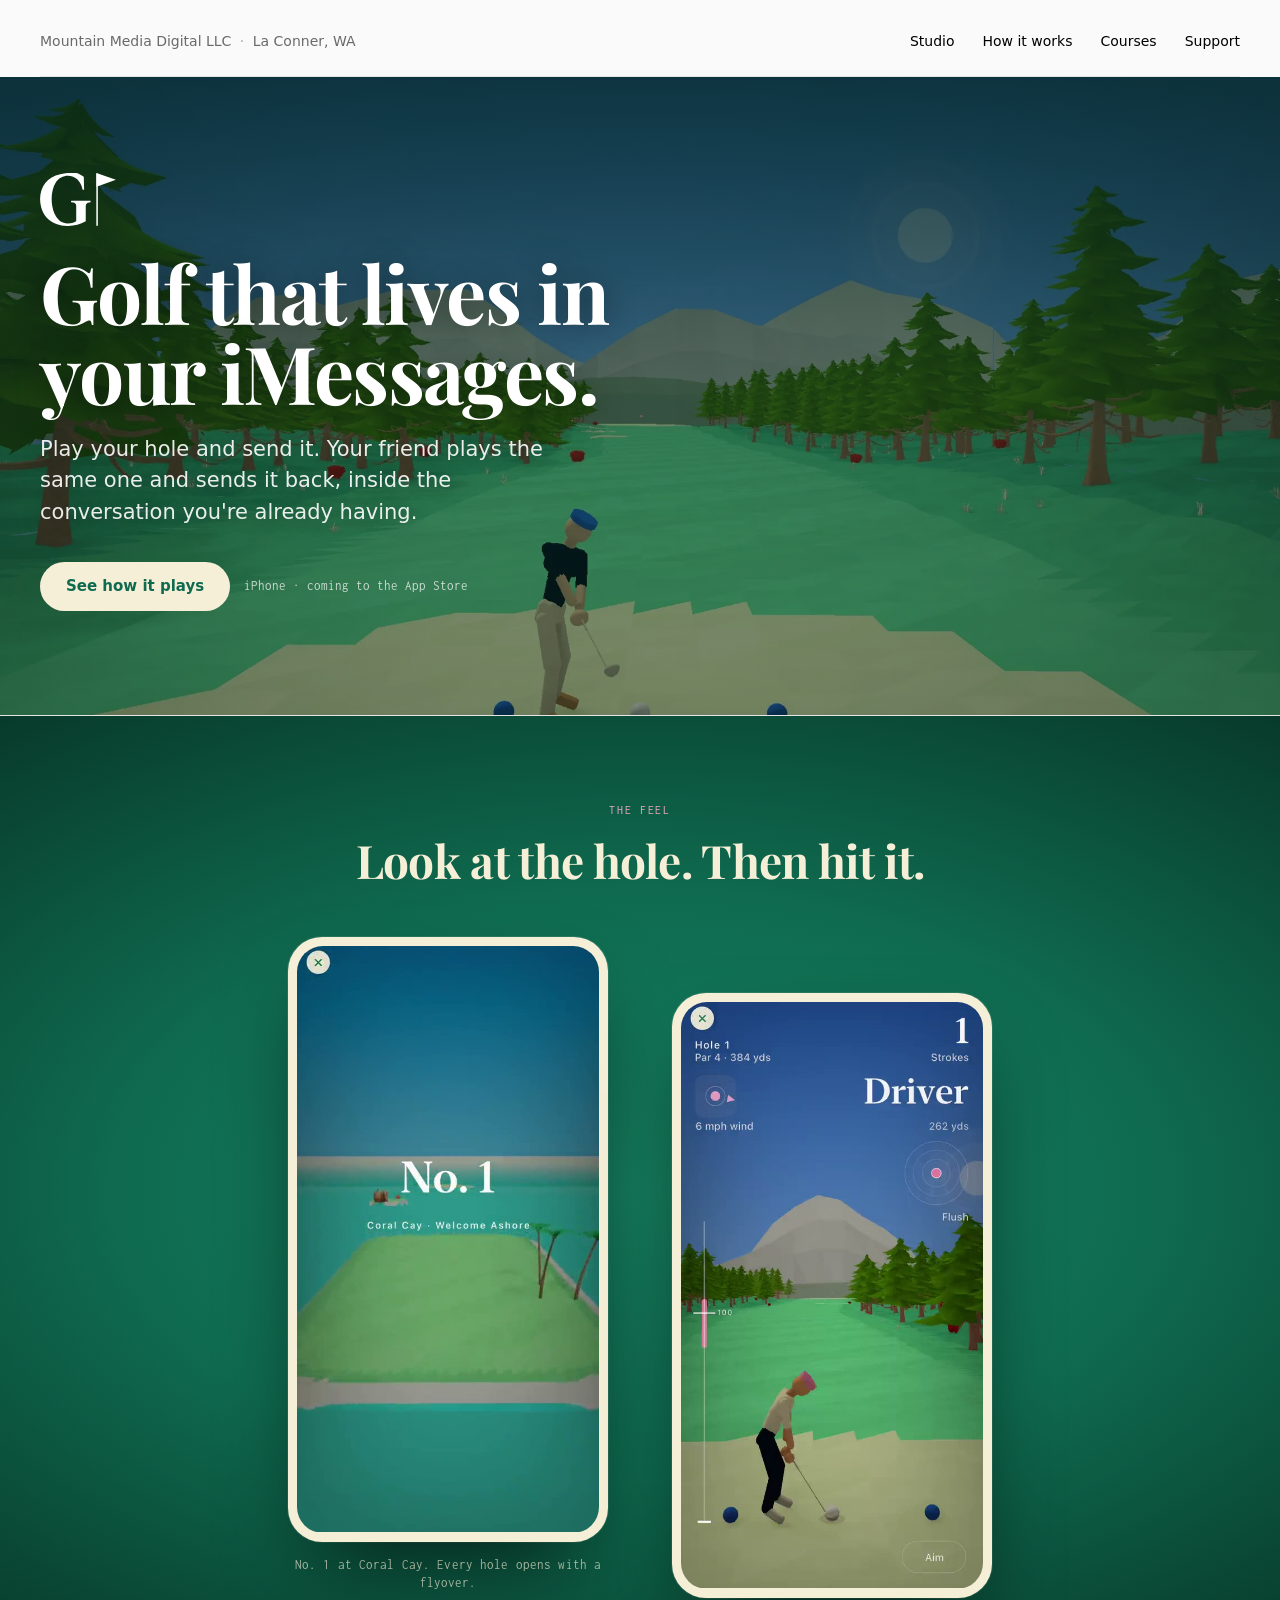
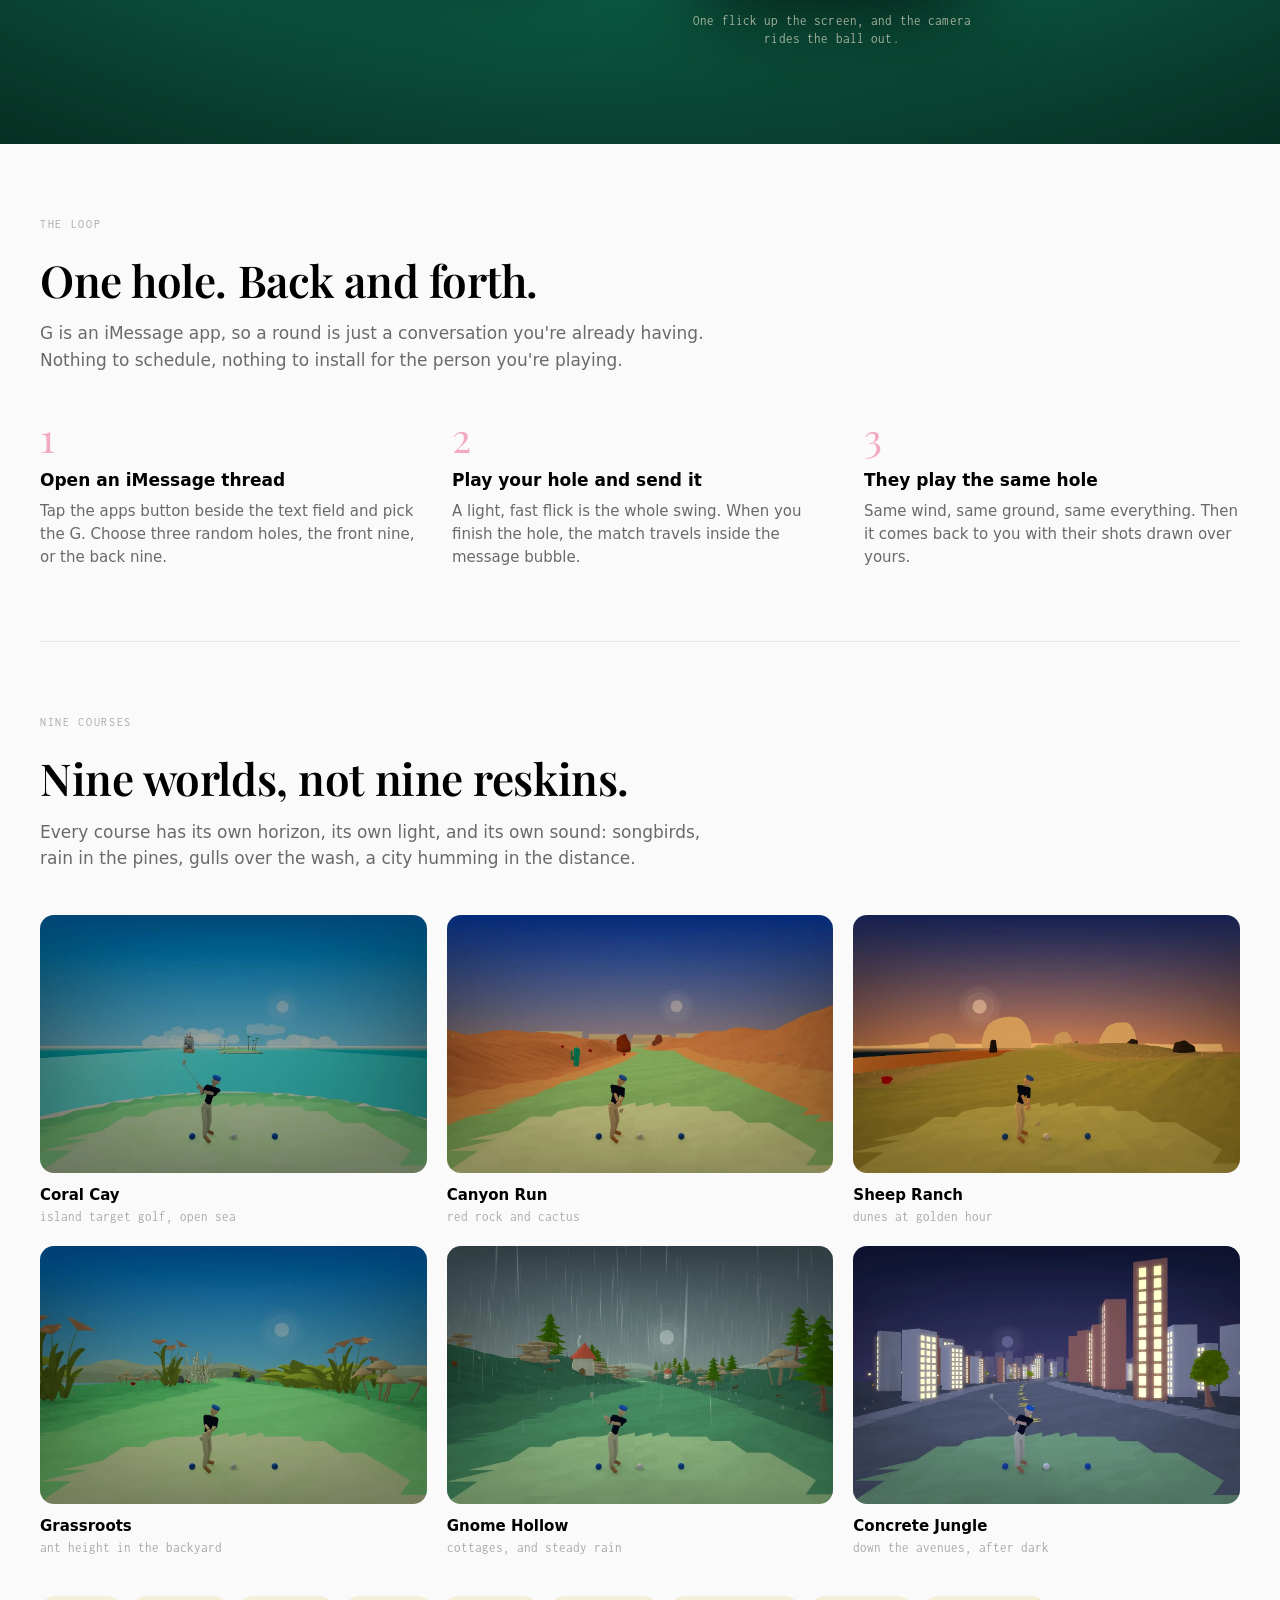
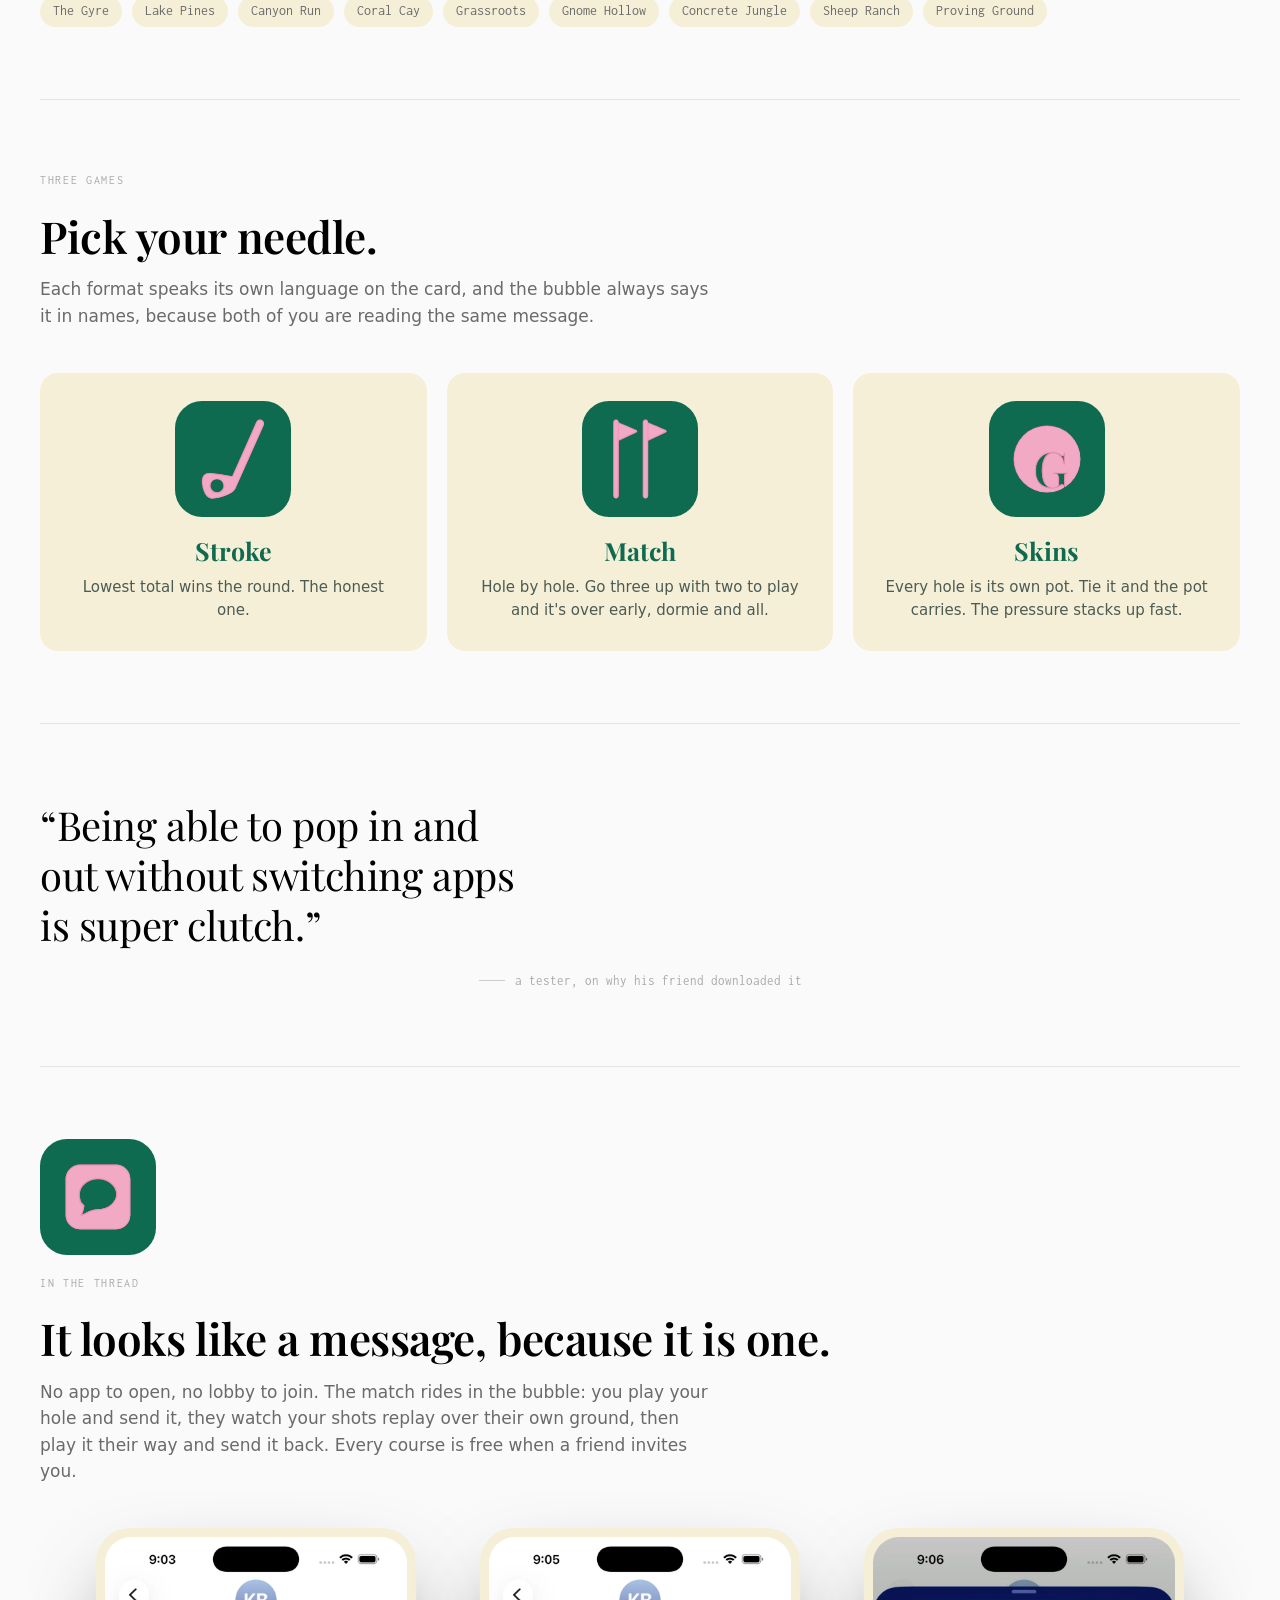
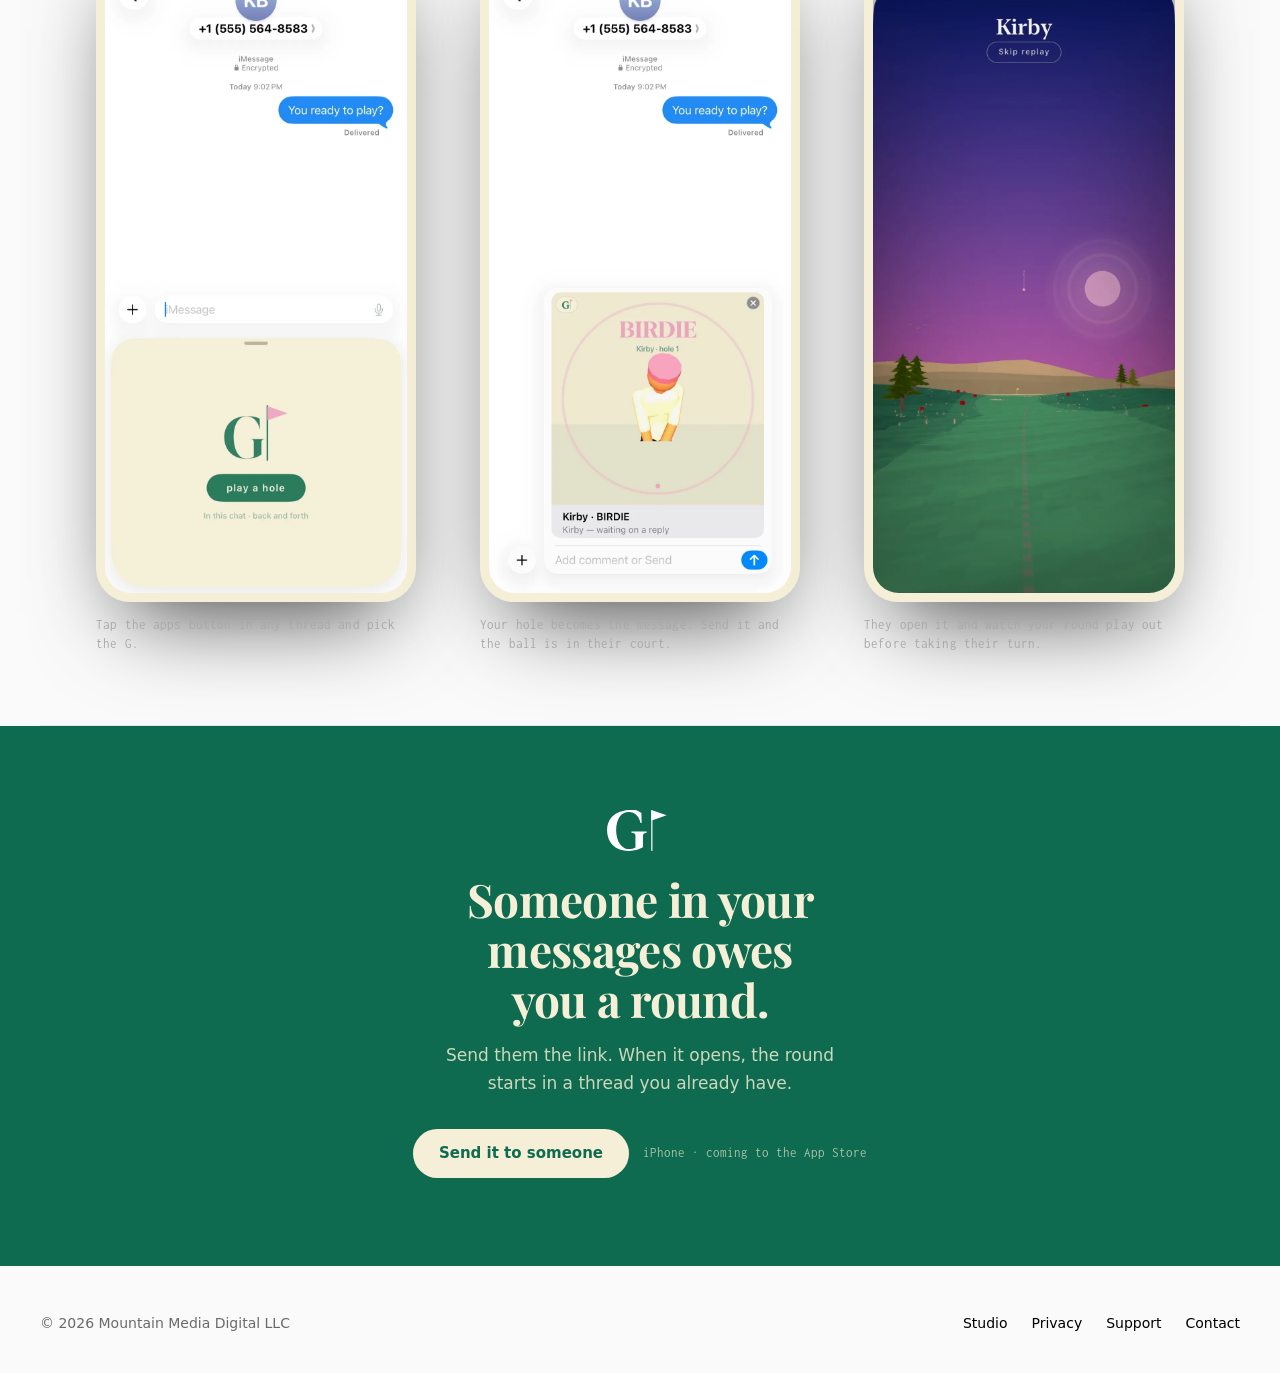
==== g/index.html @ fa458e31 "Bring the hero into the brand greens too" ====
<!DOCTYPE html>
<html lang="en">
<head>
<meta charset="UTF-8">
<meta name="viewport" content="width=device-width, initial-scale=1.0">
<link rel="preconnect" href="https://fonts.googleapis.com">
<link rel="preconnect" href="https://fonts.gstatic.com" crossorigin>
<link href="https://fonts.googleapis.com/css2?family=Inconsolata:wght@400;700&family=Playfair+Display:wght@600;700&display=swap" rel="stylesheet">
<title>G · Golf duels in iMessage</title>
<meta name="description" content="G is asynchronous golf for iMessage. Play your hole, send it, and your friend plays the same one. Nine courses, three formats, no schedules.">

<meta property="og:type" content="website">
<meta property="og:title" content="G · Golf duels in iMessage">
<meta property="og:description" content="Play your hole, send it, and it rides along in the bubble. Nine courses, three formats, endless needle.">
<meta property="og:url" content="https://mountainmediadigital.com/g/">
<meta property="og:site_name" content="Mountain Media Digital">
<meta property="og:image" content="https://mountainmediadigital.com/g/og-card.jpg">
<meta property="og:image:width" content="1200">
<meta property="og:image:height" content="630">
<meta property="og:image:alt" content="A golfer on the tee at Coral Cay, mountains behind, with the G mark.">

<meta name="twitter:card" content="summary_large_image">
<meta name="twitter:title" content="G · Golf duels in iMessage">
<meta name="twitter:description" content="Play your hole, send it, and it rides along in the bubble. Nine courses, three formats, endless needle.">
<meta name="twitter:image" content="https://mountainmediadigital.com/g/og-card.jpg">

<link rel="canonical" href="https://mountainmediadigital.com/g/">
<link rel="icon" href="/g/favicon-32.png" sizes="32x32">
<link rel="icon" href="/g/icon-192.png" sizes="192x192">
<link rel="apple-touch-icon" href="/g/apple-touch-icon.png">
<meta name="theme-color" content="#0f6b4f">


<style>
  :root {
    --bg:      #fafafa;
    --fg:      #000000;
    --fg-dim:  #6a6a6a;
    --fg-mute: #a8a8a8;
    --rule:    #e5e5e5;

    /* G's own colors: cream, clubhouse green, pennant pink. */
    --cream:   #f6efd8;
    --green:   #0f6b4f;
    --green-d: #0b4f3b;
    --pink:    #f2a9c4;

    /* Playfair and Inconsolata are the site's own voices. The sans rides
       the system stack: the game's SF Pro on Apple, and Inter was an SF
       lookalike anyway, so this matches without downloading a thing. */
    --sans:    system-ui, -apple-system, 'Segoe UI', Roboto, 'Helvetica Neue', Helvetica, Arial, sans-serif;
    --mono:    'Inconsolata', ui-monospace, 'SF Mono', Menlo, Consolas, monospace;
    --serif:   'Playfair Display', Georgia, 'Times New Roman', serif;
  }

  *, *::before, *::after { box-sizing: border-box; margin: 0; padding: 0; }
  html { scroll-behavior: smooth; }
  body {
    background: var(--bg);
    color: var(--fg);
    font-family: var(--sans);
    line-height: 1.4;
    -webkit-font-smoothing: antialiased;
    text-rendering: optimizeLegibility;
  }
  a { color: var(--fg); text-decoration: none; }
  a:hover { color: var(--fg-dim); }
  ::selection { background: var(--green); color: var(--cream); }
  img, video { max-width: 100%; display: block; }

  .page { padding: 32px 40px; }
  @media (max-width: 600px) { .page { padding: 20px; } }

  /* TOP STRIP: matches the studio site */
  .top {
    display: flex;
    justify-content: space-between;
    align-items: baseline;
    padding-bottom: 24px;
    border-bottom: 1px solid var(--rule);
    font-size: 14px;
    color: var(--fg-dim);
  }
  .top .meta span { color: var(--fg-mute); padding: 0 4px; }
  .top nav { display: flex; gap: 28px; }
  .top nav a { color: var(--fg); }
  @media (max-width: 600px) {
    .top { flex-direction: column; gap: 12px; align-items: flex-start; font-size: 13px; }
    .top nav { gap: 18px; }
  }

  /* HERO: the course itself, with the type standing in its sky. */
  .hero {
    position: relative; isolation: isolate;
    margin: 0 -40px; padding: 96px 40px 104px;
    border-bottom: 1px solid var(--rule);
    background-color: var(--green);   /* only shows if the art fails */
    background-position: center 45%;
    background-size: cover;
    background-repeat: no-repeat;
    /* Flat-shaded art compresses hard: the WebP is a quarter of the
       JPEG's weight. The plain url() stays first as the fallback for
       anything that cannot parse image-set; only the winning
       declaration is ever fetched. */
    background-image: url('hero-lakepines.jpg');
    background-image: image-set(url('hero-sm.webp') type('image/webp'),
                                url('hero-sm.jpg') type('image/jpeg'));
    color: #fff;
  }
  @media (min-width: 701px) {
    .hero {
      background-image: url('hero-lakepines.jpg');
      background-image: image-set(url('hero-lakepines.webp') type('image/webp'),
                                  url('hero-lakepines.jpg') type('image/jpeg'));
    }
  }
  @media (max-width: 600px) { .hero { margin: 0 -20px; padding: 64px 20px 76px; } }
  .hero::after {
    content: ''; position: absolute; inset: 0; z-index: -1;
    /* The scrim is the page's own colour decision, so it is clubhouse
       green rather than the navy it used to be. It carries the dusk sky
       toward the brand and hands off to the green film band below. */
    background: linear-gradient(180deg,
      rgba(5,41,30,.72) 0%, rgba(6,51,37,.42) 48%, rgba(6,51,37,.30) 100%);
  }
  .mark { width: 84px; margin-bottom: 26px; filter: brightness(0) invert(1); }
  .hero h1 {
    font-family: var(--serif);
    font-weight: 700;
    font-size: clamp(40px, 6.6vw, 80px);
    line-height: 1.0;
    letter-spacing: -0.02em;
    max-width: 16ch;
    /* Let the browser even out the lines instead of stranding a word. */
    text-wrap: balance;
    text-shadow: 0 2px 30px rgba(0,0,0,.42);
  }
  .hero .sub {
    margin-top: 22px;
    font-size: clamp(17px, 2.1vw, 21px);
    line-height: 1.5;
    color: rgba(255,255,255,.9);
    /* The h1 carries a shadow; this sits lower, over pale fairway, and
       needs one more than the headline does. */
    text-shadow: 0 1px 18px rgba(4,26,18,.55);
    max-width: 40ch;
    font-weight: 300;
    text-wrap: pretty;
    text-shadow: 0 1px 20px rgba(0,0,0,.45);
  }
  .hero .cta { background: var(--cream); color: var(--green); }
  .hero .cta:hover { background: #fff; color: var(--green-d); }
  .hero .cta-note { color: rgba(255,255,255,.74); }
  .badges { margin-top: 34px; display: flex; gap: 14px; flex-wrap: wrap; align-items: center; }
  .cta {
    display: inline-flex; align-items: center; gap: 9px;
    background: var(--green); color: var(--cream);
    padding: 14px 26px; border-radius: 999px;
    font-size: 15px; font-weight: 600;
  }
  .cta:hover { background: var(--green-d); color: var(--cream); }
  .cta-note { font-family: var(--mono); font-size: 13px; color: var(--fg-mute); }

  /* FILM STRIP: phone-shaped media, shown at phone scale.
     A full-bleed band in the game's own night sky, so the two handsets
     read as a screening rather than two pictures on a page. */
  .film {
    margin: 0 -40px; padding: 86px 40px 96px;
    /* Clubhouse green, lifted at the top and deepened at the floor. The
       band was the game's sky blue, which is not a brand colour. */
    background:
      radial-gradient(96% 68% at 50% 46%, #16805f 0%, var(--green) 42%, #05291e 100%);
    color: #fff;
  }
  @media (max-width: 600px) { .film { margin: 0 -20px; padding: 58px 20px 64px; } }
  .film .eyebrow { color: var(--pink); text-align: center; }
  .film h2 {
    font-family: var(--serif); font-weight: 700;
    font-size: clamp(28px, 4.2vw, 46px); line-height: 1.1;
    letter-spacing: -0.015em; color: var(--cream);
    text-align: center; margin: 0 auto 52px; max-width: 20ch;
    text-wrap: balance;
  }
  @media (max-width: 600px) { .film h2 { margin-bottom: 34px; } }
  .film-grid {
    display: flex; flex-wrap: wrap; gap: 40px 64px;
    justify-content: center; align-items: flex-start;
  }
  .plate { width: 320px; max-width: 78vw; }
  /* Drop the second handset so the pair reads as a still from a reel,
     not a matched pair of thumbnails. */
  .film .plate:nth-child(2) { margin-top: 56px; }
  @media (max-width: 820px) { .film .plate:nth-child(2) { margin-top: 0; } }
  .screen {
    background: var(--cream);
    border-radius: 34px;
    padding: 9px;
    box-shadow: 0 40px 90px -30px rgba(0,0,0,.75),
                0 0 0 1px rgba(255,255,255,.10);
  }
  .screen video, .screen img { border-radius: 26px; width: 100%; }
  .cap {
    font-family: var(--mono); font-size: 12.5px; color: var(--fg-mute);
    margin-top: 14px; letter-spacing: 0.01em; line-height: 1.45;
  }
  .film .cap { color: rgba(246,239,216,.66); text-align: center; }

  /* SECTIONS */
  .sec { padding: 72px 0; border-bottom: 1px solid var(--rule); }
  .sec h2 {
    font-family: var(--serif); font-weight: 600;
    font-size: clamp(28px, 4vw, 44px); letter-spacing: -0.01em;
    margin-bottom: 10px;
  }
  .sec .lede {
    font-size: 17px; color: var(--fg-dim); max-width: 62ch;
    font-weight: 300; line-height: 1.55; margin-bottom: 44px;
  }
  .eyebrow {
    font-family: var(--mono); font-size: 12px; letter-spacing: 0.14em;
    text-transform: uppercase; color: var(--fg-mute); margin-bottom: 16px;
  }

  /* THREE STEPS */
  .steps { display: grid; grid-template-columns: repeat(3, 1fr); gap: 36px; }
  @media (max-width: 820px) { .steps { grid-template-columns: 1fr; gap: 28px; } }
  .step .n {
    font-family: var(--serif); font-size: 40px; color: var(--pink);
    line-height: 1; margin-bottom: 12px;
  }
  .step h3 { font-size: 17px; font-weight: 600; margin-bottom: 7px; }
  .step p { font-size: 15px; color: var(--fg-dim); font-weight: 300; line-height: 1.55; }

  /* COURSES */
  .courses { display: grid; grid-template-columns: repeat(3, 1fr); gap: 20px; }
  @media (max-width: 900px) { .courses { grid-template-columns: repeat(2, 1fr); } }
  @media (max-width: 560px) { .courses { grid-template-columns: 1fr; } }
  .course img { border-radius: 14px; background: var(--cream); aspect-ratio: 3/2; object-fit: cover; }
  .course .name { font-size: 15px; font-weight: 600; margin-top: 12px; }
  .course .where { font-family: var(--mono); font-size: 12.5px; color: var(--fg-mute); margin-top: 2px; }
  .roster {
    margin-top: 40px; display: flex; flex-wrap: wrap; gap: 8px 10px;
    font-family: var(--mono); font-size: 13.5px; color: var(--fg-dim);
  }
  .roster span { background: var(--cream); padding: 6px 13px; border-radius: 999px; }

  /* FORMATS */
  .formats { display: grid; grid-template-columns: repeat(3, 1fr); gap: 20px; }
  @media (max-width: 820px) { .formats { grid-template-columns: 1fr; } }
  .fmt { background: var(--cream); border-radius: 18px; padding: 28px 26px; }
  .fmt h3 { font-family: var(--serif); font-size: 25px; color: var(--green); margin-bottom: 8px; }
  .fmt p { font-size: 15px; color: #4c5b53; font-weight: 300; line-height: 1.55; }
  .screen video { cursor: pointer; }
  .screen video:focus-visible { outline: 3px solid var(--pink); outline-offset: 3px; }
  /* GLYPHS:START */
  /* ── Extruded glyphs ──────────────────────────────────────────────
     The app spins these in SceneKit: one bezier extruded along Z,
     pennant-pink faces, deeper walls, a slow turn about Y. The browser
     has no extrude, so each is a stack of copies stepped along Z inside
     a preserve-3d parent. Same silhouette, same colors, same period. */
  .gl-defs { position: absolute; width: 0; height: 0; overflow: hidden; }
  .gl {
    width: 116px; height: 116px; margin: 0 auto;
    display: grid; place-items: center;
    perspective: 754px;
    /* The app stands these on the clubhouse green, which is what makes
       the pink carry. Same plinth here. */
    background: var(--green); border-radius: 27px;
  }
  .gl-spin {
    position: relative; width: 116px; height: 116px;
    transform-style: preserve-3d;
    animation: gl-turn var(--turn, 9s) linear infinite;
  }
  .gl-spin > svg {
    position: absolute; inset: 0; width: 100%; height: 100%;
    transform: translateZ(var(--z));
    fill: #e08aab;                 /* BrandCoin.pennantDeep, the walls */
  }
  .gl-spin > svg.f { fill: var(--pink); }   /* pennant, the two faces */
  @keyframes gl-turn { to { transform: rotateY(360deg); } }

  /* A object spinning forever is a nuisance if motion is a problem.
     Hold it at a three-quarter angle, where the extrusion still reads. */
  @media (prefers-reduced-motion: reduce) {
    .gl-spin { animation: none; transform: rotateY(-24deg); }
  }
  .fmt { text-align: center; }
  .fmt .gl { margin-bottom: 16px; }
  /* The section's own mark. It leads the eyebrow, so it lines up with
     the text column rather than floating centered over left-set type. */
  .sec > .gl { margin: 0 0 20px; }
  /* GLYPHS:END */



  /* PULLQUOTE */
  .pull { padding: 76px 0; border-bottom: 1px solid var(--rule); }
  .pull p {
    font-family: var(--serif); font-size: clamp(24px, 3.6vw, 40px);
    line-height: 1.25; max-width: 20ch; letter-spacing: -0.01em;
  }
  .pull .who { font-family: var(--mono); font-size: 13px; color: var(--fg-mute); margin-top: 22px;
    display: flex; align-items: center; justify-content: center; gap: 10px; }
  /* A drawn rule instead of a dash character, so the attribution still
     reads as an attribution. */
  .pull .who::before { content: ''; width: 26px; height: 1px; background: currentColor; opacity: 0.55; }

  /* FOOT */
  /* THE CLOSE: a green band bookending the hero, and the only ask on
     the page. It hands you a half-written message, which is the same
     move the game makes. */
  .close {
    margin: 0 -40px; padding: 84px 40px 88px;
    background: var(--green); color: var(--cream);
    text-align: center;
  }
  @media (max-width: 600px) { .close { margin: 0 -20px; padding: 60px 20px 64px; } }
  .close .mark { width: 66px; margin: 0 auto 24px; }
  .close h2 {
    font-family: var(--serif); font-weight: 700;
    font-size: clamp(30px, 4.4vw, 46px); line-height: 1.08;
    letter-spacing: -0.015em; color: var(--cream);
    max-width: 18ch; margin: 0 auto; text-wrap: balance;
  }
  .close p {
    margin: 18px auto 0; max-width: 40ch;
    font-size: 17px; font-weight: 300; line-height: 1.6;
    color: rgba(246,239,216,.82); text-wrap: pretty;
  }
  .close .badges { margin-top: 32px; justify-content: center; }
  .close .cta { background: var(--cream); color: var(--green); border: 0; cursor: pointer;
                font-family: var(--sans); }
  .close .cta:hover { background: #fff; color: var(--green-d); }
  .close .cta-note { color: rgba(246,239,216,.66); }

  .foot {
    padding: 48px 0 8px; display: flex; justify-content: space-between;
    flex-wrap: wrap; gap: 18px; font-size: 14px; color: var(--fg-dim);
  }
  .foot nav { display: flex; gap: 24px; }
</style>

<script type="application/ld+json">
{
  "@context": "https://schema.org",
  "@type": "MobileApplication",
  "name": "G",
  "applicationCategory": "GameApplication",
  "applicationSubCategory": "Sports Game",
  "operatingSystem": "iOS",
  "url": "https://mountainmediadigital.com/g/",
  "image": "https://mountainmediadigital.com/g/og-card.jpg",
  "description": "Asynchronous head-to-head golf played inside an iMessage conversation. Play your hole, send it, and your friend plays the same hole and sends it back. Nine courses, three formats.",
  "featureList": [
    "Play inside an iMessage thread",
    "Nine courses",
    "Stroke, Match and Skins",
    "Ghost replay of your rival's shots"
  ],
  "offers": {
    "@type": "Offer",
    "price": "0",
    "priceCurrency": "USD",
    "description": "Free to play, with optional in-app purchases."
  },
  "publisher": {
    "@type": "Organization",
    "name": "Mountain Media Digital LLC",
    "url": "https://mountainmediadigital.com/",
    "address": {
      "@type": "PostalAddress",
      "addressLocality": "La Conner",
      "addressRegion": "WA",
      "addressCountry": "US"
    }
  }
}
</script>
</head>
<body>
<!-- GLYPHS:START -->
<svg class="gl-defs" aria-hidden="true" focusable="false"><defs>
    <path id="gl-bubble" fill-rule="evenodd" d="M-0.62 -1.1 H0.62 A0.48 0.48 0 0 1 1.1 -0.62 V0.62 A0.48 0.48 0 0 1 0.62 1.1 H-0.62 A0.48 0.48 0 0 1 -1.1 0.62 V-0.62 A0.48 0.48 0 0 1 -0.62 -1.1 Z M0.66 -0.10 C0.66 -0.40 0.36 -0.65 0 -0.65 C-0.36 -0.65 -0.66 -0.40 -0.66 -0.10 C-0.66 0.15 -0.60 0.22 -0.50 0.30 C-0.52 0.42 -0.54 0.55 -0.62 0.66 C-0.40 0.60 -0.28 0.45 0 0.45 C0.36 0.45 0.66 0.20 0.66 -0.10 Z"/>
    <mask id="gl-coin-mask" maskUnits="userSpaceOnUse"
          x="-2.02" y="-2.02" width="4.04" height="4.04">
      <circle cx="0" cy="0" r="1.15" fill="#fff"/>
      <text x="0" y="0" fill="#000" font-family="'Playfair Display',Georgia,serif"
            font-weight="600" font-size="1.72" text-anchor="middle"
            dominant-baseline="central">G</text>
    </mask>
    <g id="gl-coin"><circle cx="0" cy="0" r="1.15" mask="url(#gl-coin-mask)"/></g>
    <g id="gl-match" fill-rule="evenodd">
      <g transform="scale(0.002587) translate(-350.30 -521.80)">
        <path d="M55.2,1014.6c0,16.4-11.8,28.8-27.2,29-15.5.1-28-12.2-28-28.5V264.2S0,24.4,0,24.4C2.6,10,14.1-.2,28.2,0c12.9.2,26.9,10.5,26.9,25v252.6c.1,0,.1,737,.1,737Z"/>
        <path d="M302.7,152.9l-181.2,85.1-60.2,29.3V40.2s241.2,102.6,241.2,102.6c3.4,1.4,2.5,7.7.1,10.1Z"/>
        <path d="M451.1,1014.6c0,16.4-11.8,28.8-27.2,29-15.5.1-28-12.2-28-28.5V264.2s0-239.8,0-239.8C398.5,10,409.9-.2,424,0c12.9.2,26.9,10.5,26.9,25v252.6c.1,0,.1,737,.1,737Z"/>
        <path d="M698.5,152.9l-181.2,85.1-60.2,29.3V40.2s241.2,102.6,241.2,102.6c3.4,1.4,2.5,7.7.1,10.1Z"/>
      </g>
    </g>
    <g id="gl-stroke" fill-rule="evenodd">
      <g transform="scale(0.002930) translate(-360.65 -460.80)">
        <path d="M49.8,890.6c-37-47.6-57.9-140.8-46.8-199.2,5.9-30.8,30.1-53.1,61.5-55.9,16.1-1.5,31.8-.3,48.1,1.3l72.3,8,170.5,28.7,221.9-498.3,62.6-142.6c3.3-7.6,5.6-14.5,11.3-20.4,9.5-9.7,23-13.8,36.6-11.5,12.3,2.1,24,10,29.8,22.5,5.6,12.1,4.7,25-.8,37.3l-224.8,503.8-112.3,251.3c-9.7,21.6-47.5,44.4-70.2,55.5-54.9,26.9-113.9,44.2-174.9,50.1s-27.3.2-40.6-2.3c-17.9-3.3-33.1-14-44.1-28.2ZM255.8,777.6c0-47.2-38.2-85.4-85.3-85.4s-85.3,38.2-85.3,85.4,38.2,85.4,85.3,85.4,85.3-38.2,85.3-85.4Z"/>
      </g>
    </g>
</defs></svg>
<!-- GLYPHS:END -->
<div class="page">

  <div class="top">
    <div class="meta">Mountain Media Digital LLC <span>·</span> La Conner, WA</div>
    <nav>
      <a href="/">Studio</a>
      <a href="#how">How it works</a>
      <a href="#courses">Courses</a>
      <a href="/g-support.html">Support</a>
    </nav>
  </div>

  <!-- HERO -->
  <section class="hero">
    <img class="mark" src="g-mark.svg" alt="G">
    <h1>Golf that lives in your iMessages.</h1>
    <p class="sub">
      Play your hole and send it. Your friend plays the same one and sends it
      back, inside the conversation you're already having.
    </p>
    <div class="badges">
      <a class="cta" href="#how">See how it plays</a>
      <span class="cta-note">iPhone · coming to the App Store</span>
    </div>
  </section>

  <!-- FILM -->
  <section class="film" id="film">
    <div class="eyebrow">The feel</div>
    <h2>Look at the hole. Then hit it.</h2>
    <div class="film-grid">
      <div class="plate">
        <div class="screen">
          <video data-src="flyover.mp4" poster="p-flyover.jpg" muted loop playsinline
                 preload="metadata" tabindex="0" role="button"
                 aria-label="Gameplay clip. Activate to play or pause."></video>
        </div>
        <p class="cap">No. 1 at Coral Cay. Every hole opens with a flyover.</p>
      </div>
      <div class="plate">
        <div class="screen">
          <video data-src="drive.mp4" poster="p-drive.jpg" muted loop playsinline
                 preload="metadata" tabindex="0" role="button"
                 aria-label="Gameplay clip. Activate to play or pause."></video>
        </div>
        <p class="cap">One flick up the screen, and the camera rides the ball out.</p>
      </div>
    </div>
  </section>

  <!-- HOW -->
  <section class="sec" id="how">
    <div class="eyebrow">The loop</div>
    <h2>One hole. Back and forth.</h2>
    <p class="lede">
      G is an iMessage app, so a round is just a conversation you're already having.
      Nothing to schedule, nothing to install for the person you're playing.
    </p>
    <div class="steps">
      <div class="step">
        <div class="n">1</div>
        <h3>Open an iMessage thread</h3>
        <p>Tap the apps button beside the text field and pick the G. Choose three random holes, the front nine, or the back nine.</p>
      </div>
      <div class="step">
        <div class="n">2</div>
        <h3>Play your hole and send it</h3>
        <p>A light, fast flick is the whole swing. When you finish the hole, the match travels inside the message bubble.</p>
      </div>
      <div class="step">
        <div class="n">3</div>
        <h3>They play the same hole</h3>
        <p>Same wind, same ground, same everything. Then it comes back to you with their shots drawn over yours.</p>
      </div>
    </div>
  </section>

  <!-- COURSES -->
  <section class="sec" id="courses">
    <div class="eyebrow">Nine courses</div>
    <h2>Nine worlds, not nine reskins.</h2>
    <p class="lede">
      Every course has its own horizon, its own light, and its own sound: songbirds,
      rain in the pines, gulls over the wash, a city humming in the distance.
    </p>
    <div class="courses">
      <div class="course">
        <picture>
          <source type="image/webp" srcset="w-coralcay.webp">
          <img src="w-coralcay.jpg" alt="Coral Cay" loading="lazy">
        </picture>
        <div class="name">Coral Cay</div>
        <div class="where">island target golf, open sea</div>
      </div>
      <div class="course">
        <picture>
          <source type="image/webp" srcset="w-canyonrun.webp">
          <img src="w-canyonrun.jpg" alt="Canyon Run" loading="lazy">
        </picture>
        <div class="name">Canyon Run</div>
        <div class="where">red rock and cactus</div>
      </div>
      <div class="course">
        <picture>
          <source type="image/webp" srcset="w-sheepranch.webp">
          <img src="w-sheepranch.jpg" alt="Sheep Ranch" loading="lazy">
        </picture>
        <div class="name">Sheep Ranch</div>
        <div class="where">dunes at golden hour</div>
      </div>
      <div class="course">
        <picture>
          <source type="image/webp" srcset="w-grassroots.webp">
          <img src="w-grassroots.jpg" alt="Grassroots" loading="lazy">
        </picture>
        <div class="name">Grassroots</div>
        <div class="where">ant height in the backyard</div>
      </div>
      <div class="course">
        <picture>
          <source type="image/webp" srcset="w-gnomehollow.webp">
          <img src="w-gnomehollow.jpg" alt="Gnome Hollow" loading="lazy">
        </picture>
        <div class="name">Gnome Hollow</div>
        <div class="where">cottages, and steady rain</div>
      </div>
      <div class="course">
        <picture>
          <source type="image/webp" srcset="w-concretejungle.webp">
          <img src="w-concretejungle.jpg" alt="Concrete Jungle" loading="lazy">
        </picture>
        <div class="name">Concrete Jungle</div>
        <div class="where">down the avenues, after dark</div>
      </div>
    </div>
    <div class="roster">
      <span>The Gyre</span><span>Lake Pines</span><span>Canyon Run</span>
      <span>Coral Cay</span><span>Grassroots</span><span>Gnome Hollow</span>
      <span>Concrete Jungle</span><span>Sheep Ranch</span><span>Proving Ground</span>
    </div>
  </section>

  <!-- FORMATS -->
  <section class="sec">
    <div class="eyebrow">Three games</div>
    <h2>Pick your needle.</h2>
    <p class="lede">
      Each format speaks its own language on the card, and the bubble always says it in
      names, because both of you are reading the same message.
    </p>
    <div class="formats">
      <div class="fmt">
        <!-- GLYPHS:START -->
        <div class="gl gl-stroke" style="--turn:9s" aria-hidden="true">
          <div class="gl-spin">
          <svg class="f" viewBox="-2.02 -2.02 4.04 4.04" style="--z:-4.31px" aria-hidden="true"><use href="#gl-stroke"/></svg>
          <svg viewBox="-2.02 -2.02 4.04 4.04" style="--z:-3.69px" aria-hidden="true"><use href="#gl-stroke"/></svg>
          <svg viewBox="-2.02 -2.02 4.04 4.04" style="--z:-3.08px" aria-hidden="true"><use href="#gl-stroke"/></svg>
          <svg viewBox="-2.02 -2.02 4.04 4.04" style="--z:-2.46px" aria-hidden="true"><use href="#gl-stroke"/></svg>
          <svg viewBox="-2.02 -2.02 4.04 4.04" style="--z:-1.85px" aria-hidden="true"><use href="#gl-stroke"/></svg>
          <svg viewBox="-2.02 -2.02 4.04 4.04" style="--z:-1.23px" aria-hidden="true"><use href="#gl-stroke"/></svg>
          <svg viewBox="-2.02 -2.02 4.04 4.04" style="--z:-0.62px" aria-hidden="true"><use href="#gl-stroke"/></svg>
          <svg viewBox="-2.02 -2.02 4.04 4.04" style="--z:0.00px" aria-hidden="true"><use href="#gl-stroke"/></svg>
          <svg viewBox="-2.02 -2.02 4.04 4.04" style="--z:0.62px" aria-hidden="true"><use href="#gl-stroke"/></svg>
          <svg viewBox="-2.02 -2.02 4.04 4.04" style="--z:1.23px" aria-hidden="true"><use href="#gl-stroke"/></svg>
          <svg viewBox="-2.02 -2.02 4.04 4.04" style="--z:1.85px" aria-hidden="true"><use href="#gl-stroke"/></svg>
          <svg viewBox="-2.02 -2.02 4.04 4.04" style="--z:2.46px" aria-hidden="true"><use href="#gl-stroke"/></svg>
          <svg viewBox="-2.02 -2.02 4.04 4.04" style="--z:3.08px" aria-hidden="true"><use href="#gl-stroke"/></svg>
          <svg viewBox="-2.02 -2.02 4.04 4.04" style="--z:3.69px" aria-hidden="true"><use href="#gl-stroke"/></svg>
          <svg class="f" viewBox="-2.02 -2.02 4.04 4.04" style="--z:4.31px" aria-hidden="true"><use href="#gl-stroke"/></svg>
          </div>
        </div>
        <!-- GLYPHS:END -->
        <h3>Stroke</h3>
        <p>Lowest total wins the round. The honest one.</p>
      </div>
      <div class="fmt">
        <!-- GLYPHS:START -->
        <div class="gl gl-match" style="--turn:9s" aria-hidden="true">
          <div class="gl-spin">
          <svg class="f" viewBox="-2.02 -2.02 4.04 4.04" style="--z:-4.31px" aria-hidden="true"><use href="#gl-match"/></svg>
          <svg viewBox="-2.02 -2.02 4.04 4.04" style="--z:-3.69px" aria-hidden="true"><use href="#gl-match"/></svg>
          <svg viewBox="-2.02 -2.02 4.04 4.04" style="--z:-3.08px" aria-hidden="true"><use href="#gl-match"/></svg>
          <svg viewBox="-2.02 -2.02 4.04 4.04" style="--z:-2.46px" aria-hidden="true"><use href="#gl-match"/></svg>
          <svg viewBox="-2.02 -2.02 4.04 4.04" style="--z:-1.85px" aria-hidden="true"><use href="#gl-match"/></svg>
          <svg viewBox="-2.02 -2.02 4.04 4.04" style="--z:-1.23px" aria-hidden="true"><use href="#gl-match"/></svg>
          <svg viewBox="-2.02 -2.02 4.04 4.04" style="--z:-0.62px" aria-hidden="true"><use href="#gl-match"/></svg>
          <svg viewBox="-2.02 -2.02 4.04 4.04" style="--z:0.00px" aria-hidden="true"><use href="#gl-match"/></svg>
          <svg viewBox="-2.02 -2.02 4.04 4.04" style="--z:0.62px" aria-hidden="true"><use href="#gl-match"/></svg>
          <svg viewBox="-2.02 -2.02 4.04 4.04" style="--z:1.23px" aria-hidden="true"><use href="#gl-match"/></svg>
          <svg viewBox="-2.02 -2.02 4.04 4.04" style="--z:1.85px" aria-hidden="true"><use href="#gl-match"/></svg>
          <svg viewBox="-2.02 -2.02 4.04 4.04" style="--z:2.46px" aria-hidden="true"><use href="#gl-match"/></svg>
          <svg viewBox="-2.02 -2.02 4.04 4.04" style="--z:3.08px" aria-hidden="true"><use href="#gl-match"/></svg>
          <svg viewBox="-2.02 -2.02 4.04 4.04" style="--z:3.69px" aria-hidden="true"><use href="#gl-match"/></svg>
          <svg class="f" viewBox="-2.02 -2.02 4.04 4.04" style="--z:4.31px" aria-hidden="true"><use href="#gl-match"/></svg>
          </div>
        </div>
        <!-- GLYPHS:END -->
        <h3>Match</h3>
        <p>Hole by hole. Go three up with two to play and it's over early, dormie and all.</p>
      </div>
      <div class="fmt">
        <!-- GLYPHS:START -->
        <div class="gl gl-coin" style="--turn:8.4s" aria-hidden="true">
          <div class="gl-spin">
          <svg class="f" viewBox="-2.02 -2.02 4.04 4.04" style="--z:-3.16px" aria-hidden="true"><use href="#gl-coin"/></svg>
          <svg viewBox="-2.02 -2.02 4.04 4.04" style="--z:-2.58px" aria-hidden="true"><use href="#gl-coin"/></svg>
          <svg viewBox="-2.02 -2.02 4.04 4.04" style="--z:-2.01px" aria-hidden="true"><use href="#gl-coin"/></svg>
          <svg viewBox="-2.02 -2.02 4.04 4.04" style="--z:-1.44px" aria-hidden="true"><use href="#gl-coin"/></svg>
          <svg viewBox="-2.02 -2.02 4.04 4.04" style="--z:-0.86px" aria-hidden="true"><use href="#gl-coin"/></svg>
          <svg viewBox="-2.02 -2.02 4.04 4.04" style="--z:-0.29px" aria-hidden="true"><use href="#gl-coin"/></svg>
          <svg viewBox="-2.02 -2.02 4.04 4.04" style="--z:0.29px" aria-hidden="true"><use href="#gl-coin"/></svg>
          <svg viewBox="-2.02 -2.02 4.04 4.04" style="--z:0.86px" aria-hidden="true"><use href="#gl-coin"/></svg>
          <svg viewBox="-2.02 -2.02 4.04 4.04" style="--z:1.44px" aria-hidden="true"><use href="#gl-coin"/></svg>
          <svg viewBox="-2.02 -2.02 4.04 4.04" style="--z:2.01px" aria-hidden="true"><use href="#gl-coin"/></svg>
          <svg viewBox="-2.02 -2.02 4.04 4.04" style="--z:2.58px" aria-hidden="true"><use href="#gl-coin"/></svg>
          <svg class="f" viewBox="-2.02 -2.02 4.04 4.04" style="--z:3.16px" aria-hidden="true"><use href="#gl-coin"/></svg>
          </div>
        </div>
        <!-- GLYPHS:END -->
        <h3>Skins</h3>
        <p>Every hole is its own pot. Tie it and the pot carries. The pressure stacks up fast.</p>
      </div>
    </div>
  </section>

  <!-- PULL -->
  <section class="pull">
    <p>“Being able to pop in and out without switching apps is super clutch.”</p>
    <div class="who">a tester, on why his friend downloaded it</div>
  </section>

  <!-- IN THE THREAD -->
  <section class="sec">
    <!-- GLYPHS:START -->
    <div class="gl gl-bubble" style="--turn:9s" aria-hidden="true">
      <div class="gl-spin">
      <svg class="f" viewBox="-2.02 -2.02 4.04 4.04" style="--z:-6.46px" aria-hidden="true"><use href="#gl-bubble"/></svg>
      <svg viewBox="-2.02 -2.02 4.04 4.04" style="--z:-5.87px" aria-hidden="true"><use href="#gl-bubble"/></svg>
      <svg viewBox="-2.02 -2.02 4.04 4.04" style="--z:-5.29px" aria-hidden="true"><use href="#gl-bubble"/></svg>
      <svg viewBox="-2.02 -2.02 4.04 4.04" style="--z:-4.70px" aria-hidden="true"><use href="#gl-bubble"/></svg>
      <svg viewBox="-2.02 -2.02 4.04 4.04" style="--z:-4.11px" aria-hidden="true"><use href="#gl-bubble"/></svg>
      <svg viewBox="-2.02 -2.02 4.04 4.04" style="--z:-3.52px" aria-hidden="true"><use href="#gl-bubble"/></svg>
      <svg viewBox="-2.02 -2.02 4.04 4.04" style="--z:-2.94px" aria-hidden="true"><use href="#gl-bubble"/></svg>
      <svg viewBox="-2.02 -2.02 4.04 4.04" style="--z:-2.35px" aria-hidden="true"><use href="#gl-bubble"/></svg>
      <svg viewBox="-2.02 -2.02 4.04 4.04" style="--z:-1.76px" aria-hidden="true"><use href="#gl-bubble"/></svg>
      <svg viewBox="-2.02 -2.02 4.04 4.04" style="--z:-1.17px" aria-hidden="true"><use href="#gl-bubble"/></svg>
      <svg viewBox="-2.02 -2.02 4.04 4.04" style="--z:-0.59px" aria-hidden="true"><use href="#gl-bubble"/></svg>
      <svg viewBox="-2.02 -2.02 4.04 4.04" style="--z:0.00px" aria-hidden="true"><use href="#gl-bubble"/></svg>
      <svg viewBox="-2.02 -2.02 4.04 4.04" style="--z:0.59px" aria-hidden="true"><use href="#gl-bubble"/></svg>
      <svg viewBox="-2.02 -2.02 4.04 4.04" style="--z:1.17px" aria-hidden="true"><use href="#gl-bubble"/></svg>
      <svg viewBox="-2.02 -2.02 4.04 4.04" style="--z:1.76px" aria-hidden="true"><use href="#gl-bubble"/></svg>
      <svg viewBox="-2.02 -2.02 4.04 4.04" style="--z:2.35px" aria-hidden="true"><use href="#gl-bubble"/></svg>
      <svg viewBox="-2.02 -2.02 4.04 4.04" style="--z:2.94px" aria-hidden="true"><use href="#gl-bubble"/></svg>
      <svg viewBox="-2.02 -2.02 4.04 4.04" style="--z:3.52px" aria-hidden="true"><use href="#gl-bubble"/></svg>
      <svg viewBox="-2.02 -2.02 4.04 4.04" style="--z:4.11px" aria-hidden="true"><use href="#gl-bubble"/></svg>
      <svg viewBox="-2.02 -2.02 4.04 4.04" style="--z:4.70px" aria-hidden="true"><use href="#gl-bubble"/></svg>
      <svg viewBox="-2.02 -2.02 4.04 4.04" style="--z:5.29px" aria-hidden="true"><use href="#gl-bubble"/></svg>
      <svg viewBox="-2.02 -2.02 4.04 4.04" style="--z:5.87px" aria-hidden="true"><use href="#gl-bubble"/></svg>
      <svg class="f" viewBox="-2.02 -2.02 4.04 4.04" style="--z:6.46px" aria-hidden="true"><use href="#gl-bubble"/></svg>
      </div>
    </div>
    <!-- GLYPHS:END -->
    <div class="eyebrow">In the thread</div>
    <h2>It looks like a message, because it is one.</h2>
    <p class="lede">
      No app to open, no lobby to join. The match rides in the bubble: you play
      your hole and send it, they watch your shots replay over their own ground,
      then play it their way and send it back. Every course is free when a friend
      invites you.
    </p>
    <div class="film-grid">
      <div class="plate">
        <div class="screen"><picture>
  <source type="image/webp" srcset="t-invite.webp">
  <img src="t-invite.jpg" alt="The G app open in an iMessage conversation" loading="lazy">
</picture></div>
        <p class="cap">Tap the apps button in any thread and pick the G.</p>
      </div>
      <div class="plate">
        <div class="screen"><picture>
  <source type="image/webp" srcset="t-bubble.webp">
  <img src="t-bubble.jpg" alt="A finished hole waiting to send in the message field" loading="lazy">
</picture></div>
        <p class="cap">Your hole becomes the message. Send it and the ball is in their court.</p>
      </div>
      <div class="plate">
        <div class="screen"><picture>
  <source type="image/webp" srcset="t-replay.webp">
  <img src="t-replay.jpg" alt="A ghost replay of the opponent's round" loading="lazy">
</picture></div>
        <p class="cap">They open it and watch your round play out before taking their turn.</p>
      </div>
    </div>
  </section>

  <!-- THE CLOSE -->
  <section class="close">
    <img class="mark" src="g-mark.svg" alt="G">
    <h2>Someone in your messages owes you a round.</h2>
    <p>
      Send them the link. When it opens, the round starts in a thread
      you already have.
    </p>
    <div class="badges">
      <a class="cta" id="share" href="sms:&amp;body=Golf%20you%20play%20inside%20a%20text.%20https%3A%2F%2Fmountainmediadigital.com%2Fg%2F">Send it to someone</a>
      <span class="cta-note">iPhone · coming to the App Store</span>
    </div>
  </section>

  <div class="foot">
    <div>© 2026 Mountain Media Digital LLC</div>
    <nav>
      <a href="/">Studio</a>
      <a href="/g-privacy.html">Privacy</a>
      <a href="/g-support.html">Support</a>
      <a href="mailto:hello@mountainmediadigital.com">Contact</a>
    </nav>
  </div>

</div>


<script>
(function () {
  var quiet = window.matchMedia('(prefers-reduced-motion: reduce)');
  var clips = Array.prototype.slice.call(document.querySelectorAll('.screen video'));
  if (!clips.length) { return; }

  function onScreen(v) {
    var r = v.getBoundingClientRect();
    if (!r.height) { return false; }
    var top = Math.max(r.top, 0);
    var bot = Math.min(r.bottom, window.innerHeight || 0);
    return (bot - top) / r.height > 0.25;
  }

  // A clip is a few hundred KB, so its src is withheld until it is
  // actually on screen, and it pauses again once it scrolls away.
  // Plain rect maths rather than IntersectionObserver: fewer moving
  // parts, and it behaves the same everywhere.
  function settle() {
    clips.forEach(function (v) {
      var here = onScreen(v);
      if (here && !v.src && v.dataset.src) { v.src = v.dataset.src; }
      if (here && !quiet.matches) {
        if (v.paused) { var p = v.play(); if (p && p.catch) { p.catch(function () {}); } }
      } else if (!v.paused) {
        v.pause();
      }
    });
  }

  // settle() is two getBoundingClientRect calls, cheap enough to run
  // straight off the scroll. No rAF or IntersectionObserver gate: if
  // either is throttled (a backgrounded tab, say) the clips would never
  // load at all, and the clips are the point of the page.
  addEventListener('scroll', settle, { passive: true });
  addEventListener('resize', settle);
  addEventListener('load', settle);
  if (quiet.addEventListener) { quiet.addEventListener('change', settle); }
  settle();

  // The close hands you a half-written message. The href is an sms:
  // link so it works with no script at all on an iPhone or a Mac; where
  // the share sheet exists (Android, desktop) prefer that, since sms:
  // is a dead end on those.
  var share = document.getElementById('share');
  if (share && navigator.share) {
    share.addEventListener('click', function (e) {
      e.preventDefault();
      navigator.share({
        title: 'G',
        text: 'Golf you play inside a text.',
        url: 'https://mountainmediadigital.com/g/'
      }).catch(function () {});
    });
  }

  // Two looping clips with no controls fail WCAG 2.2.2 on their own.
  clips.forEach(function (v) {
    function toggle(e) {
      e.preventDefault();
      if (!v.src && v.dataset.src) { v.src = v.dataset.src; }
      if (v.paused) { var p = v.play(); if (p && p.catch) { p.catch(function () {}); } }
      else { v.pause(); }
    }
    v.addEventListener('click', toggle);
    v.addEventListener('keydown', function (e) {
      if (e.key === ' ' || e.key === 'Enter' || e.key === 'Spacebar') { toggle(e); }
    });
  });
})();
</script>

</body>
</html>
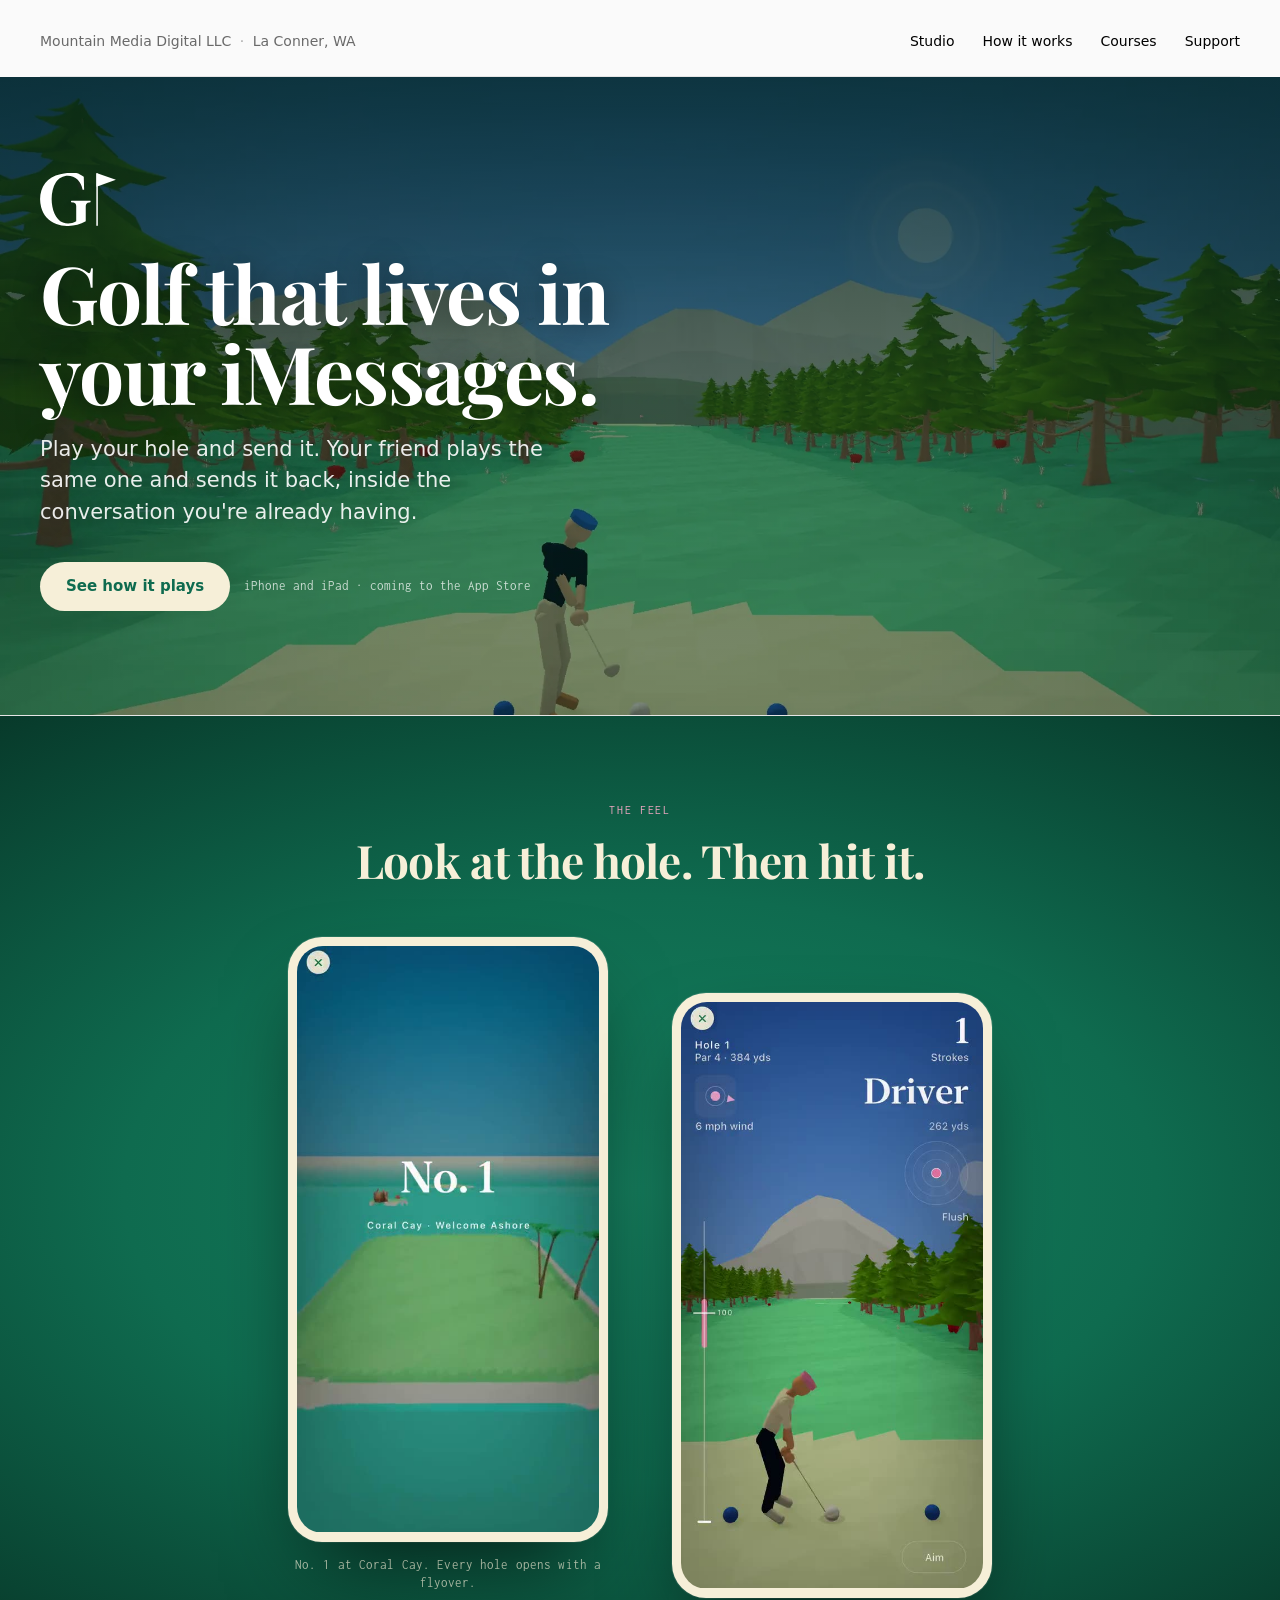
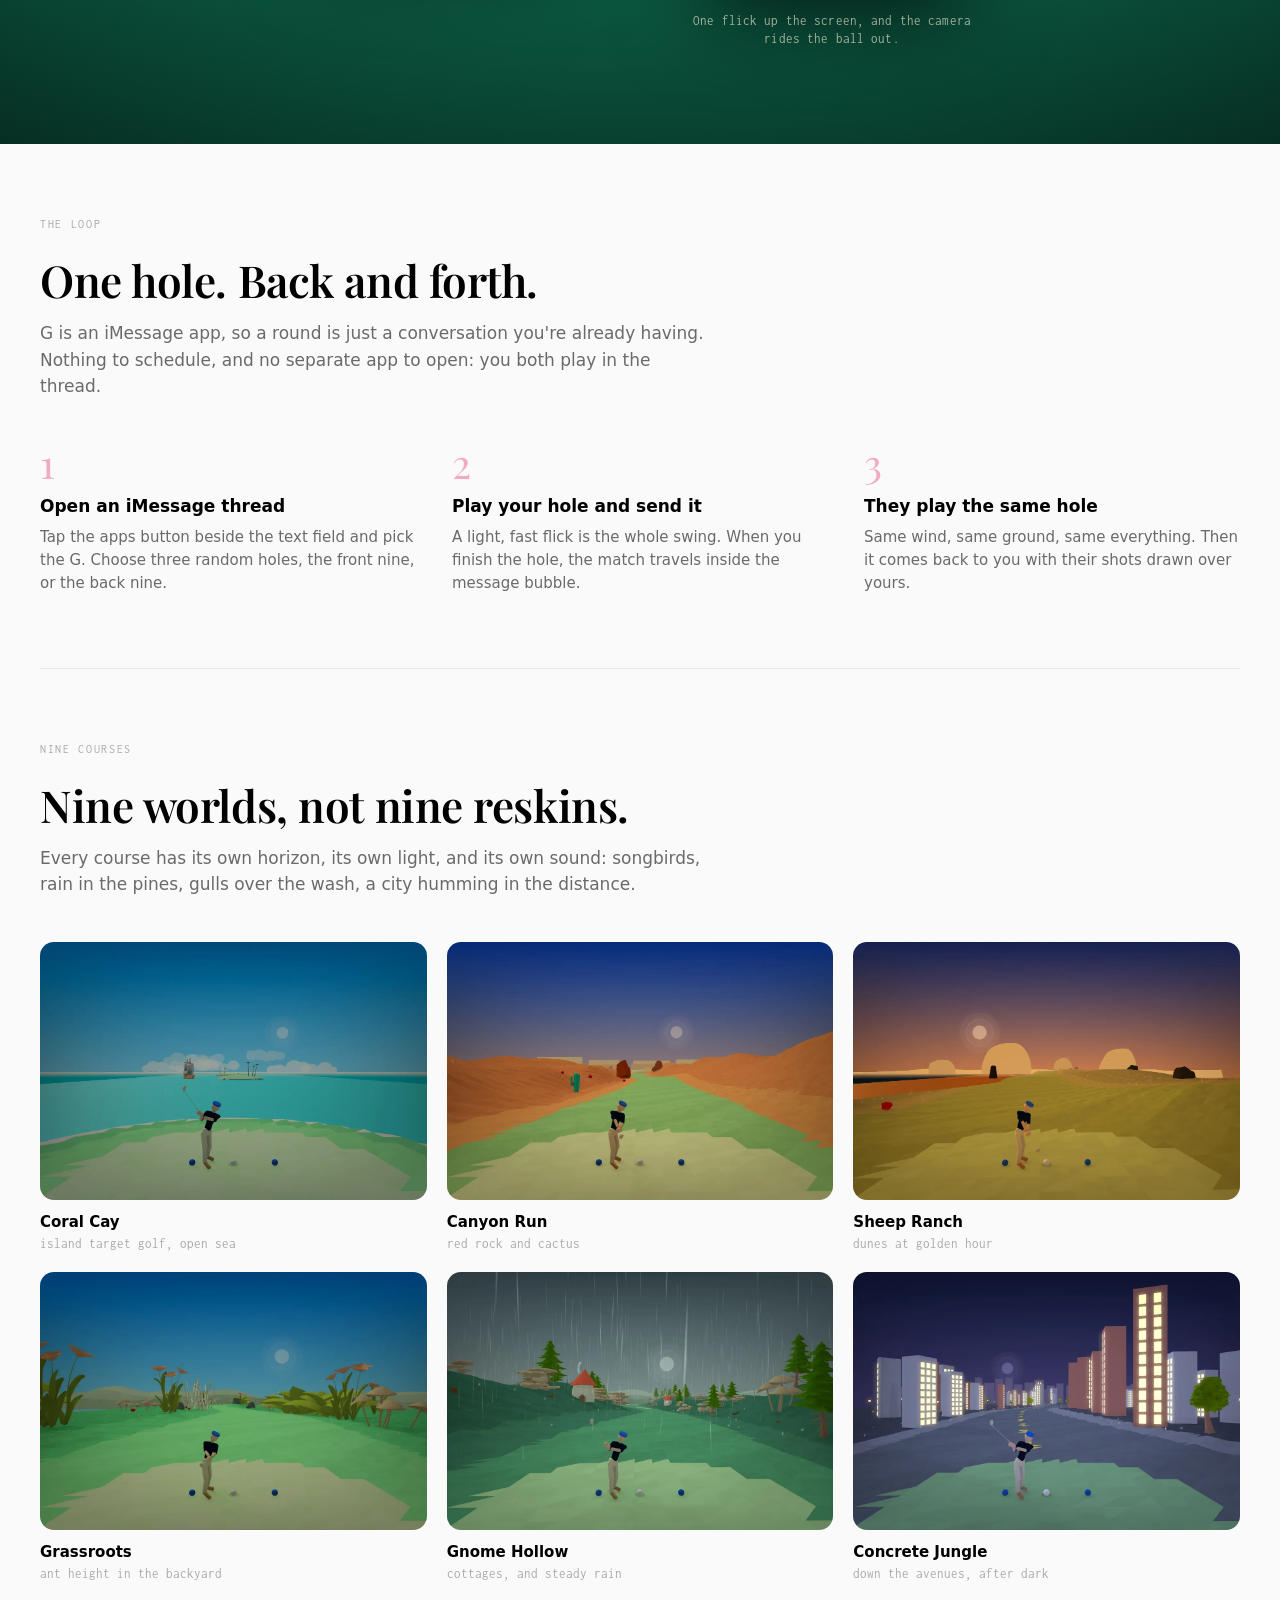
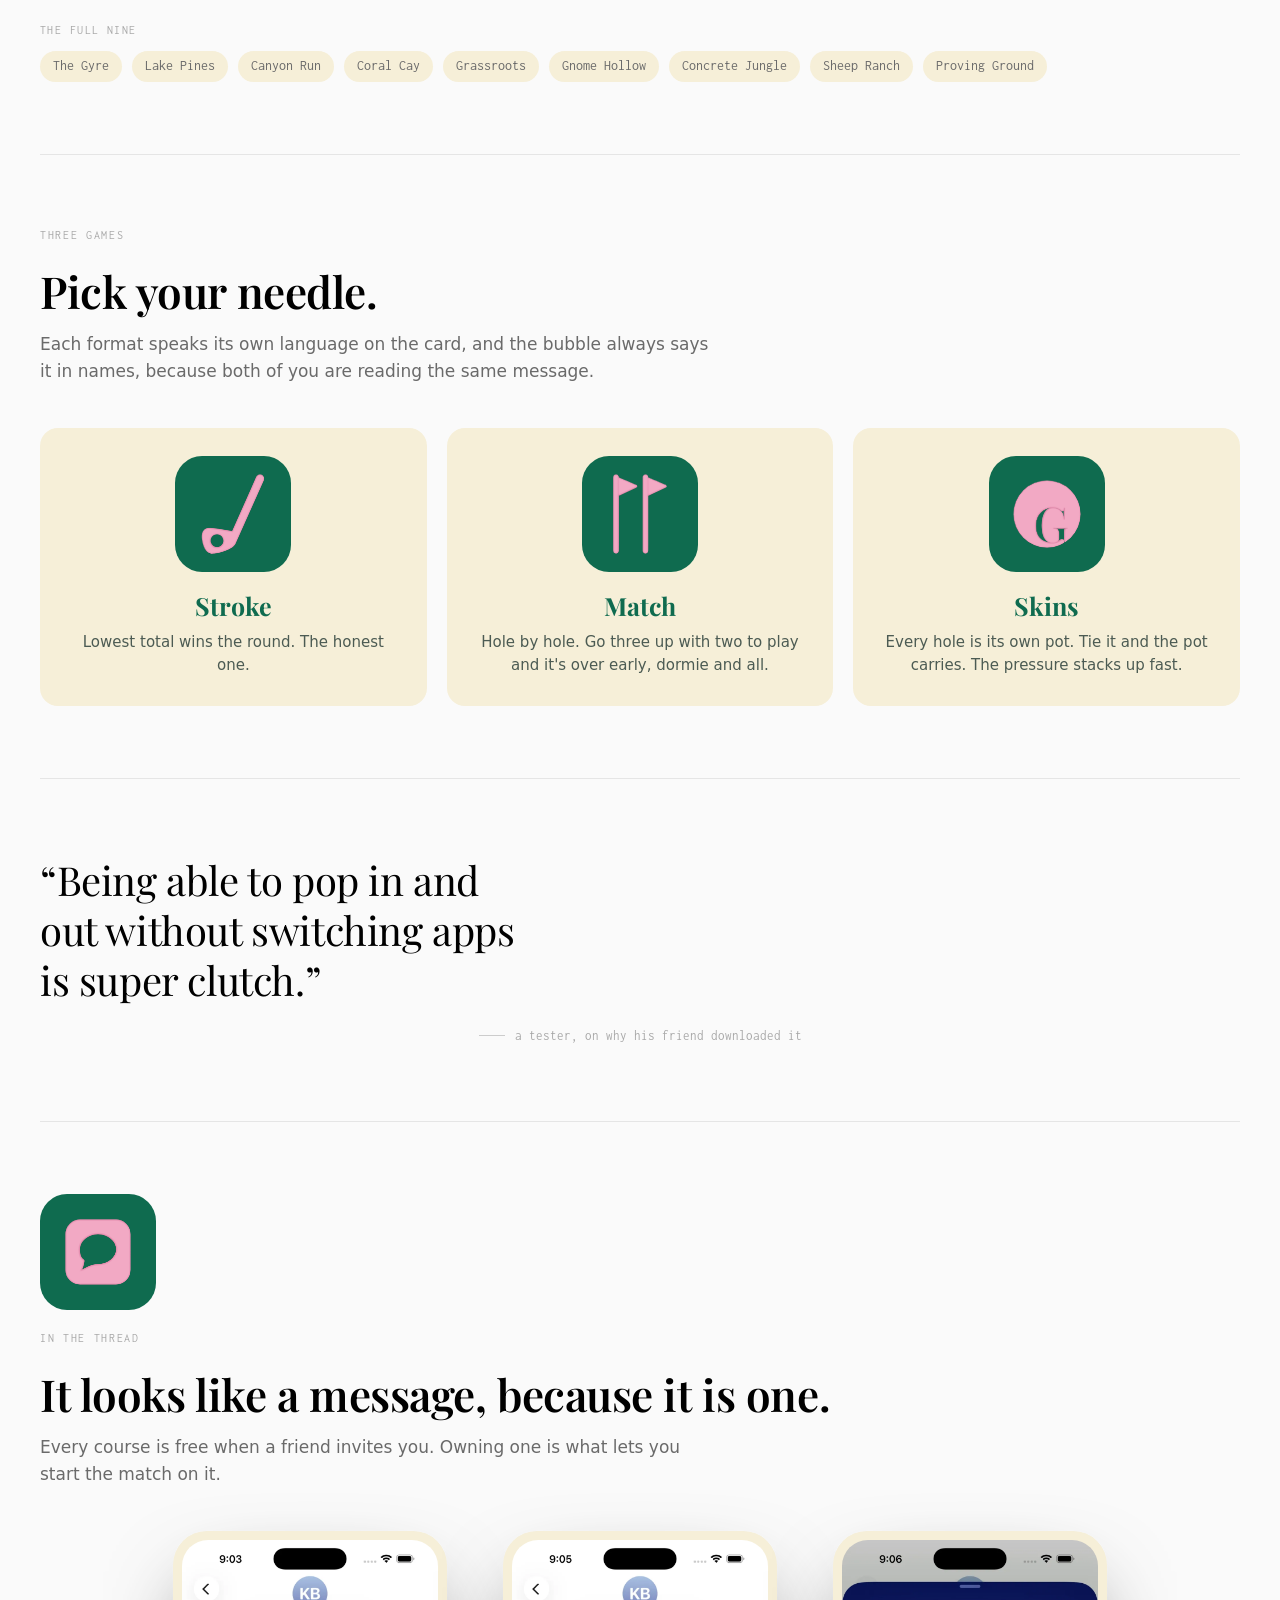
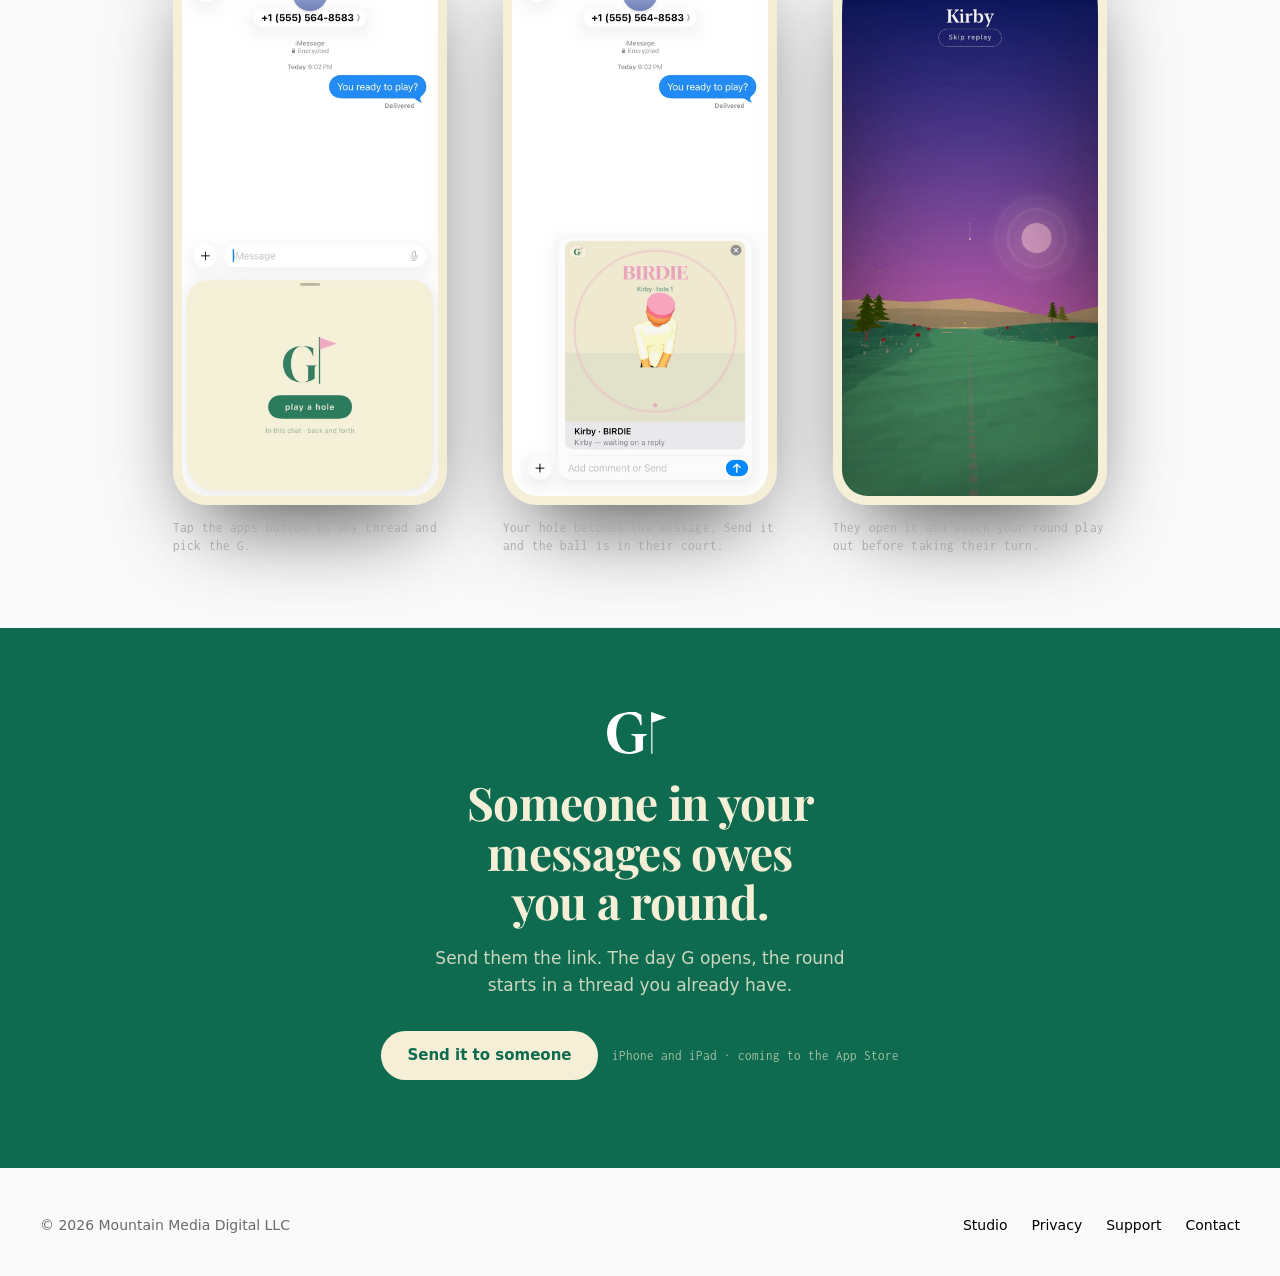
==== commit e2cf94f0: "Stop the page claiming things it cannot do yet" ====
--- a/g/index.html
+++ b/g/index.html
@@ -183,10 +183,16 @@
   }
   @media (max-width: 600px) { .film h2 { margin-bottom: 34px; } }
   .film-grid {
-    display: flex; flex-wrap: wrap; gap: 40px 64px;
+    display: flex; flex-wrap: wrap; gap: 40px 56px;
     justify-content: center; align-items: flex-start;
   }
-  .plate { width: 320px; max-width: 78vw; }
+  /* Only the film pair gets the wider gutter; the thread runs three
+     across and needs every pixel to stay on one line. */
+  .film .film-grid { gap: 40px 64px; }
+  /* The thread grid runs three across and must still fit; only the film
+     pair gets the larger handset. */
+  .plate { width: 274px; max-width: 78vw; }
+  .film .plate { width: 320px; }
   /* Drop the second handset so the pair reads as a still from a reel,
      not a matched pair of thumbnails. */
   .film .plate:nth-child(2) { margin-top: 56px; }
@@ -238,8 +244,12 @@
   .course img { border-radius: 14px; background: var(--cream); aspect-ratio: 3/2; object-fit: cover; }
   .course .name { font-size: 15px; font-weight: 600; margin-top: 12px; }
   .course .where { font-family: var(--mono); font-size: 12.5px; color: var(--fg-mute); margin-top: 2px; }
+  .roster-lead {
+    margin-top: 40px; font-family: var(--mono); font-size: 12px;
+    letter-spacing: 0.12em; text-transform: uppercase; color: var(--fg-mute);
+  }
   .roster {
-    margin-top: 40px; display: flex; flex-wrap: wrap; gap: 8px 10px;
+    margin-top: 12px; display: flex; flex-wrap: wrap; gap: 8px 10px;
     font-family: var(--mono); font-size: 13.5px; color: var(--fg-dim);
   }
   .roster span { background: var(--cream); padding: 6px 13px; border-radius: 999px; }
@@ -427,7 +437,7 @@
     </p>
     <div class="badges">
       <a class="cta" href="#how">See how it plays</a>
-      <span class="cta-note">iPhone · coming to the App Store</span>
+      <span class="cta-note">iPhone and iPad · coming to the App Store</span>
     </div>
   </section>
 
@@ -461,7 +471,7 @@
     <h2>One hole. Back and forth.</h2>
     <p class="lede">
       G is an iMessage app, so a round is just a conversation you're already having.
-      Nothing to schedule, nothing to install for the person you're playing.
+      Nothing to schedule, and no separate app to open: you both play in the thread.
     </p>
     <div class="steps">
       <div class="step">
@@ -540,6 +550,7 @@
         <div class="where">down the avenues, after dark</div>
       </div>
     </div>
+    <div class="roster-lead">The full nine</div>
     <div class="roster">
       <span>The Gyre</span><span>Lake Pines</span><span>Canyon Run</span>
       <span>Coral Cay</span><span>Grassroots</span><span>Gnome Hollow</span>
@@ -671,10 +682,8 @@
     <div class="eyebrow">In the thread</div>
     <h2>It looks like a message, because it is one.</h2>
     <p class="lede">
-      No app to open, no lobby to join. The match rides in the bubble: you play
-      your hole and send it, they watch your shots replay over their own ground,
-      then play it their way and send it back. Every course is free when a friend
-      invites you.
+      Every course is free when a friend invites you. Owning one is what lets
+      you start the match on it.
     </p>
     <div class="film-grid">
       <div class="plate">
@@ -706,12 +715,12 @@
     <img class="mark" src="g-mark.svg" alt="G">
     <h2>Someone in your messages owes you a round.</h2>
     <p>
-      Send them the link. When it opens, the round starts in a thread
+      Send them the link. The day G opens, the round starts in a thread
       you already have.
     </p>
     <div class="badges">
       <a class="cta" id="share" href="sms:&amp;body=Golf%20you%20play%20inside%20a%20text.%20https%3A%2F%2Fmountainmediadigital.com%2Fg%2F">Send it to someone</a>
-      <span class="cta-note">iPhone · coming to the App Store</span>
+      <span class="cta-note">iPhone and iPad · coming to the App Store</span>
     </div>
   </section>
 
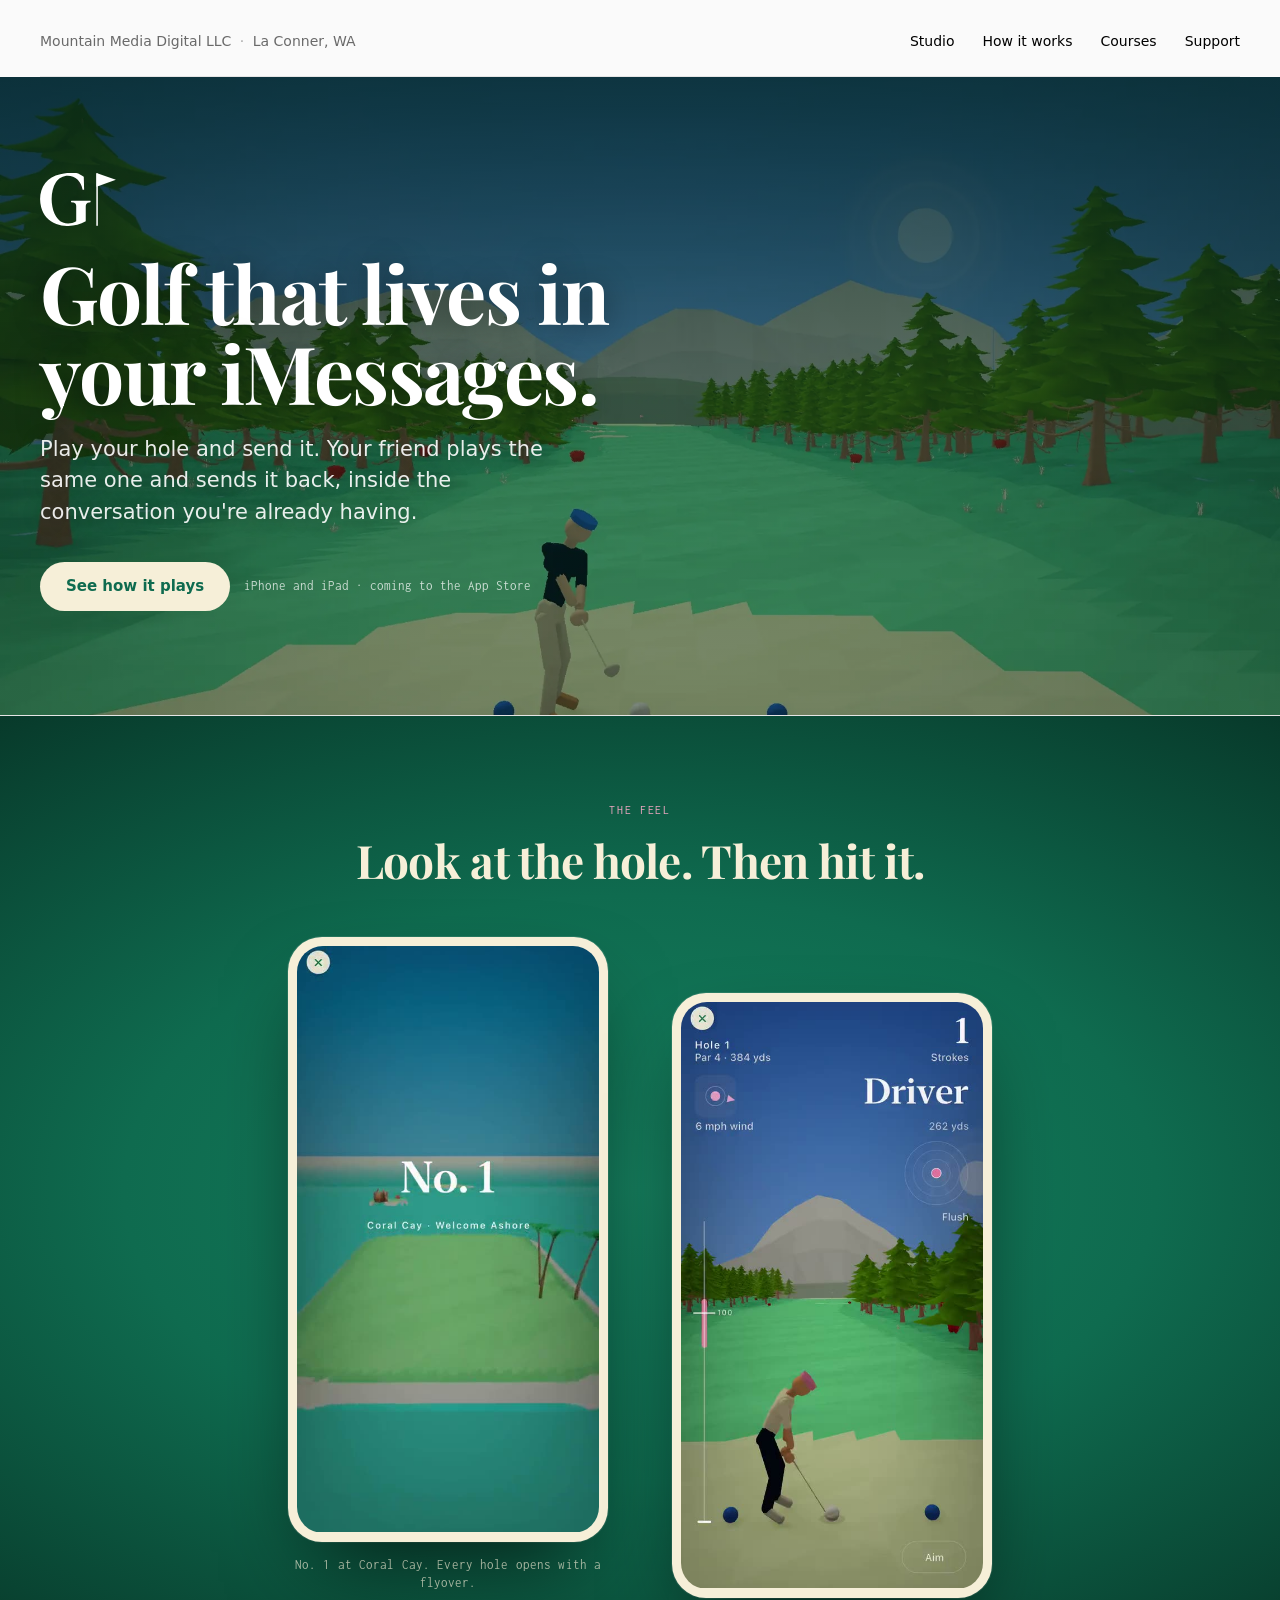
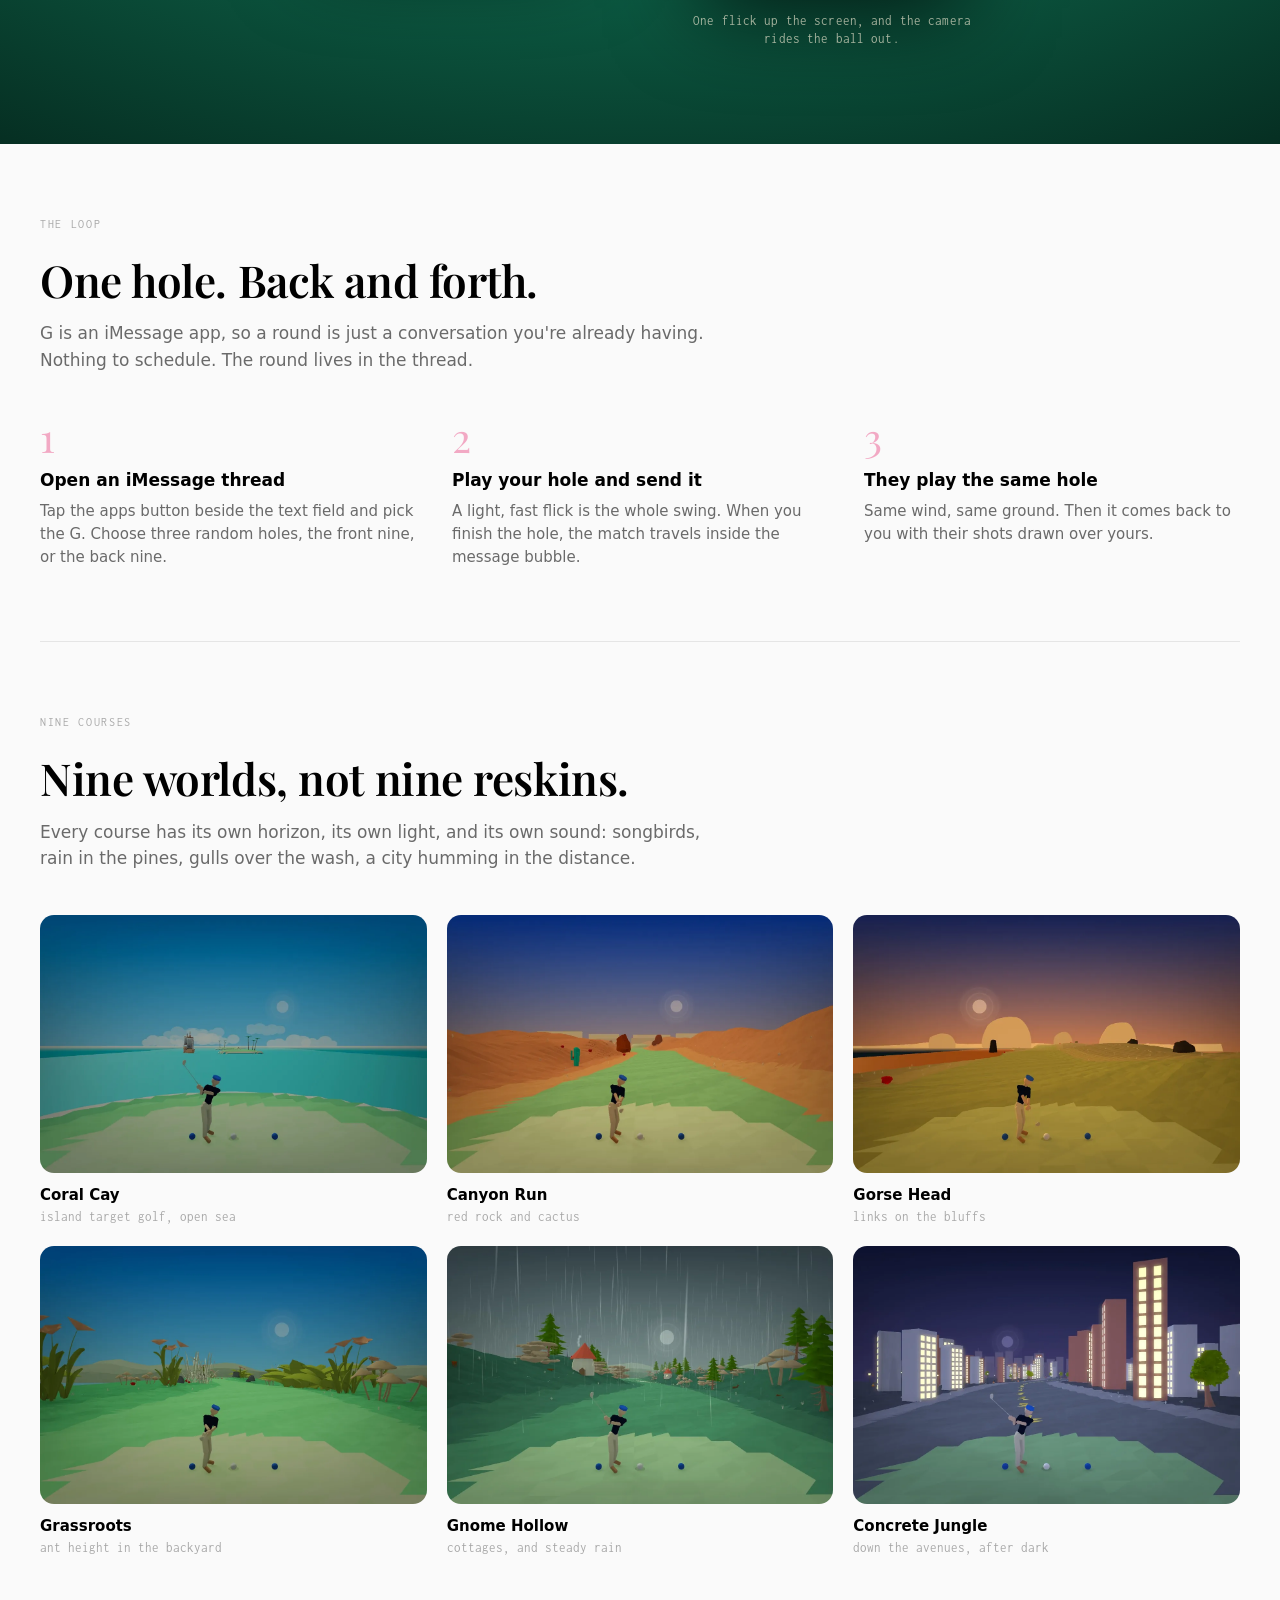
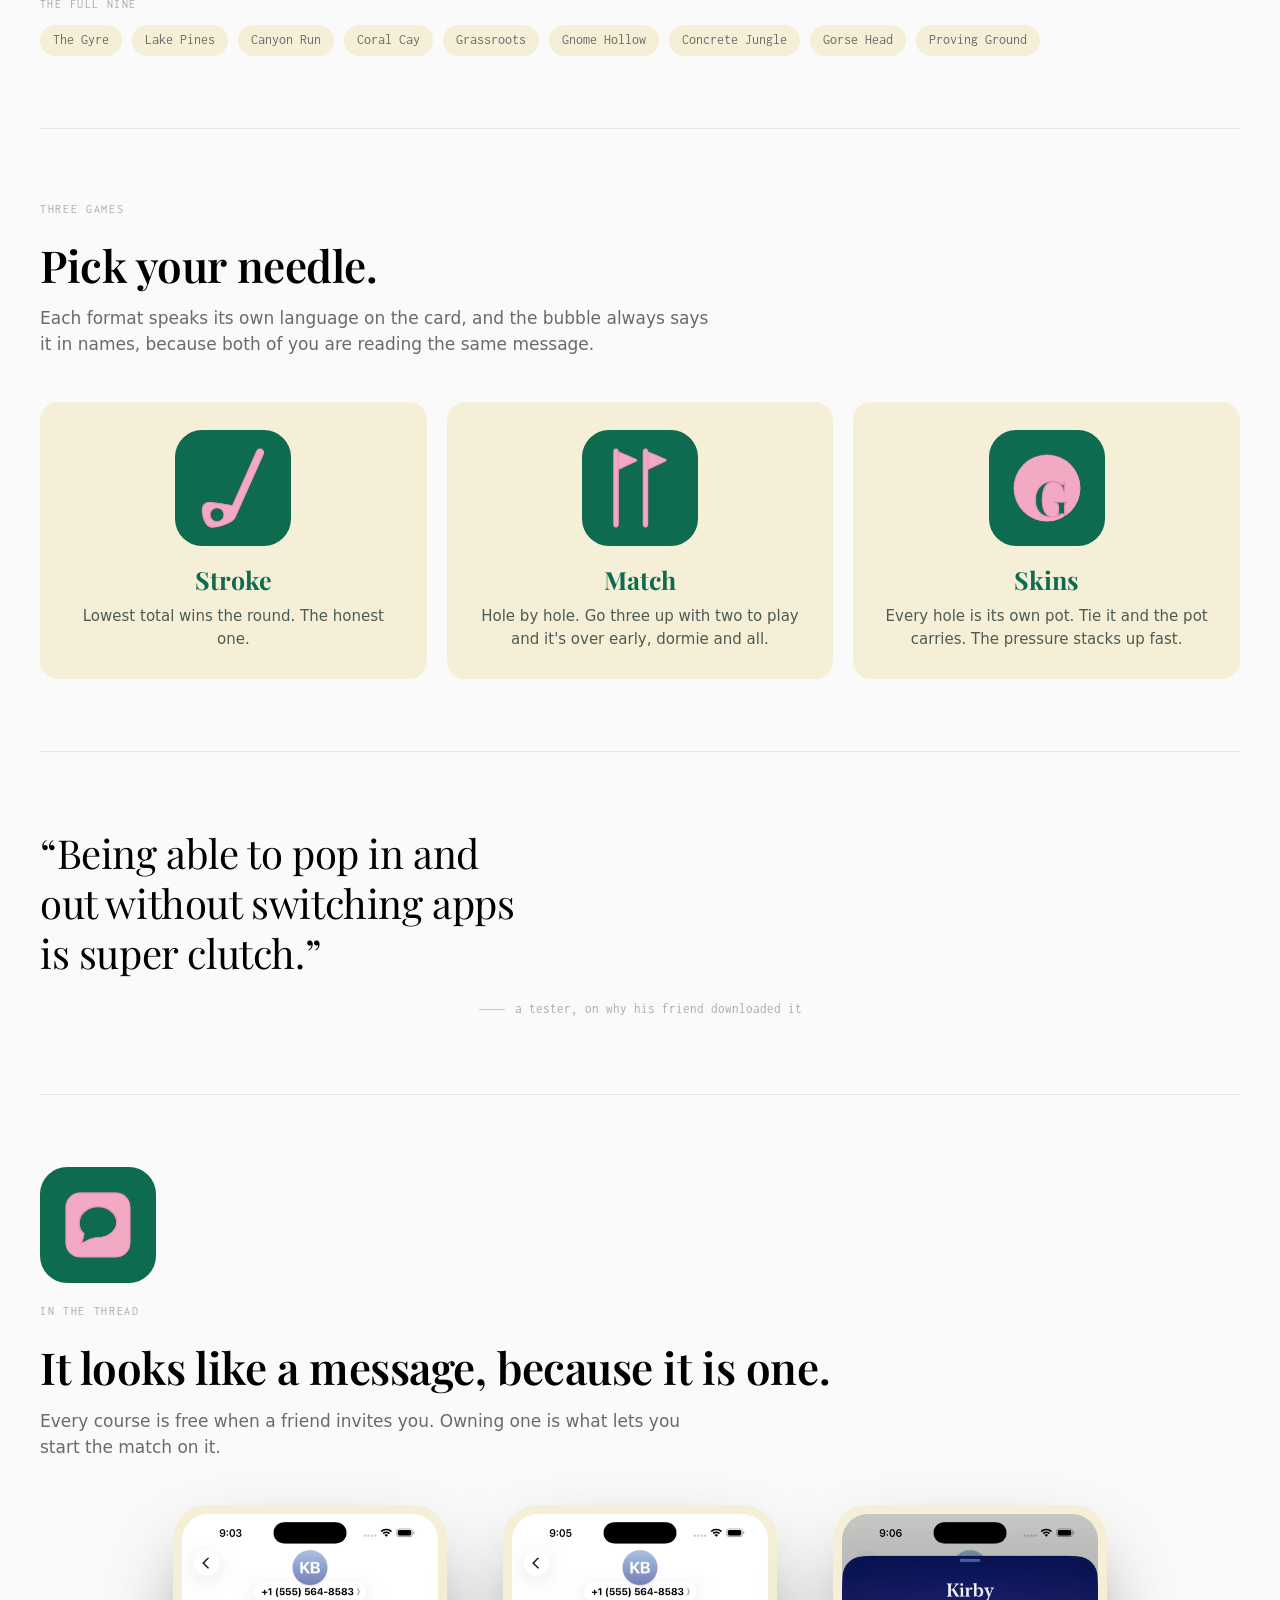
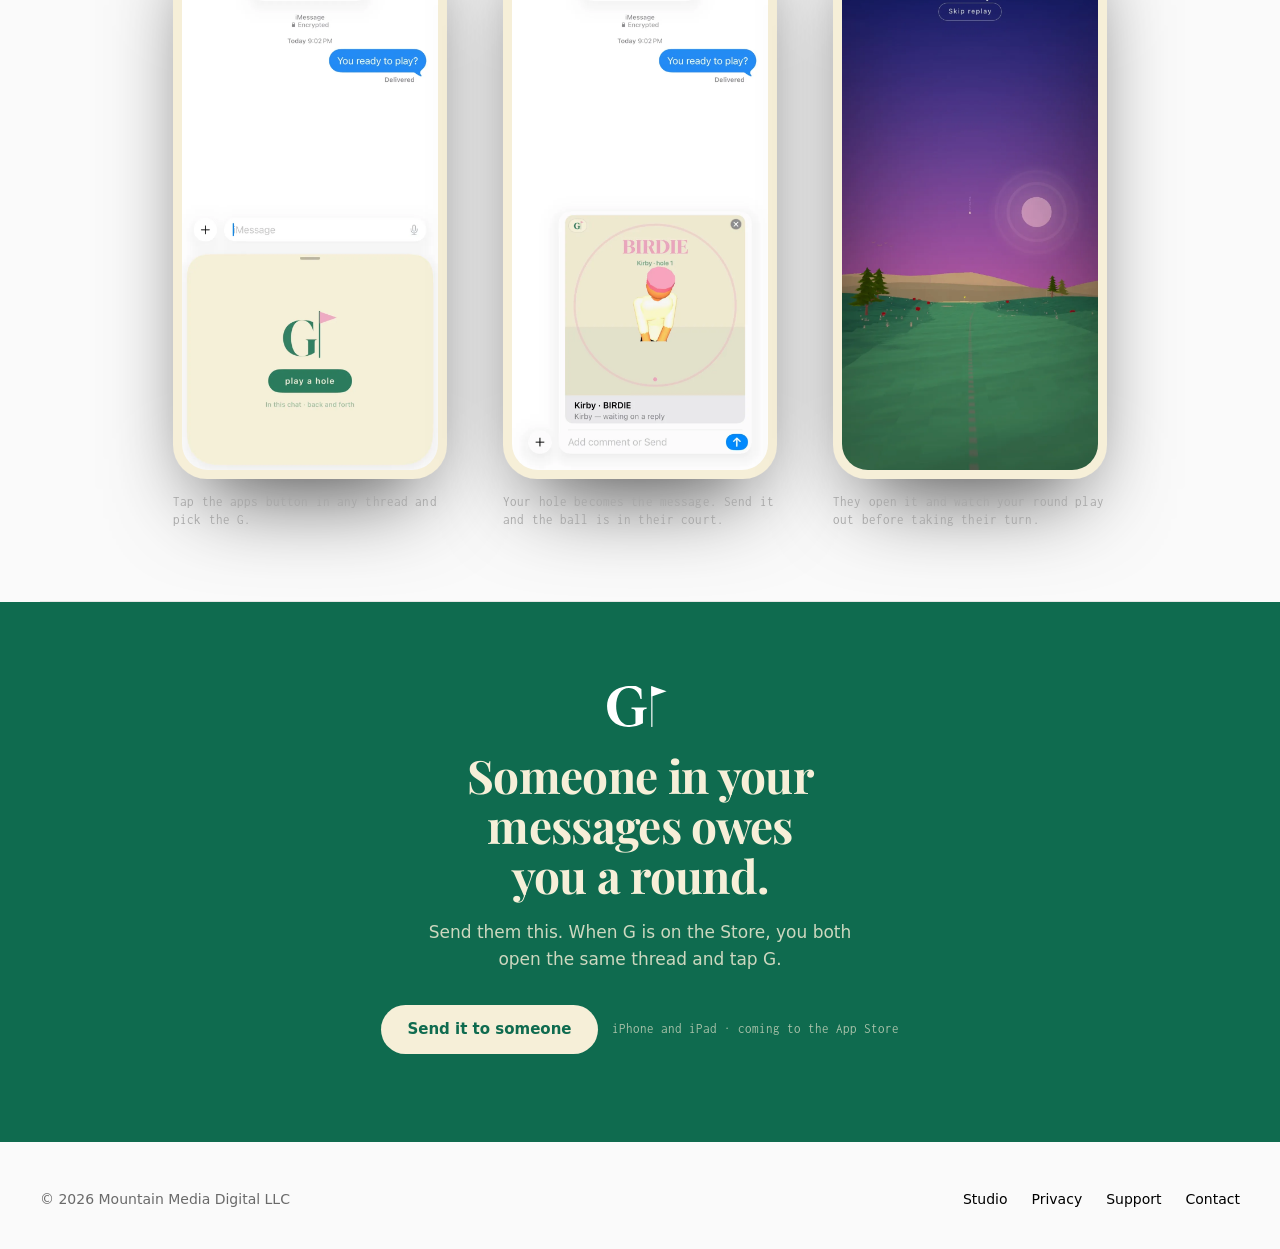
==== commit 05707ec8: "Gorse Head; honest closer — a site link does not start a round" ====
--- a/g/index.html
+++ b/g/index.html
@@ -471,7 +471,7 @@
     <h2>One hole. Back and forth.</h2>
     <p class="lede">
       G is an iMessage app, so a round is just a conversation you're already having.
-      Nothing to schedule, and no separate app to open: you both play in the thread.
+      Nothing to schedule. The round lives in the thread.
     </p>
     <div class="steps">
       <div class="step">
@@ -487,7 +487,7 @@
       <div class="step">
         <div class="n">3</div>
         <h3>They play the same hole</h3>
-        <p>Same wind, same ground, same everything. Then it comes back to you with their shots drawn over yours.</p>
+        <p>Same wind, same ground. Then it comes back to you with their shots drawn over yours.</p>
       </div>
     </div>
   </section>
@@ -520,10 +520,10 @@
       <div class="course">
         <picture>
           <source type="image/webp" srcset="w-sheepranch.webp">
-          <img src="w-sheepranch.jpg" alt="Sheep Ranch" loading="lazy">
+          <img src="w-sheepranch.jpg" alt="Gorse Head" loading="lazy">
         </picture>
-        <div class="name">Sheep Ranch</div>
-        <div class="where">dunes at golden hour</div>
+        <div class="name">Gorse Head</div>
+        <div class="where">links on the bluffs</div>
       </div>
       <div class="course">
         <picture>
@@ -554,7 +554,7 @@
     <div class="roster">
       <span>The Gyre</span><span>Lake Pines</span><span>Canyon Run</span>
       <span>Coral Cay</span><span>Grassroots</span><span>Gnome Hollow</span>
-      <span>Concrete Jungle</span><span>Sheep Ranch</span><span>Proving Ground</span>
+      <span>Concrete Jungle</span><span>Gorse Head</span><span>Proving Ground</span>
     </div>
   </section>
 
@@ -715,8 +715,8 @@
     <img class="mark" src="g-mark.svg" alt="G">
     <h2>Someone in your messages owes you a round.</h2>
     <p>
-      Send them the link. The day G opens, the round starts in a thread
-      you already have.
+      Send them this. When G is on the Store, you both open the same
+      thread and tap G.
     </p>
     <div class="badges">
       <a class="cta" id="share" href="sms:&amp;body=Golf%20you%20play%20inside%20a%20text.%20https%3A%2F%2Fmountainmediadigital.com%2Fg%2F">Send it to someone</a>
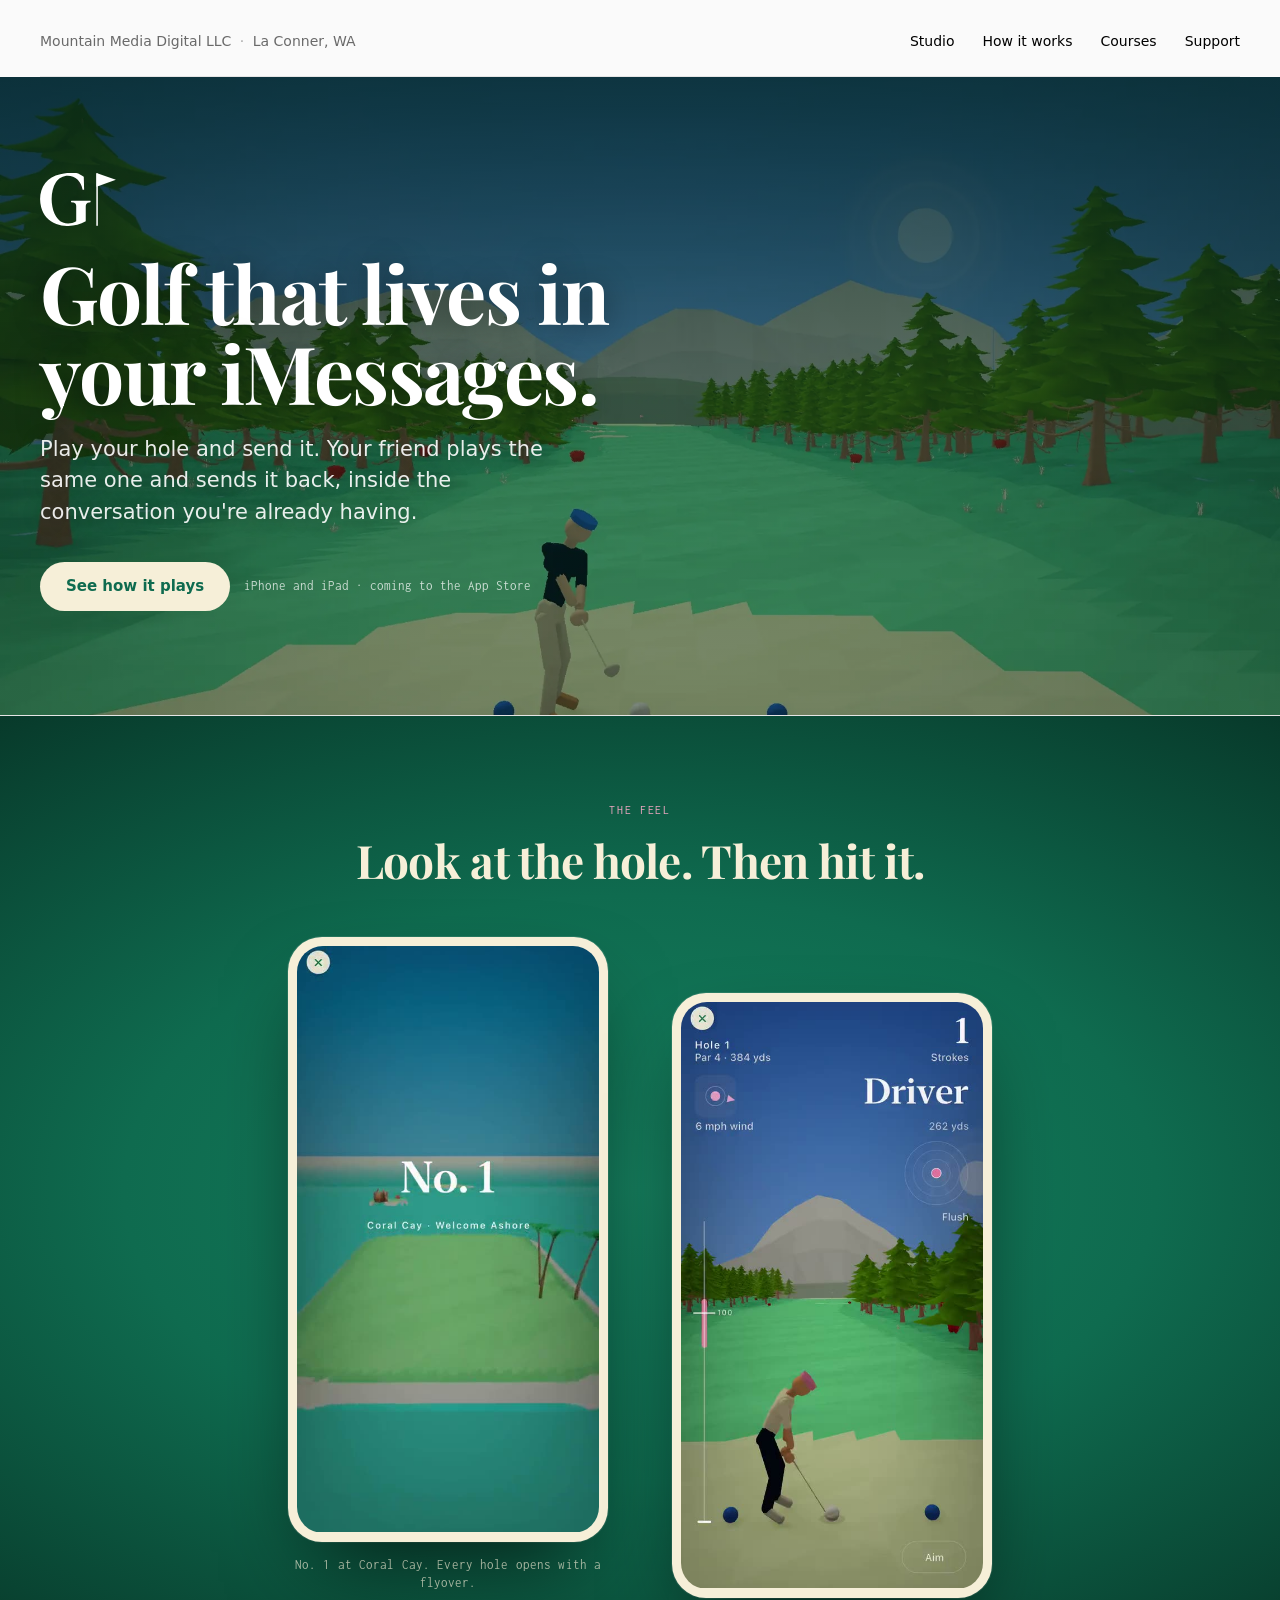
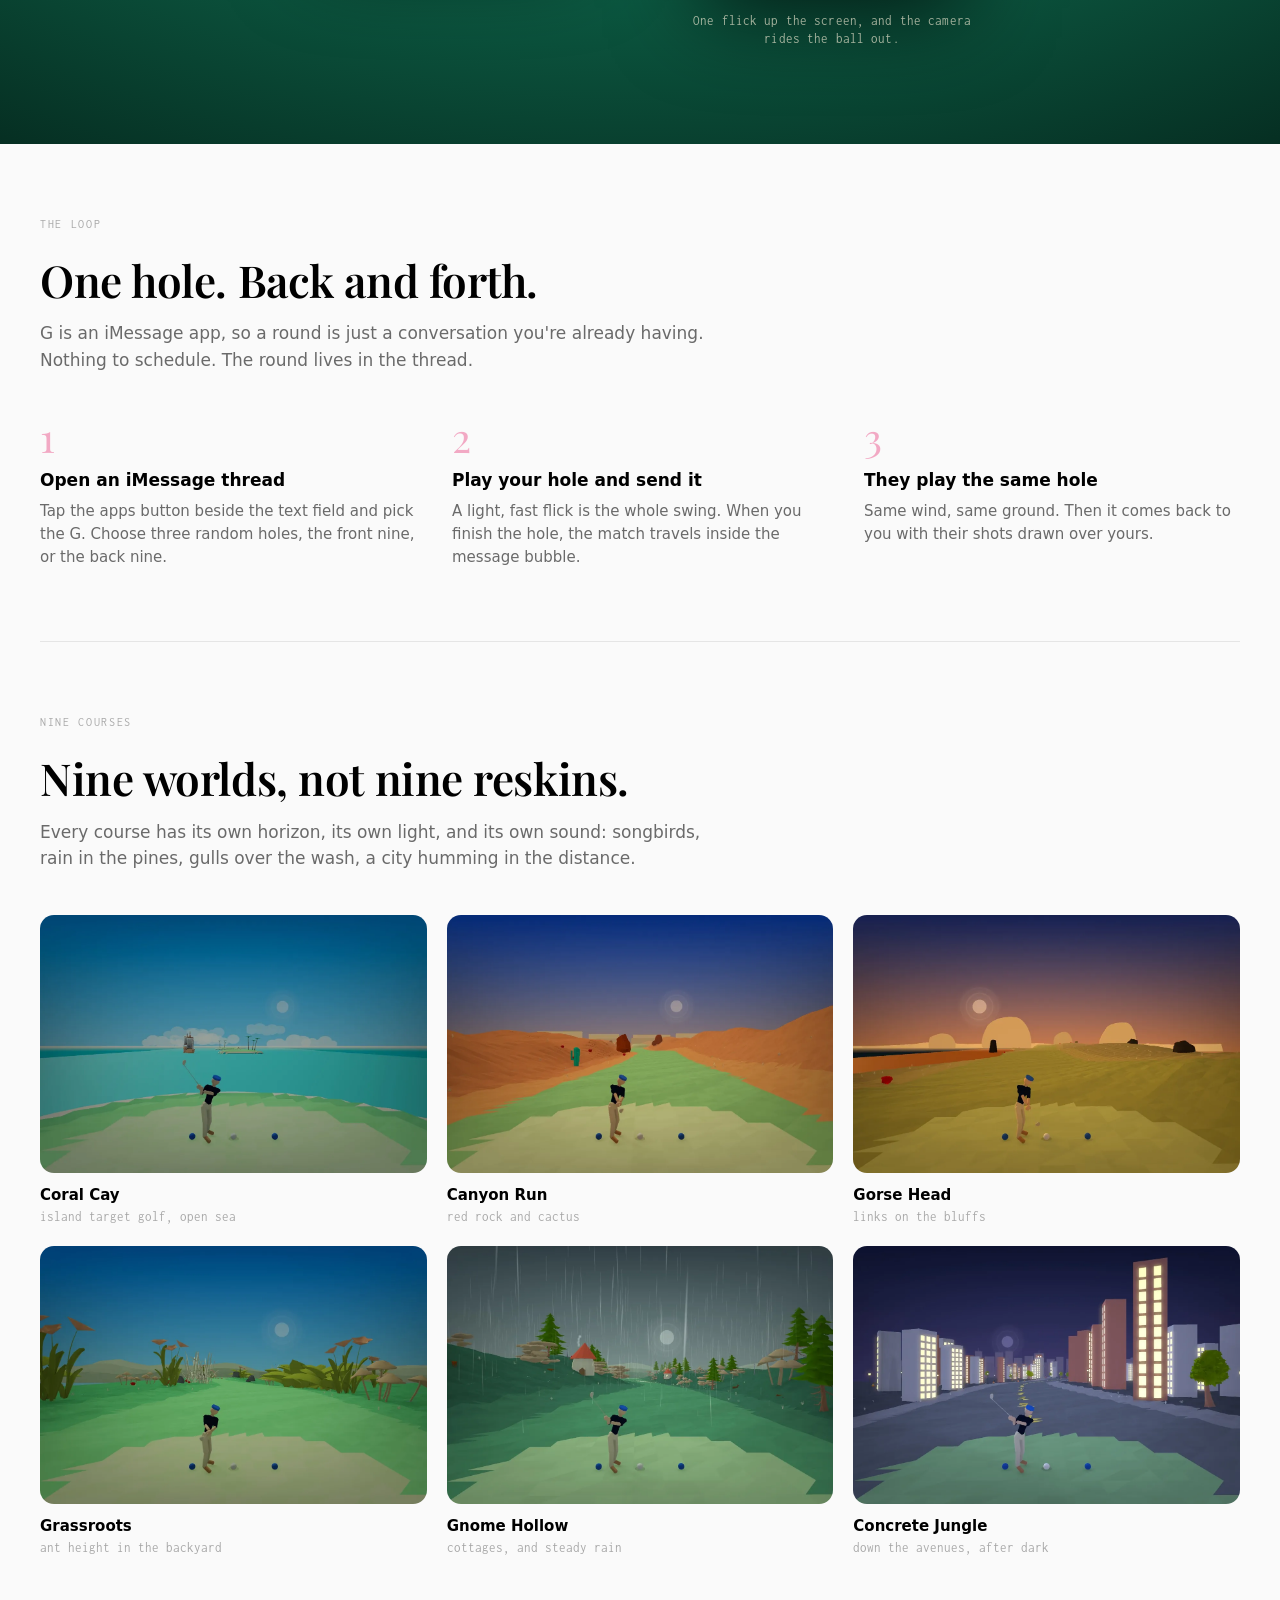
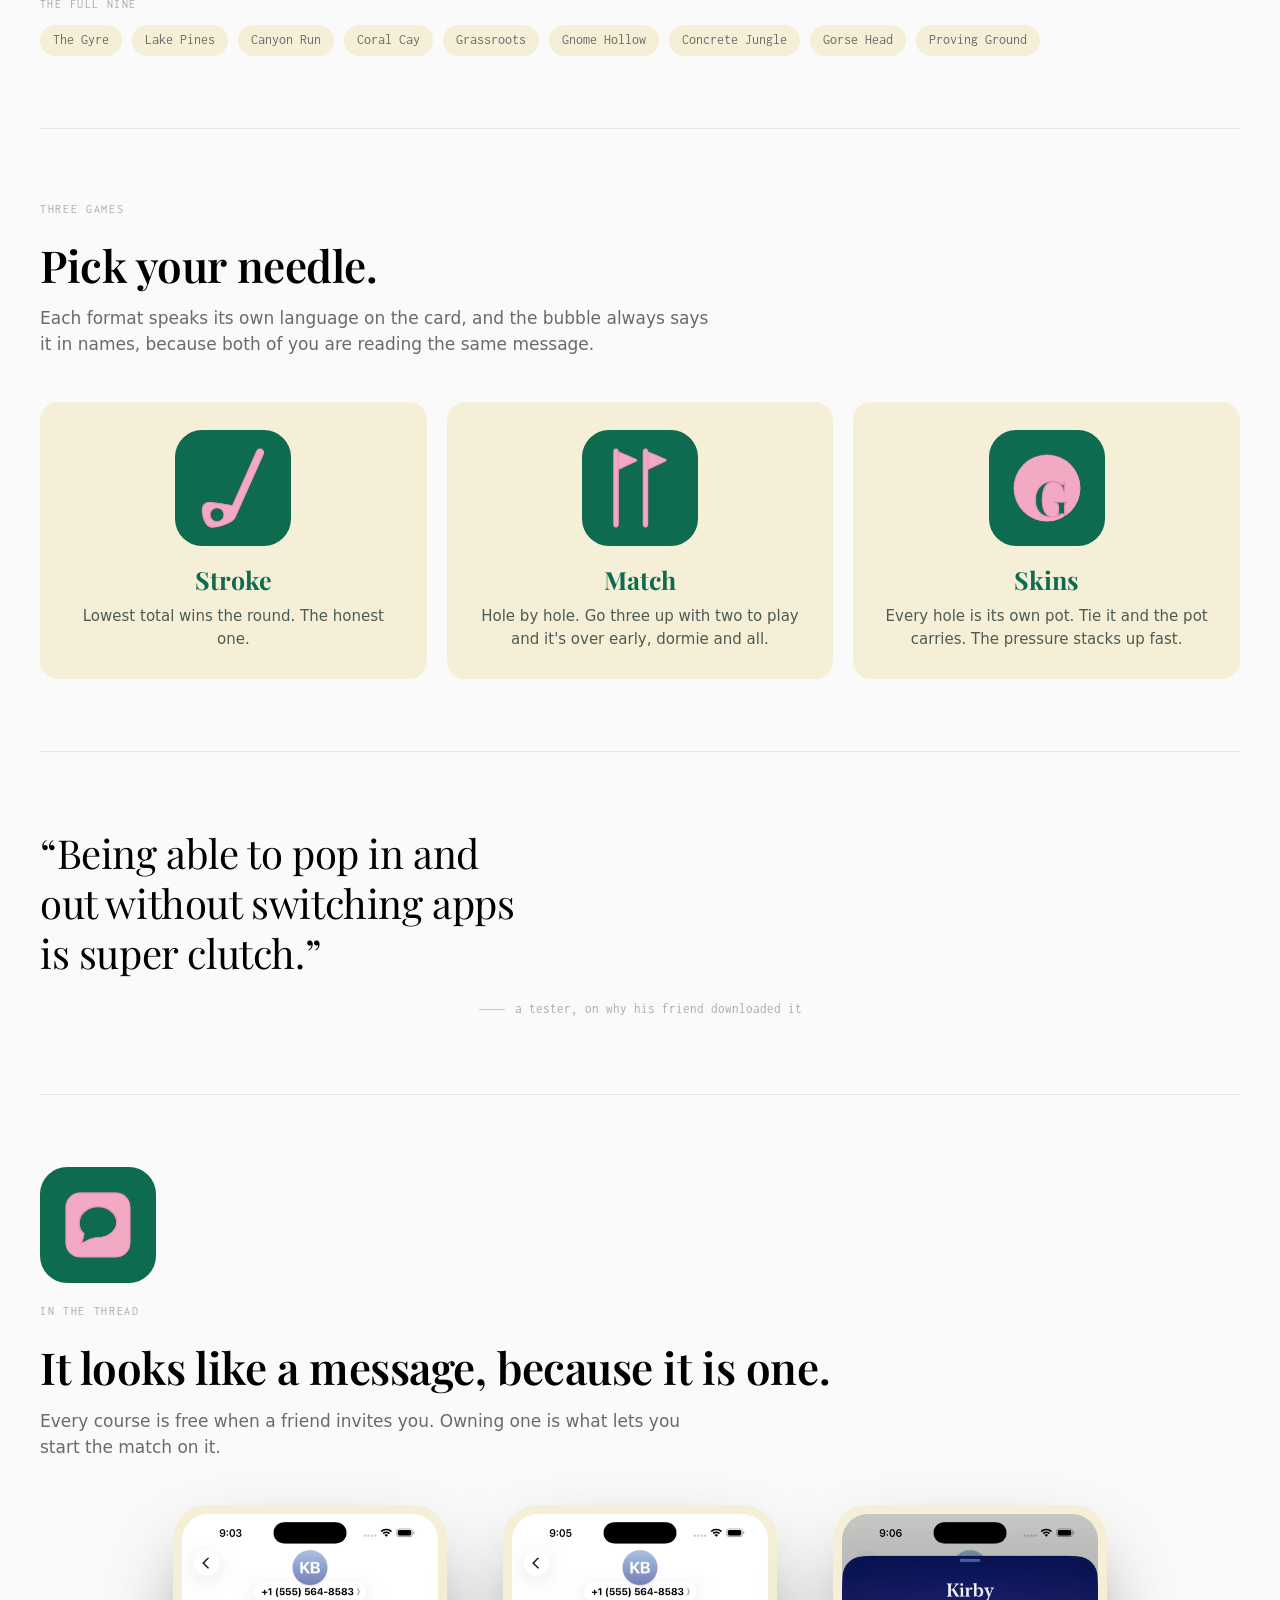
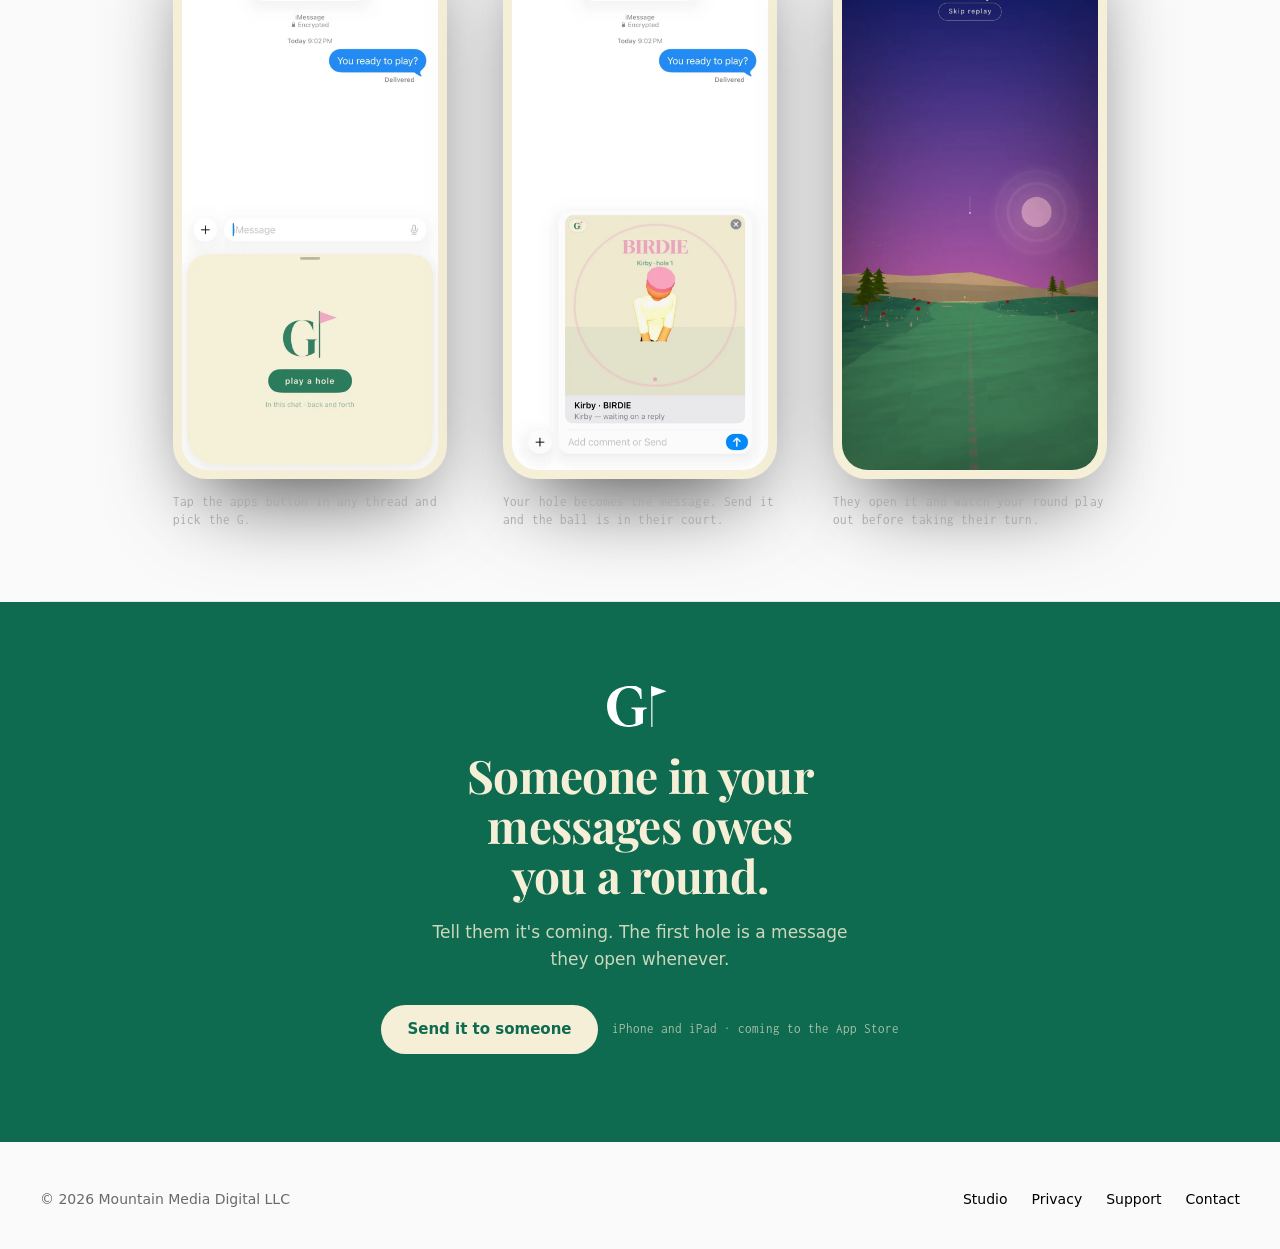
==== commit eef417de: "Closer: a message they open whenever, not a shared tap" ====
--- a/g/index.html
+++ b/g/index.html
@@ -715,8 +715,8 @@
     <img class="mark" src="g-mark.svg" alt="G">
     <h2>Someone in your messages owes you a round.</h2>
     <p>
-      Send them this. When G is on the Store, you both open the same
-      thread and tap G.
+      Tell them it's coming. The first hole is a message they open
+      whenever.
     </p>
     <div class="badges">
       <a class="cta" id="share" href="sms:&amp;body=Golf%20you%20play%20inside%20a%20text.%20https%3A%2F%2Fmountainmediadigital.com%2Fg%2F">Send it to someone</a>
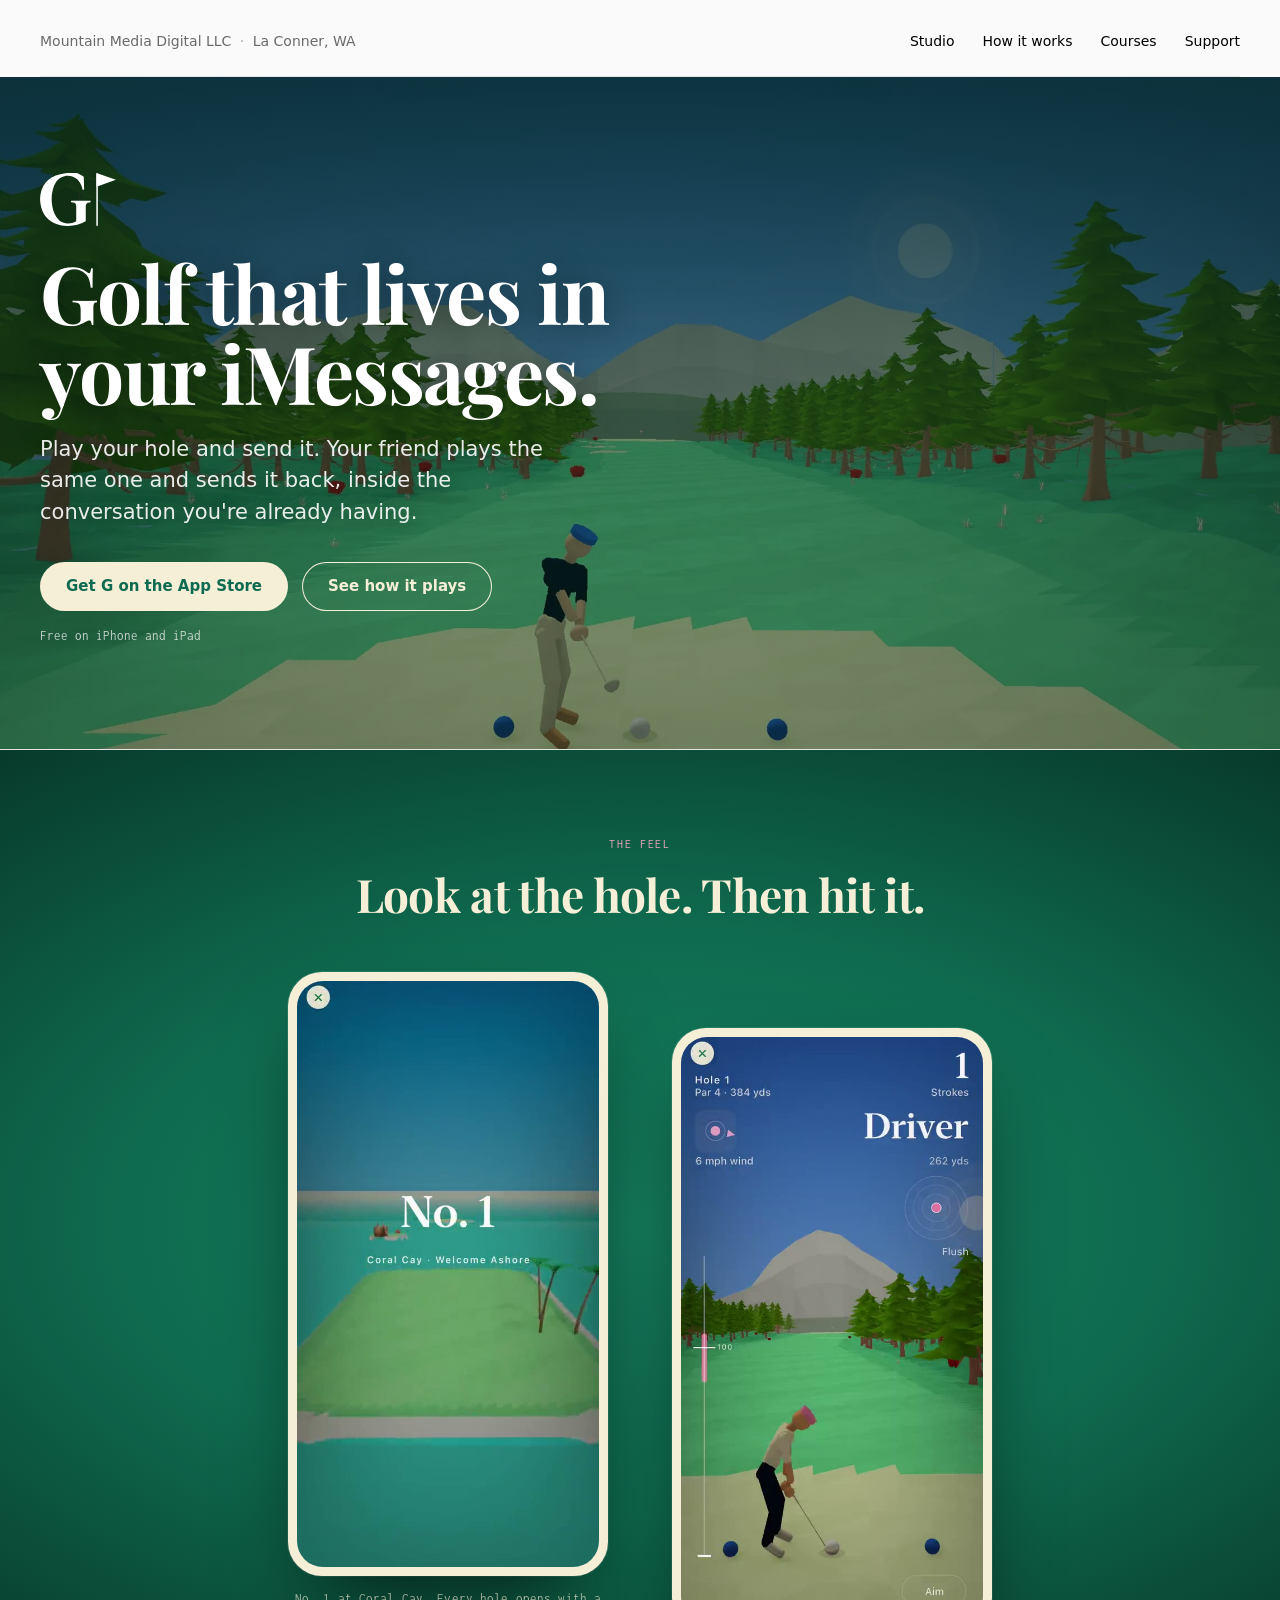
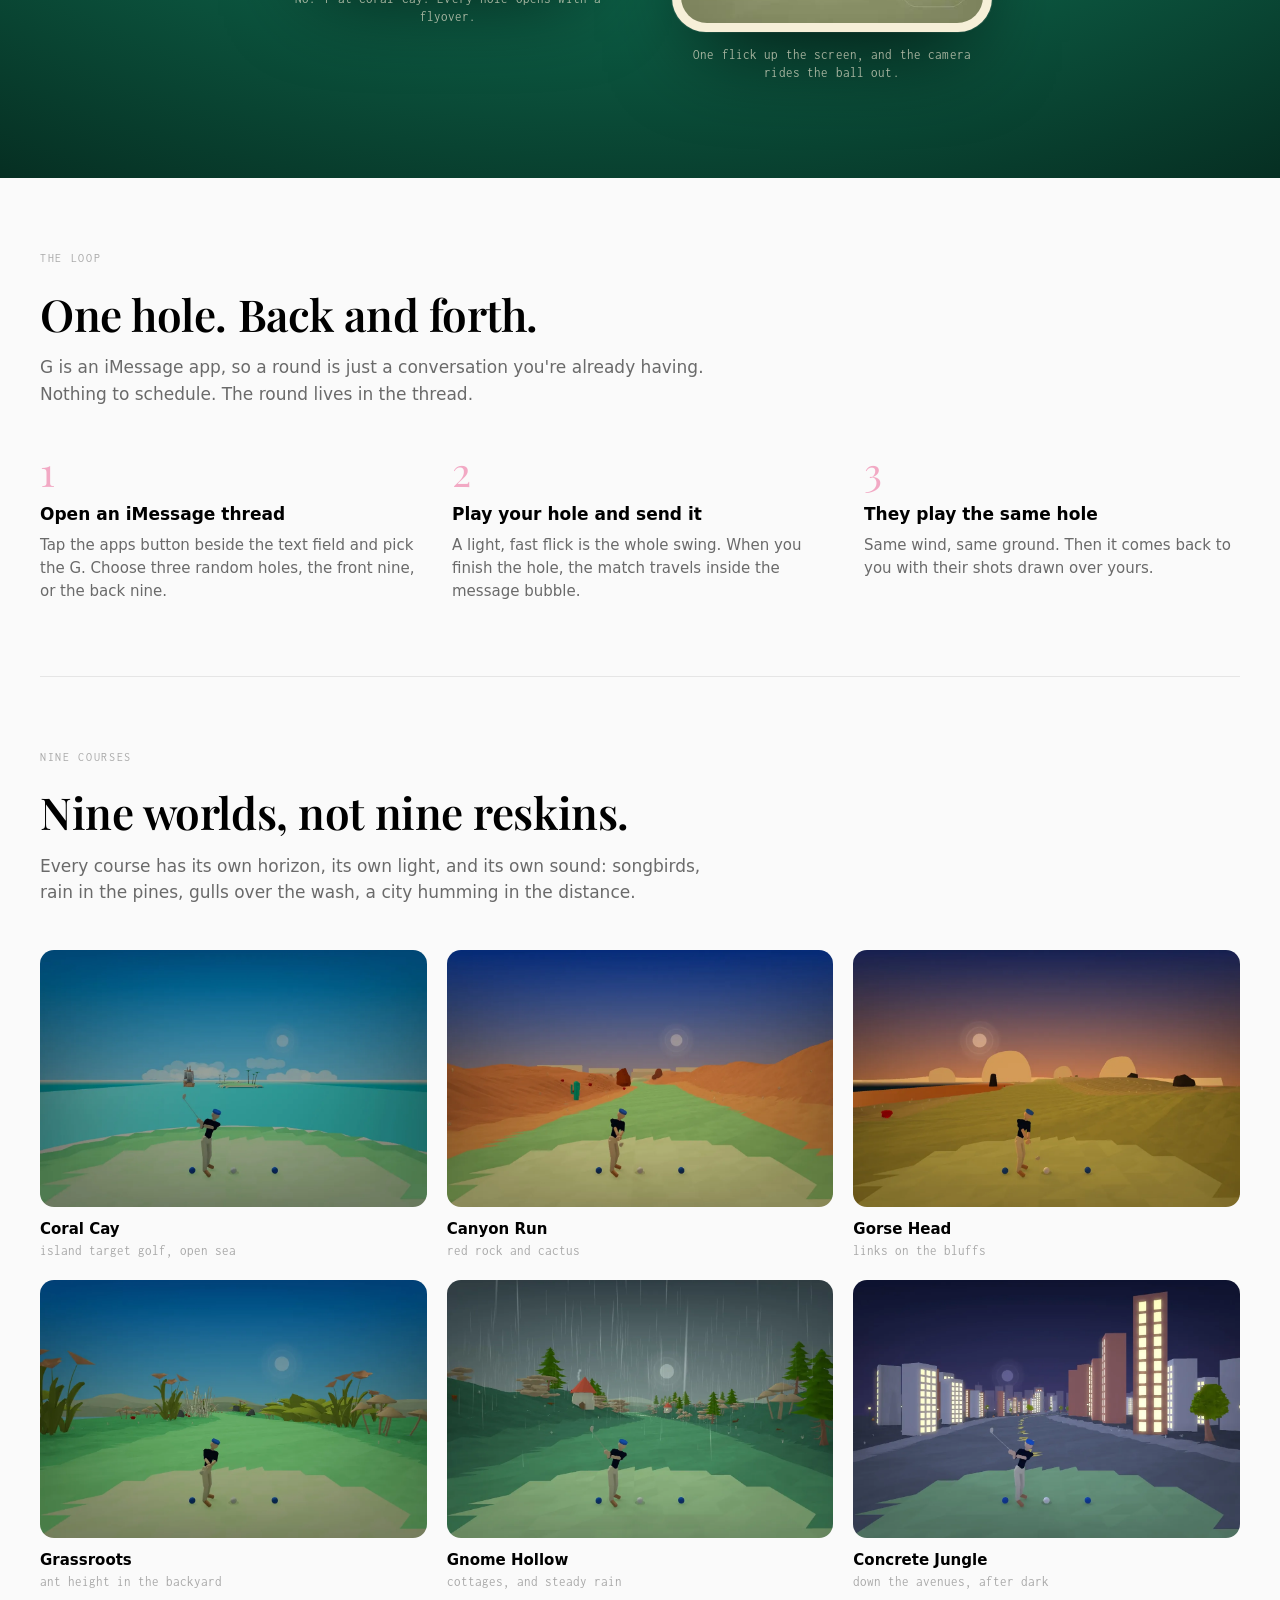
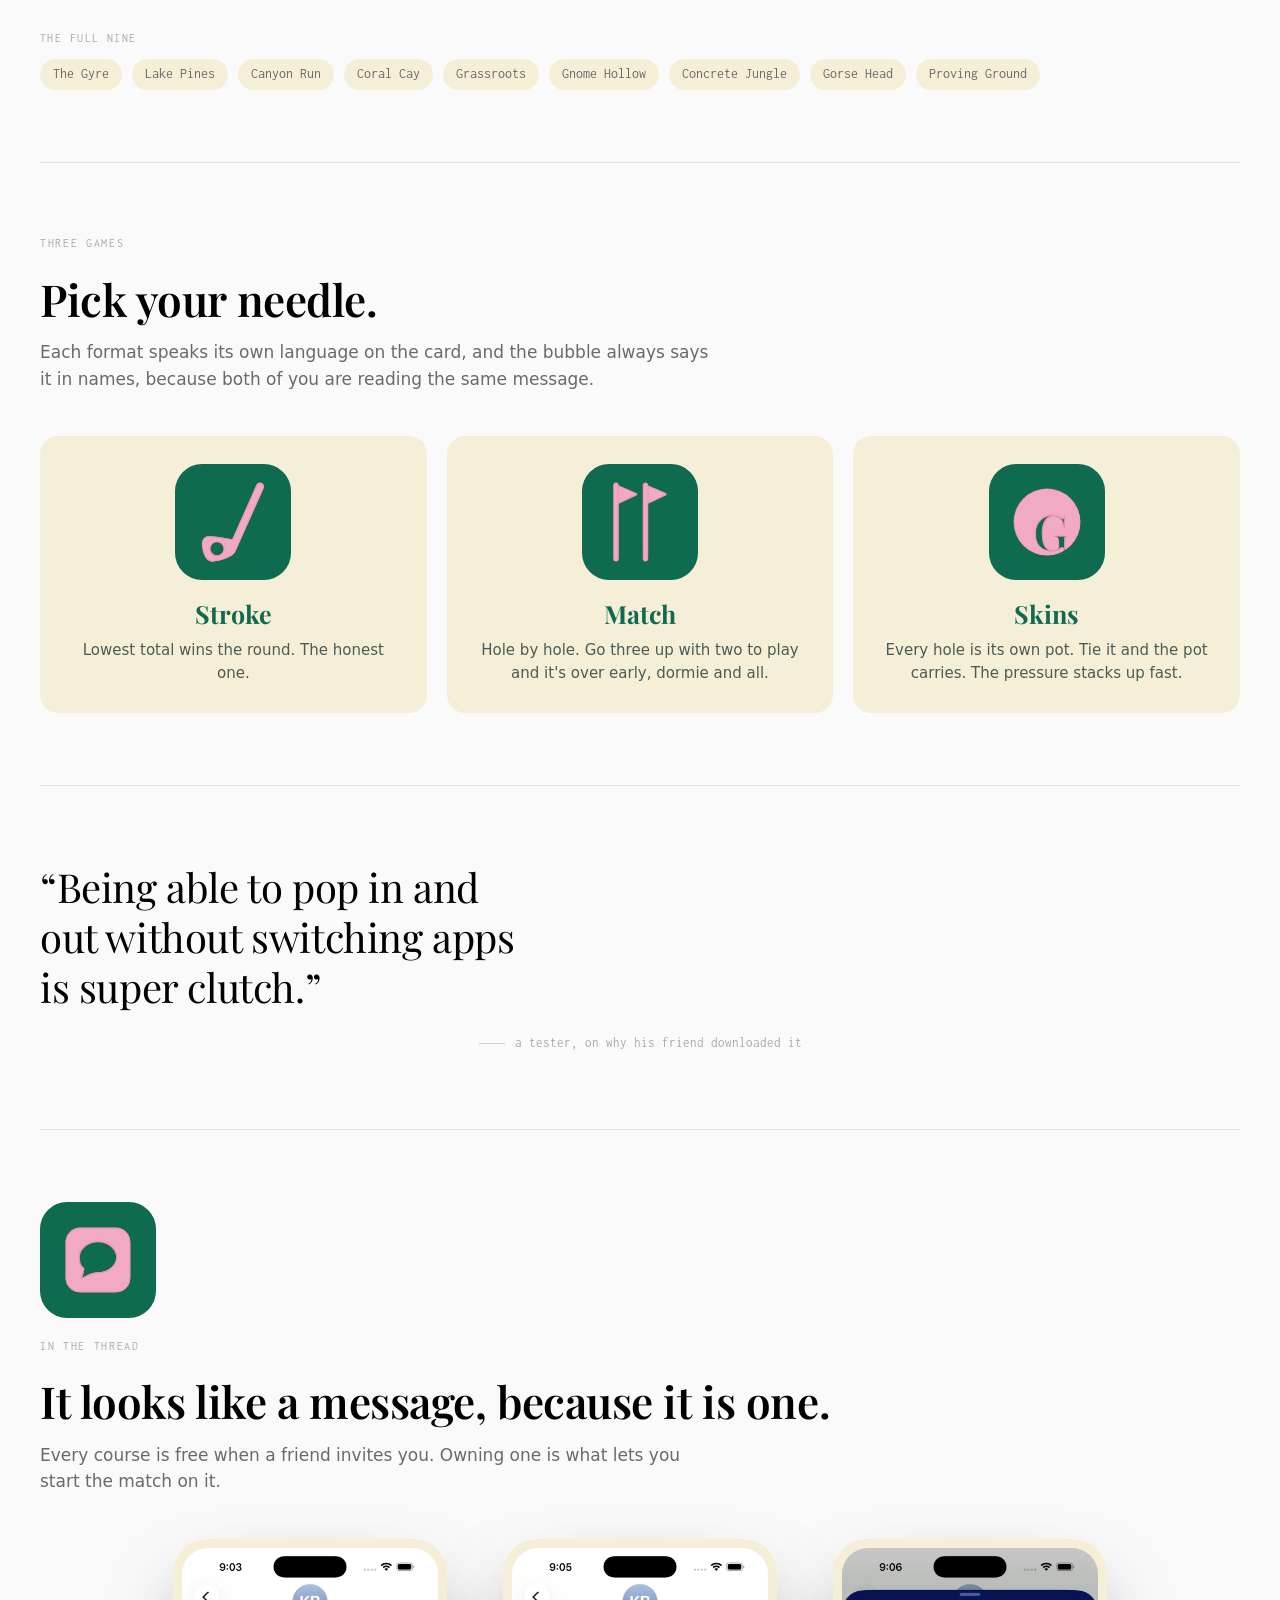
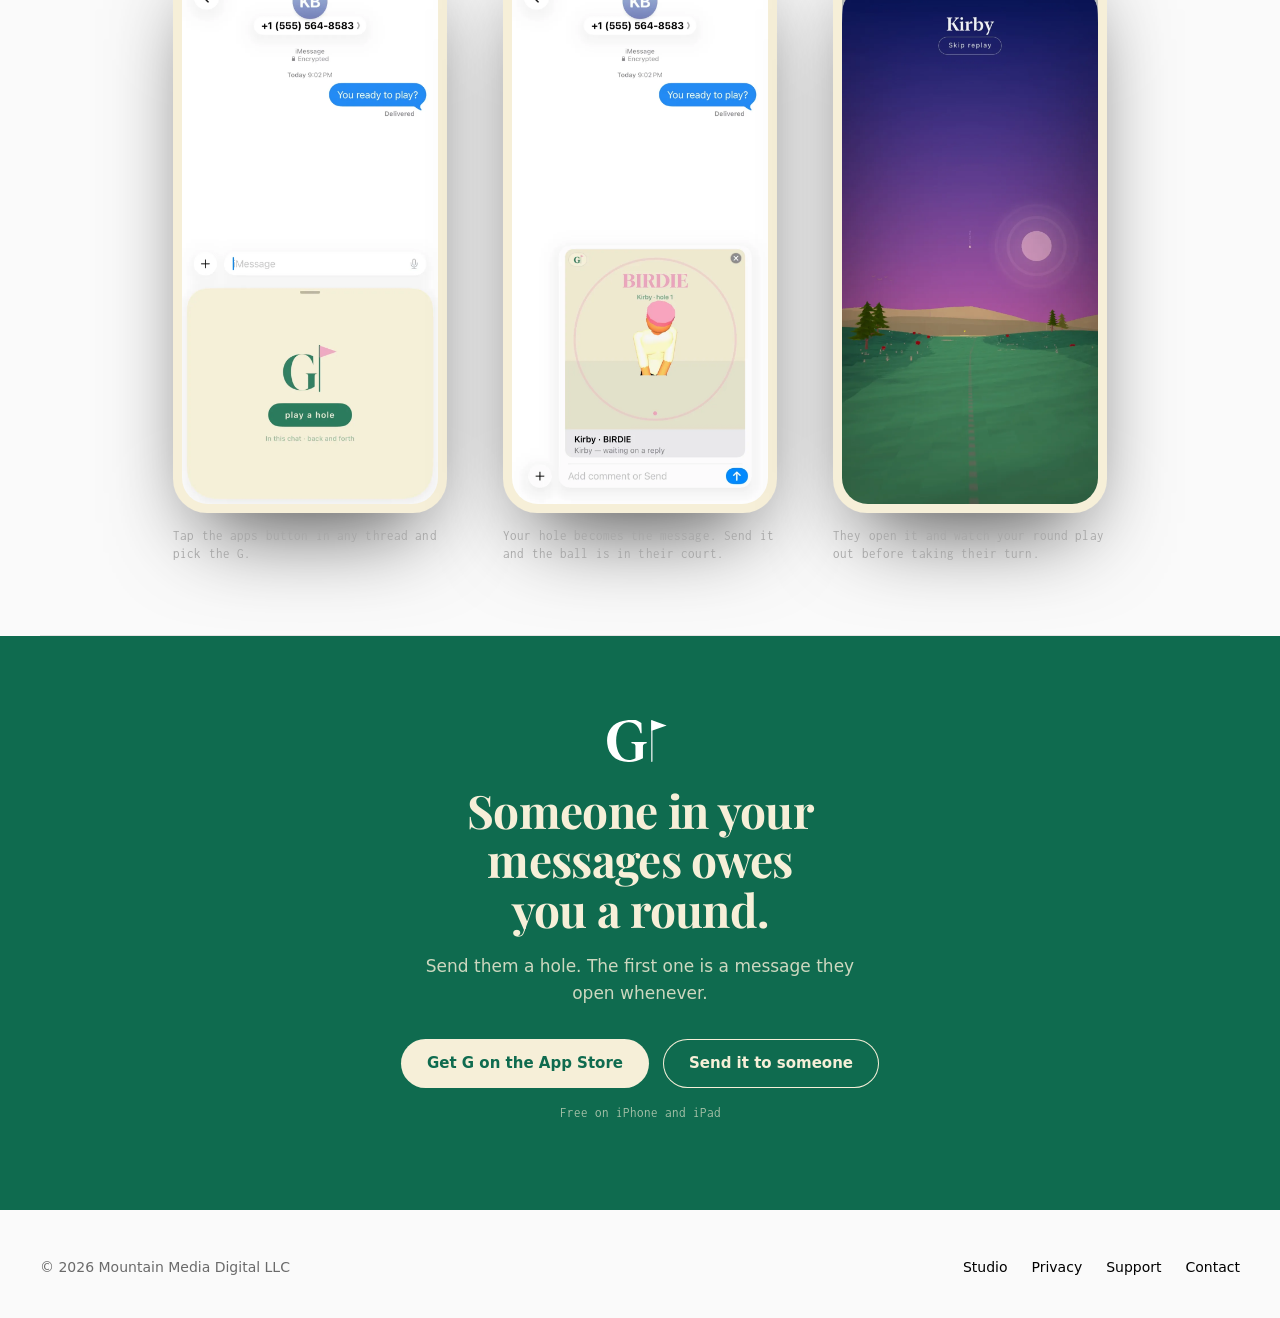
==== commit 5c3dcbc5: "G is out: point the page at the App Store" ====
--- a/g/index.html
+++ b/g/index.html
@@ -152,6 +152,9 @@
   .hero .cta:hover { background: #fff; color: var(--green-d); }
   .hero .cta-note { color: rgba(255,255,255,.74); }
   .badges { margin-top: 34px; display: flex; gap: 14px; flex-wrap: wrap; align-items: center; }
+  /* Two buttons now, so the note takes its own line rather than
+     crowding in beside them. */
+  .badges .cta-note { flex-basis: 100%; margin-top: 2px; }
   .cta {
     display: inline-flex; align-items: center; gap: 9px;
     background: var(--green); color: var(--cream);
@@ -160,6 +163,20 @@
   }
   .cta:hover { background: var(--green-d); color: var(--cream); }
   .cta-note { font-family: var(--mono); font-size: 13px; color: var(--fg-mute); }
+  /* Secondary action. The App Store link leads now that G is out, so
+     this one steps back to an outline. */
+  .cta.quiet { background: transparent; color: var(--green); box-shadow: inset 0 0 0 1px currentColor; }
+  .cta.quiet:hover { background: var(--green); color: var(--cream); box-shadow: none; }
+  /* The close section defines its own .cta later in the file, so this
+     pair must restate the background or it inherits a cream fill and
+     the cream label disappears into it. */
+  .hero .cta.quiet, .close .cta.quiet {
+    background: transparent; color: var(--cream);
+    box-shadow: inset 0 0 0 1px var(--cream);
+  }
+  .hero .cta.quiet:hover, .close .cta.quiet:hover {
+    background: var(--cream); color: var(--green); box-shadow: none;
+  }
 
   /* FILM STRIP: phone-shaped media, shown at phone scale.
      A full-bleed band in the game's own night sky, so the two handsets
@@ -360,6 +377,7 @@
   "applicationSubCategory": "Sports Game",
   "operatingSystem": "iOS",
   "url": "https://mountainmediadigital.com/g/",
+  "downloadUrl": "https://apps.apple.com/us/app/golf-game-g/id6790259018",
   "image": "https://mountainmediadigital.com/g/og-card.jpg",
   "description": "Asynchronous head-to-head golf played inside an iMessage conversation. Play your hole, send it, and your friend plays the same hole and sends it back. Nine courses, three formats.",
   "featureList": [
@@ -436,8 +454,9 @@
       back, inside the conversation you're already having.
     </p>
     <div class="badges">
-      <a class="cta" href="#how">See how it plays</a>
-      <span class="cta-note">iPhone and iPad · coming to the App Store</span>
+      <a class="cta" href="https://apps.apple.com/us/app/golf-game-g/id6790259018">Get G on the App Store</a>
+      <a class="cta quiet" href="#how">See how it plays</a>
+      <span class="cta-note">Free on iPhone and iPad</span>
     </div>
   </section>
 
@@ -715,12 +734,12 @@
     <img class="mark" src="g-mark.svg" alt="G">
     <h2>Someone in your messages owes you a round.</h2>
     <p>
-      Tell them it's coming. The first hole is a message they open
-      whenever.
+      Send them a hole. The first one is a message they open whenever.
     </p>
     <div class="badges">
-      <a class="cta" id="share" href="sms:&amp;body=Golf%20you%20play%20inside%20a%20text.%20https%3A%2F%2Fmountainmediadigital.com%2Fg%2F">Send it to someone</a>
-      <span class="cta-note">iPhone and iPad · coming to the App Store</span>
+      <a class="cta" href="https://apps.apple.com/us/app/golf-game-g/id6790259018">Get G on the App Store</a>
+      <a class="cta quiet" id="share" href="sms:&amp;body=Golf%20you%20play%20inside%20a%20text.%20https%3A%2F%2Fapps.apple.com%2Fus%2Fapp%2Fgolf-game-g%2Fid6790259018">Send it to someone</a>
+      <span class="cta-note">Free on iPhone and iPad</span>
     </div>
   </section>
 
@@ -788,7 +807,7 @@
       navigator.share({
         title: 'G',
         text: 'Golf you play inside a text.',
-        url: 'https://mountainmediadigital.com/g/'
+        url: 'https://apps.apple.com/us/app/golf-game-g/id6790259018'
       }).catch(function () {});
     });
   }
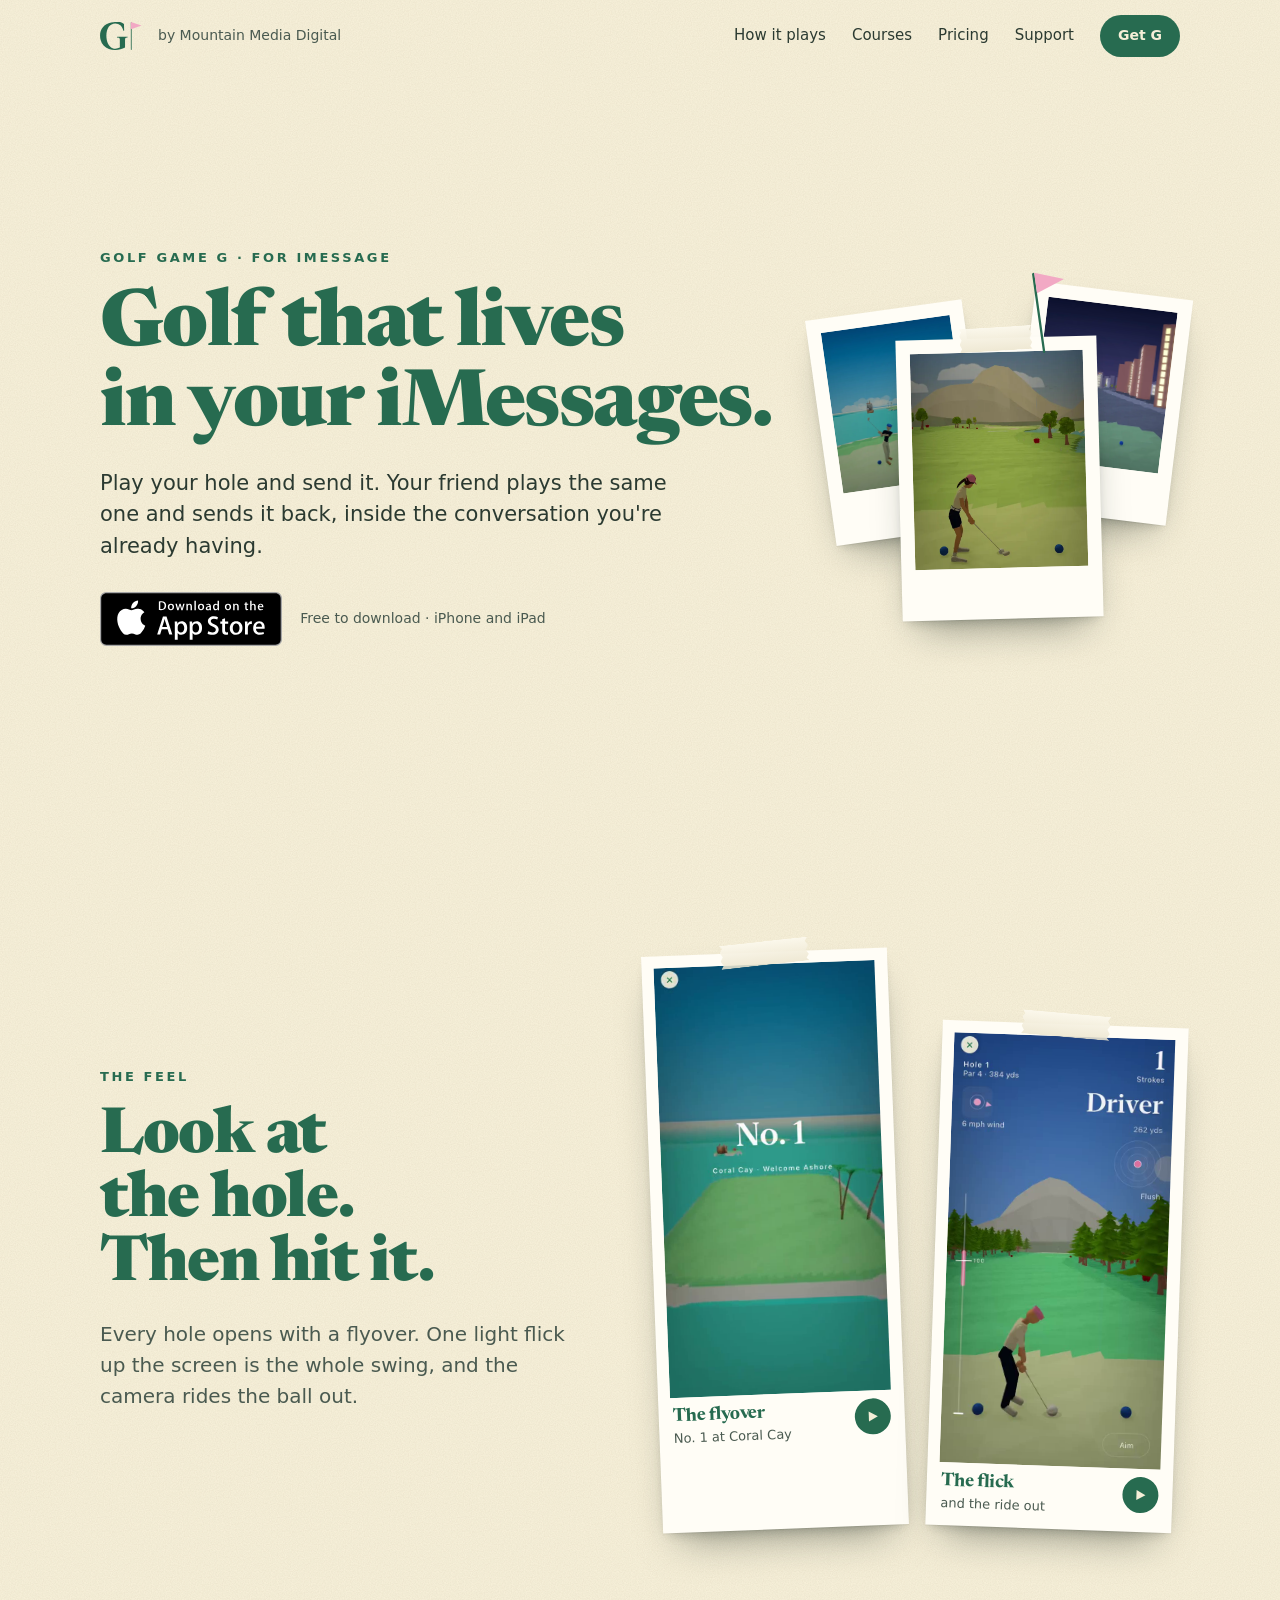
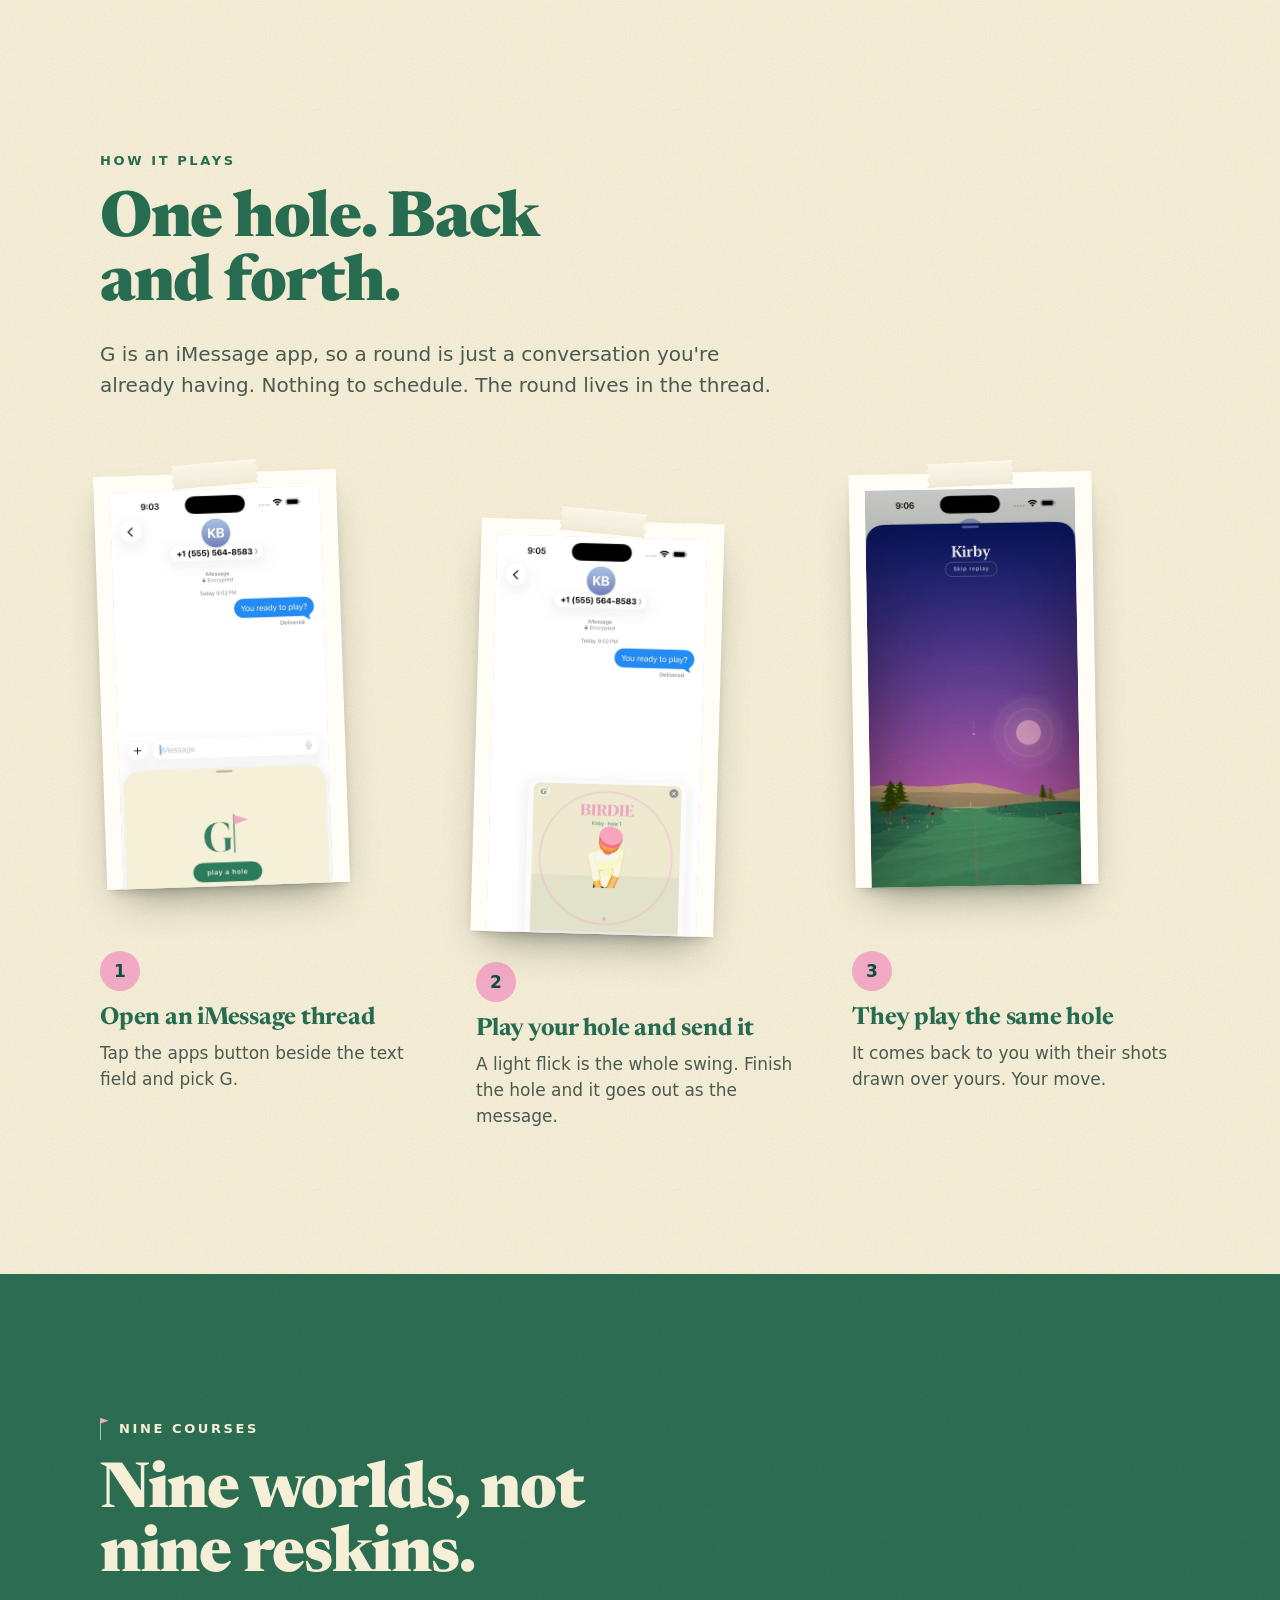
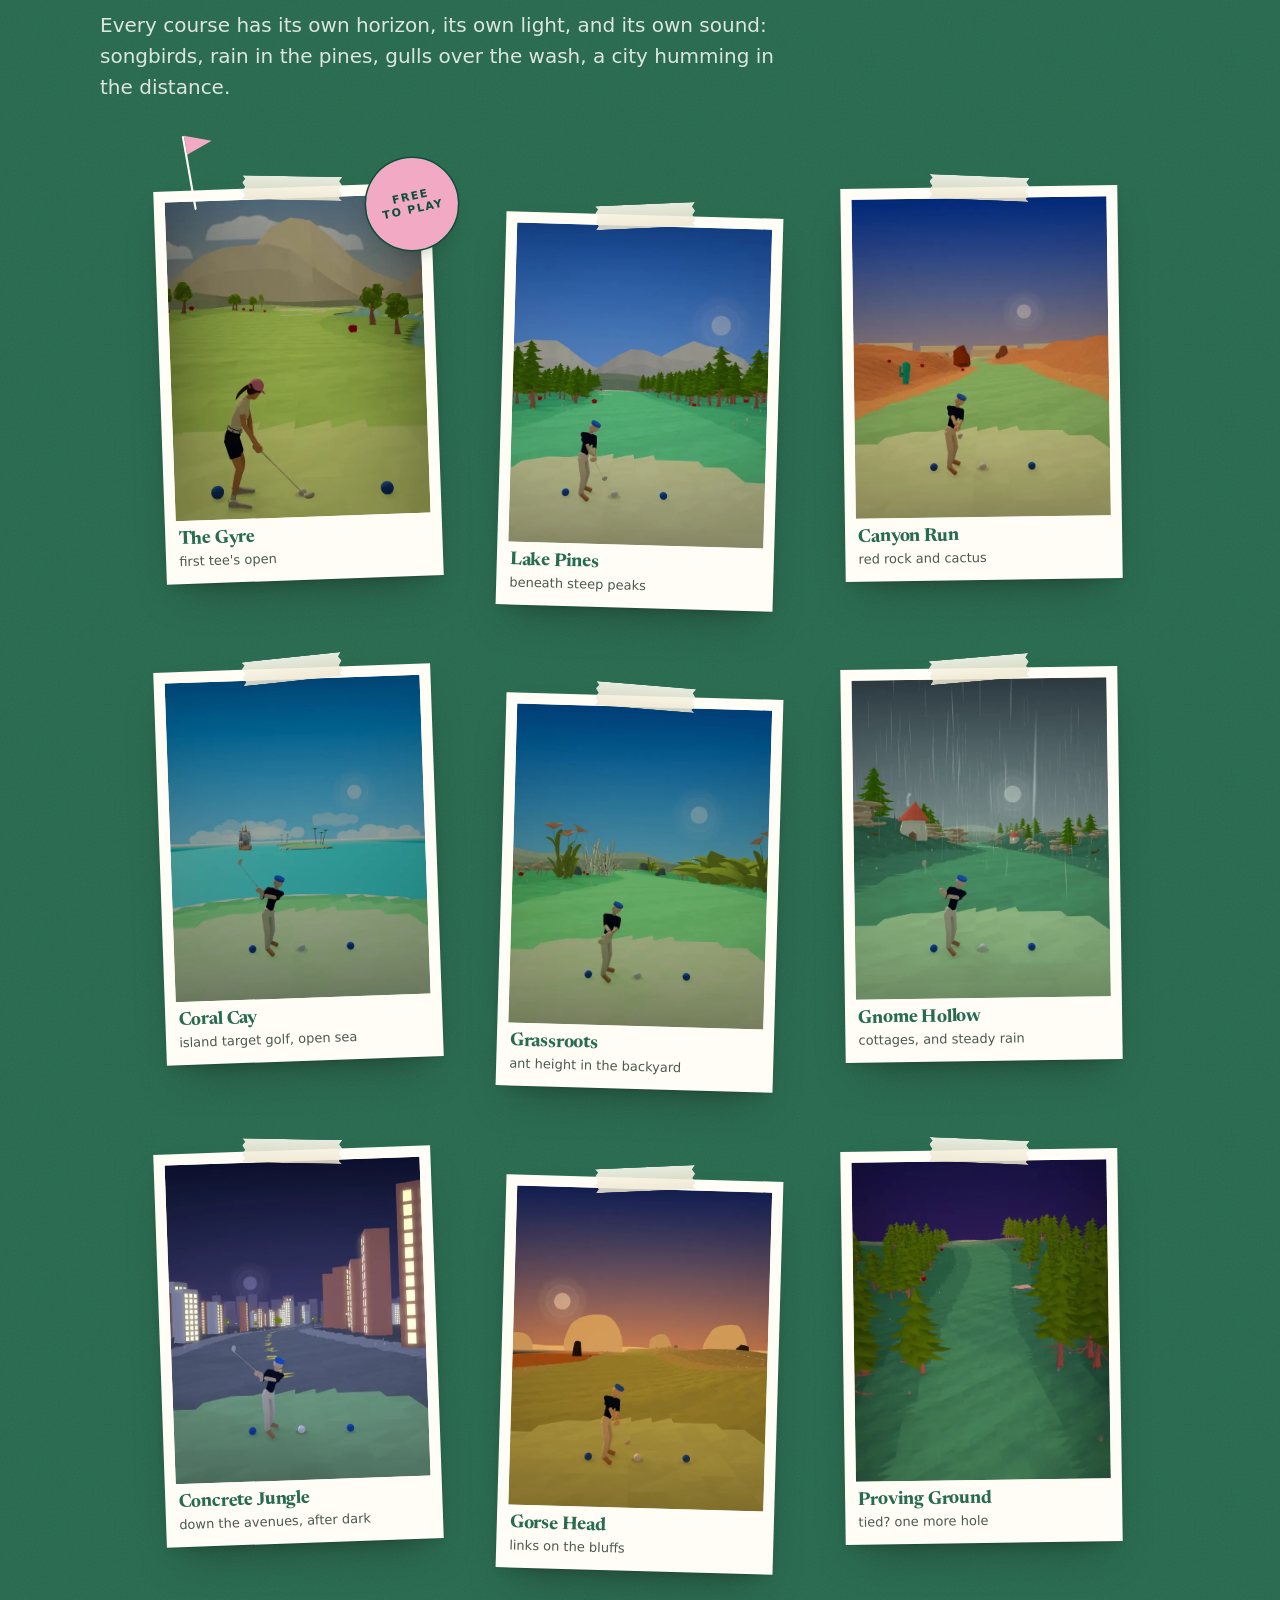
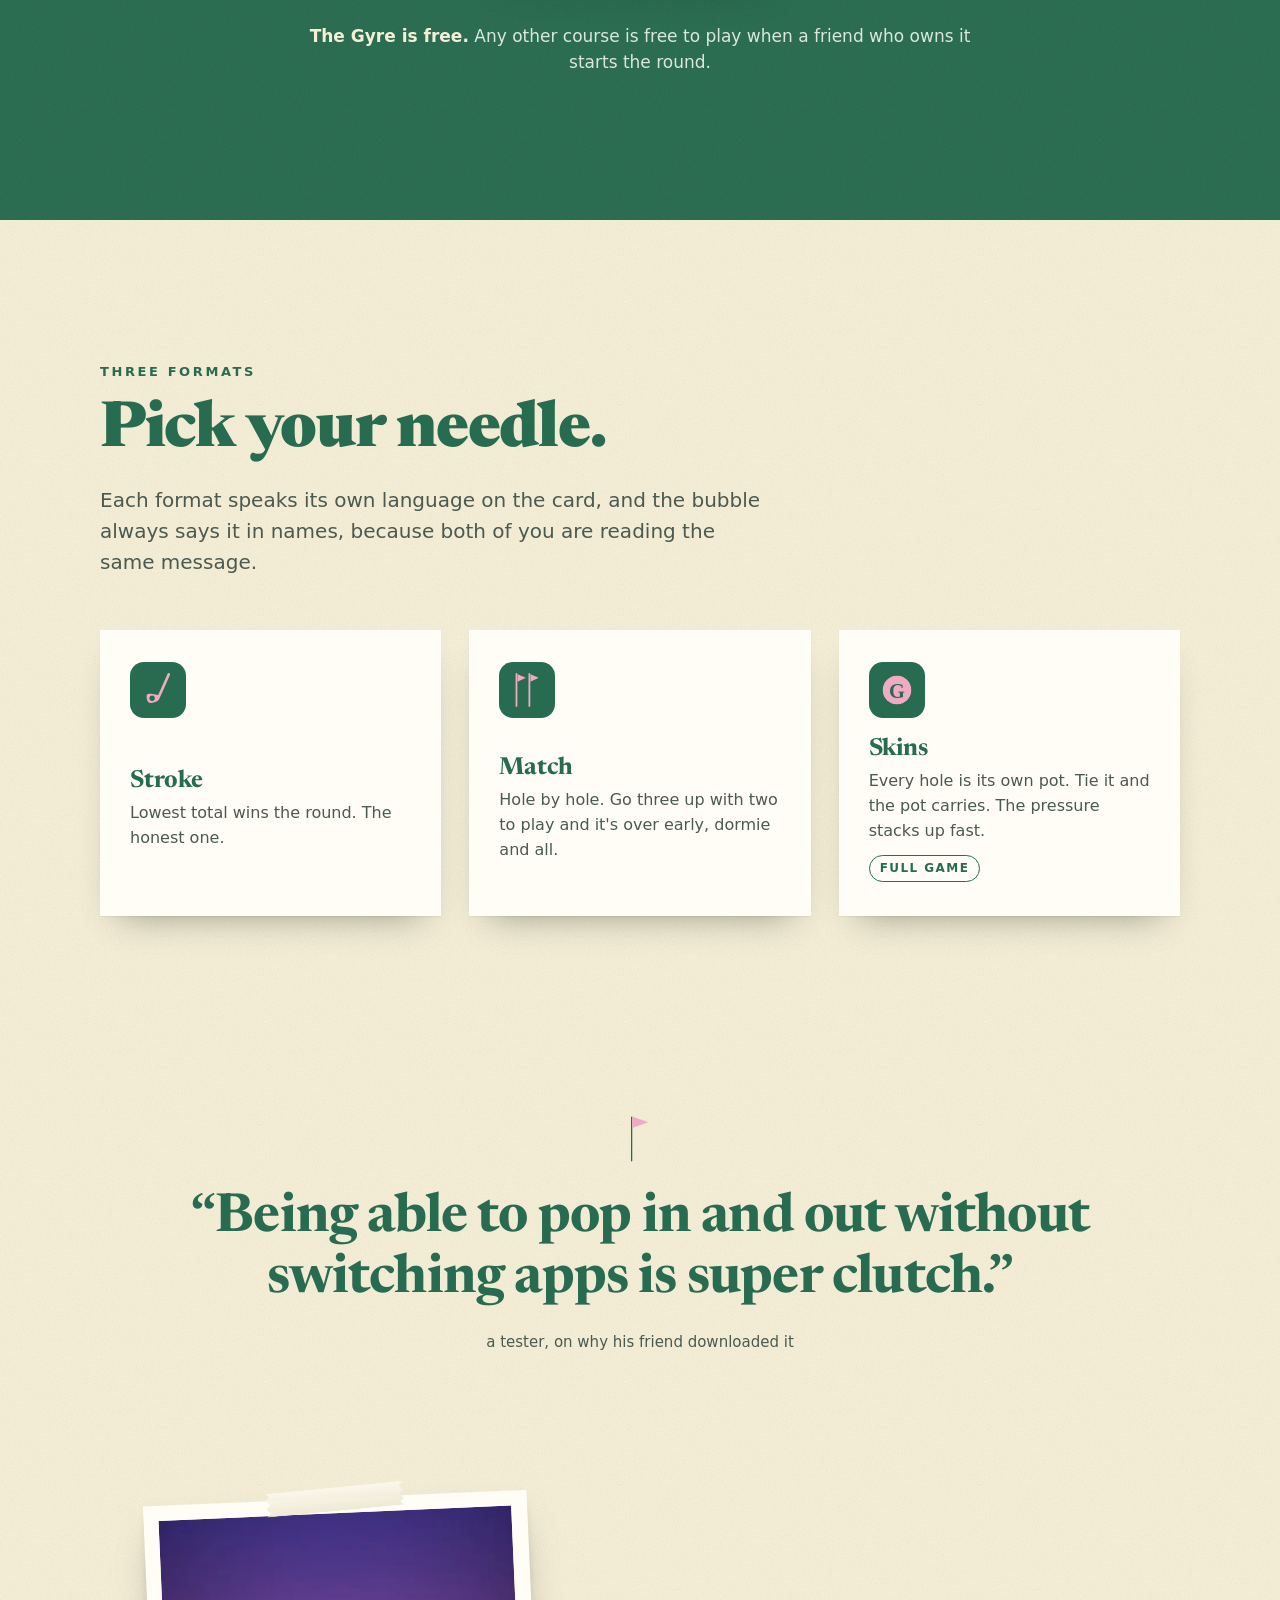
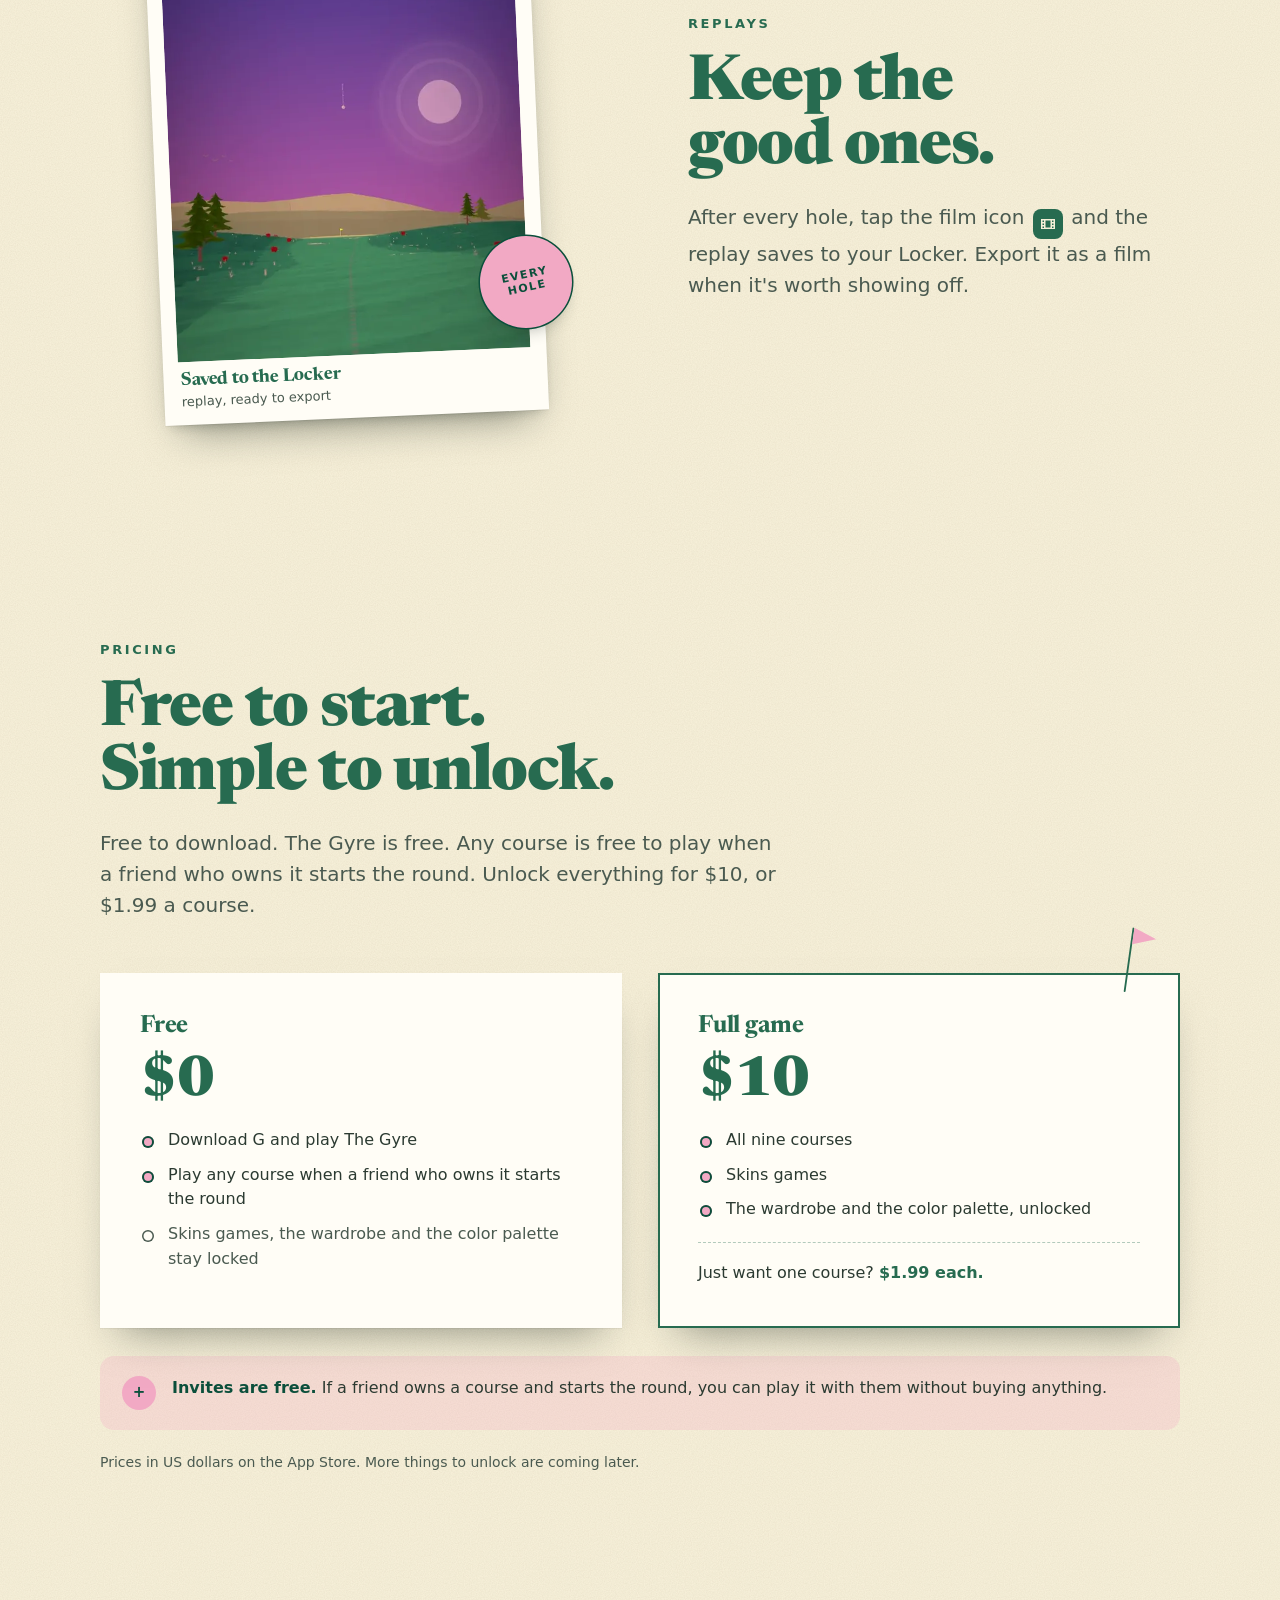
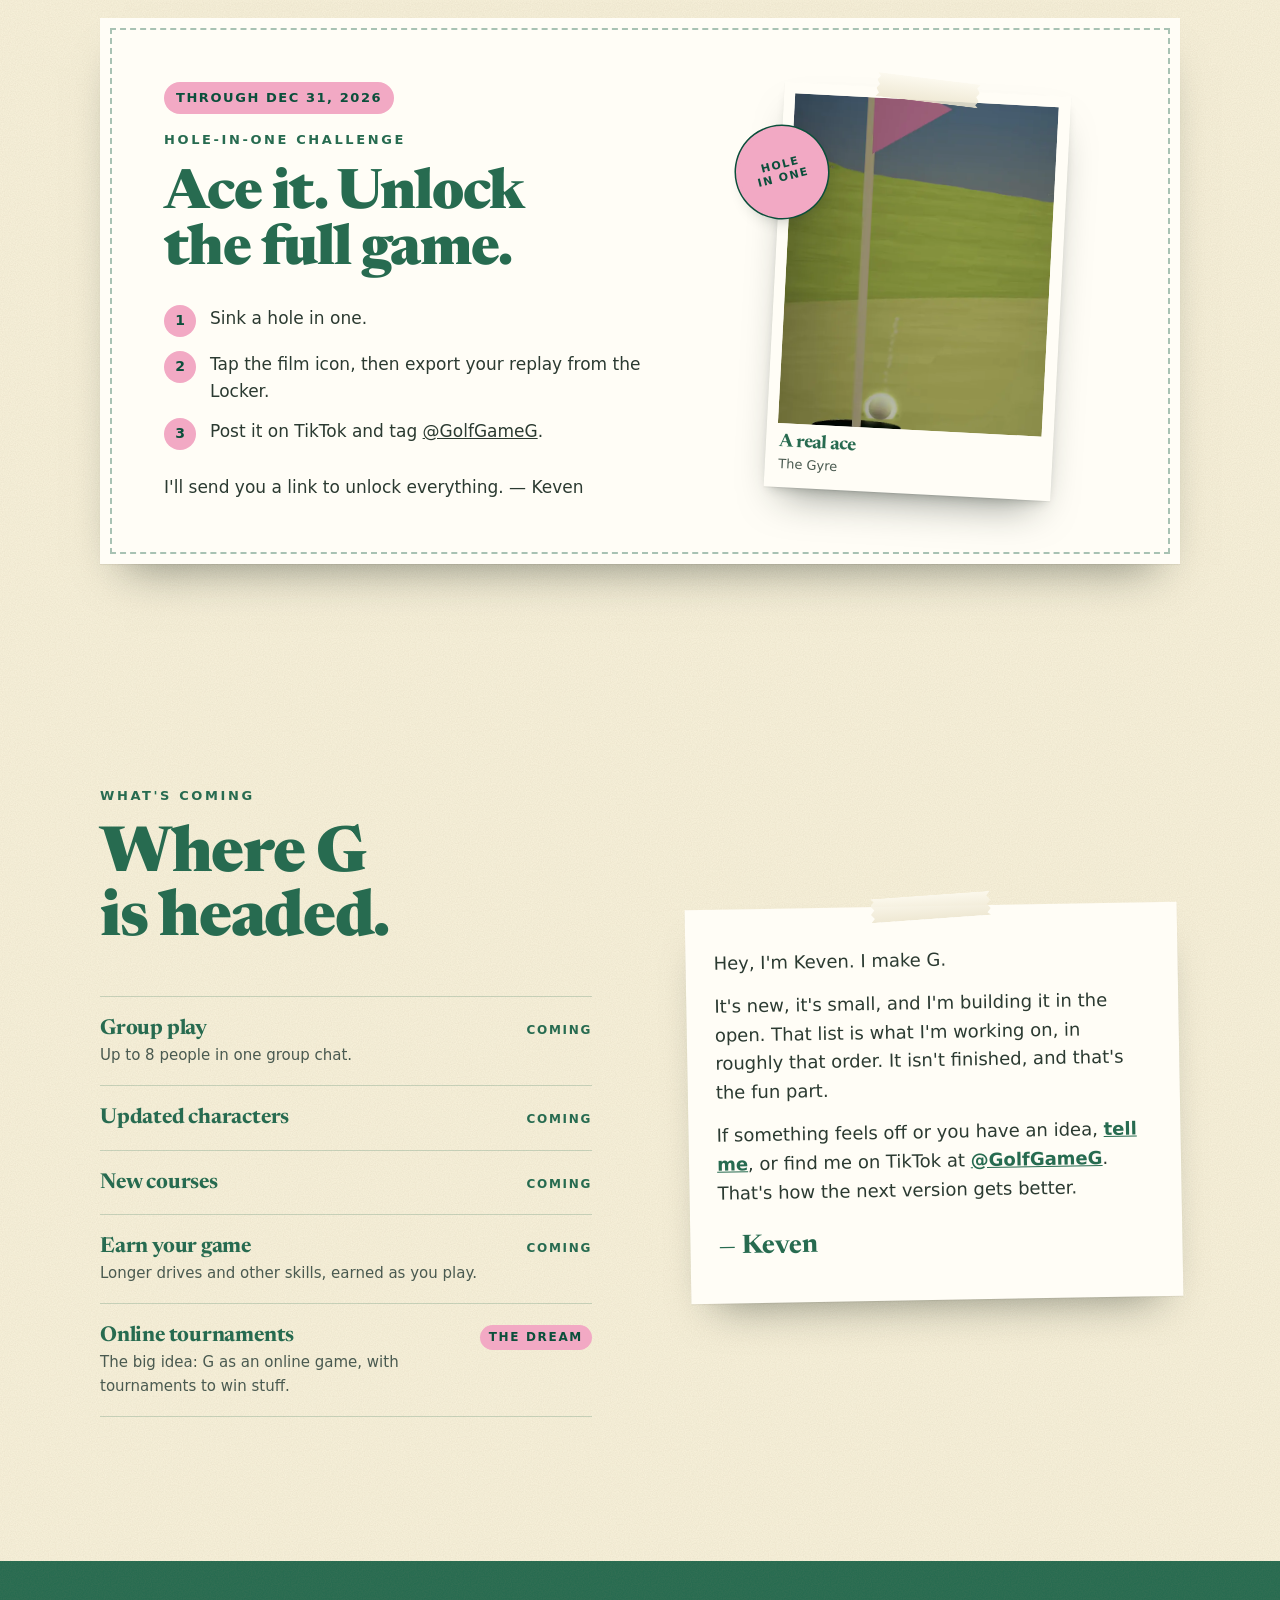
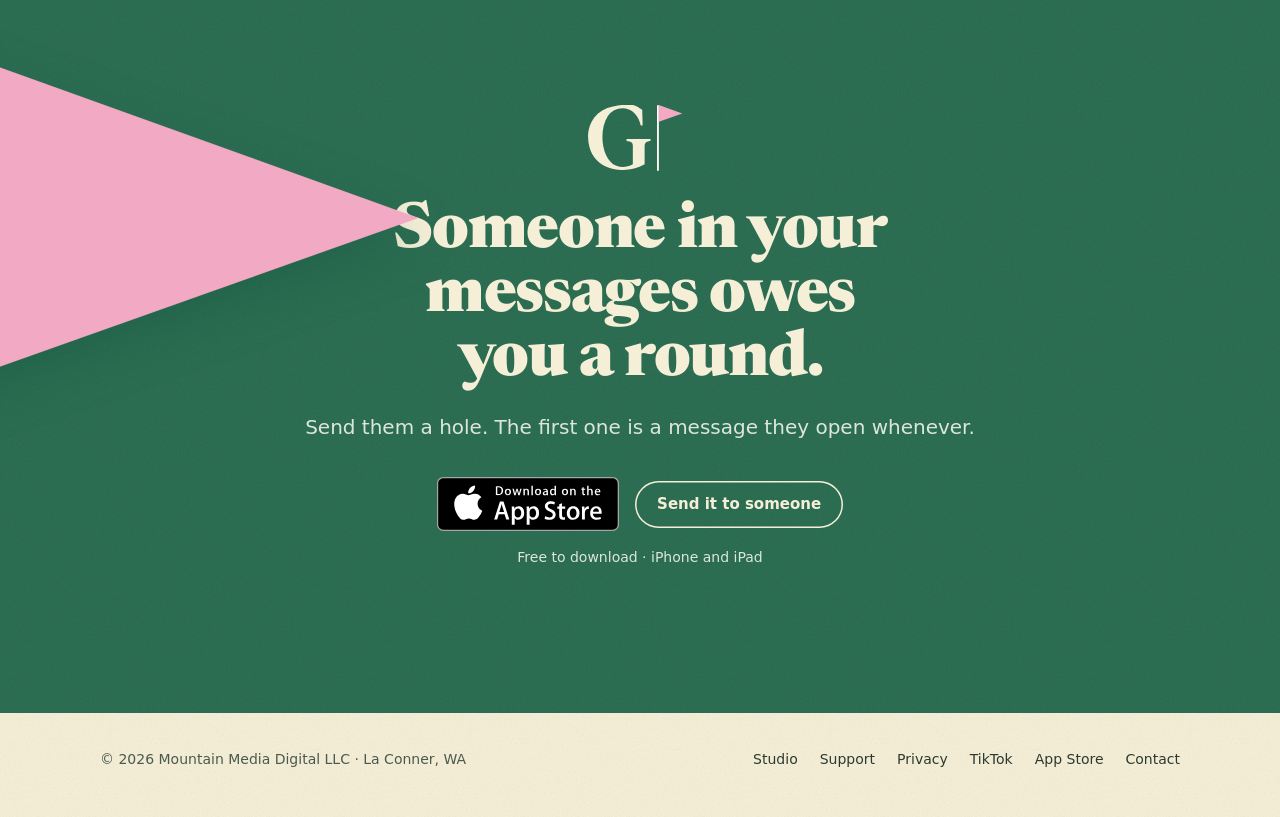
==== commit d6f25043: "G page redesign: cream/green paper system, taped prints, freed pink flag, pricing, promo, roadmap" ====
--- a/g/index.html
+++ b/g/index.html
@@ -2,10 +2,7 @@
 <html lang="en">
 <head>
 <meta charset="UTF-8">
-<meta name="viewport" content="width=device-width, initial-scale=1.0">
-<link rel="preconnect" href="https://fonts.googleapis.com">
-<link rel="preconnect" href="https://fonts.gstatic.com" crossorigin>
-<link href="https://fonts.googleapis.com/css2?family=Inconsolata:wght@400;700&family=Playfair+Display:wght@600;700&display=swap" rel="stylesheet">
+<meta name="viewport" content="width=device-width, initial-scale=1.0, viewport-fit=cover">
 <title>G · Golf duels in iMessage</title>
 <meta name="description" content="G is asynchronous golf for iMessage. Play your hole, send it, and your friend plays the same one. Nine courses, three formats, no schedules.">
 
@@ -28,344 +25,395 @@
 <link rel="icon" href="/g/favicon-32.png" sizes="32x32">
 <link rel="icon" href="/g/icon-192.png" sizes="192x192">
 <link rel="apple-touch-icon" href="/g/apple-touch-icon.png">
-<meta name="theme-color" content="#0f6b4f">
-
+<meta name="theme-color" content="#F6EFD8">
+
+<!-- Motion is opt-in: content is only hidden for a scroll-in when script runs. -->
+<script>document.documentElement.classList.add('js');</script>
 
 <style>
+  /* Newsreader is the web stand-in for New York. Apple devices resolve
+     ui-serif first and never fetch it. */
+  @font-face {
+    font-family: 'Newsreader';
+    src: url('fonts/newsreader-600-800.woff2') format('woff2');
+    font-weight: 600 800; font-style: normal; font-display: swap;
+  }
   :root {
-    --bg:      #fafafa;
-    --fg:      #000000;
-    --fg-dim:  #6a6a6a;
-    --fg-mute: #a8a8a8;
-    --rule:    #e5e5e5;
-
-    /* G's own colors: cream, clubhouse green, pennant pink. */
-    --cream:   #f6efd8;
-    --green:   #0f6b4f;
-    --green-d: #0b4f3b;
-    --pink:    #f2a9c4;
-
-    /* Playfair and Inconsolata are the site's own voices. The sans rides
-       the system stack: the game's SF Pro on Apple, and Inter was an SF
-       lookalike anyway, so this matches without downloading a thing. */
-    --sans:    system-ui, -apple-system, 'Segoe UI', Roboto, 'Helvetica Neue', Helvetica, Arial, sans-serif;
-    --mono:    'Inconsolata', ui-monospace, 'SF Mono', Menlo, Consolas, monospace;
-    --serif:   'Playfair Display', Georgia, 'Times New Roman', serif;
-  }
+    --cream:  #F6EFD8;
+    --paper:  #FFFDF6;
+    --green:  #276B50;
+    --deep:   #0B4F3B;
+    --pink:   #F2A9C4;
+    --ink:    #2B3A31;   /* body text on cream, 10.4:1 */
+    --dim:    #4A5A50;   /* secondary text on cream, 6.4:1 */
+    --mist:   #DCE6DE;   /* secondary text on green, 5.0:1 */
+    --serif:  ui-serif, 'New York', 'Newsreader', Georgia, 'Times New Roman', serif;
+    --sans:   system-ui, -apple-system, BlinkMacSystemFont, 'SF Pro Text', 'Segoe UI', Roboto, 'Helvetica Neue', Arial, sans-serif;
+    /* MOTION.md tokens */
+    --out:    cubic-bezier(.22, 1, .36, 1);
+    --settle: cubic-bezier(.34, 1.56, .64, 1);
+    --inout:  cubic-bezier(.65, 0, .35, 1);
+    --punch:  cubic-bezier(.18, 1.9, .4, 1);
+    --grain: url("data:image/svg+xml,%3Csvg xmlns='http://www.w3.org/2000/svg' width='180' height='180'%3E%3Cfilter id='n'%3E%3CfeTurbulence type='fractalNoise' baseFrequency='.85' numOctaves='2' stitchTiles='stitch'/%3E%3CfeColorMatrix values='0 0 0 0 .32 0 0 0 0 .28 0 0 0 0 .18 0 0 0 .16 -.04'/%3E%3C/filter%3E%3Crect width='100%25' height='100%25' filter='url(%23n)'/%3E%3C/svg%3E");
+    --wrap: 1160px;
+    --gut: 20px;
+  }
+  @media (min-width: 700px) { :root { --gut: 40px; } }
 
   *, *::before, *::after { box-sizing: border-box; margin: 0; padding: 0; }
-  html { scroll-behavior: smooth; }
+  html { scroll-behavior: smooth; -webkit-text-size-adjust: 100%; }
+  @media (prefers-reduced-motion: reduce) { html { scroll-behavior: auto; } }
   body {
-    background: var(--bg);
-    color: var(--fg);
+    background: var(--grain), var(--cream);
+    color: var(--ink);
     font-family: var(--sans);
-    line-height: 1.4;
+    font-size: 17px; line-height: 1.55;
     -webkit-font-smoothing: antialiased;
-    text-rendering: optimizeLegibility;
-  }
-  a { color: var(--fg); text-decoration: none; }
-  a:hover { color: var(--fg-dim); }
+    overflow-x: hidden;
+  }
+  img, video, svg { display: block; max-width: 100%; }
+  a { color: inherit; }
   ::selection { background: var(--green); color: var(--cream); }
-  img, video { max-width: 100%; display: block; }
-
-  .page { padding: 32px 40px; }
-  @media (max-width: 600px) { .page { padding: 20px; } }
-
-  /* TOP STRIP: matches the studio site */
-  .top {
-    display: flex;
-    justify-content: space-between;
-    align-items: baseline;
-    padding-bottom: 24px;
-    border-bottom: 1px solid var(--rule);
-    font-size: 14px;
-    color: var(--fg-dim);
-  }
-  .top .meta span { color: var(--fg-mute); padding: 0 4px; }
-  .top nav { display: flex; gap: 28px; }
-  .top nav a { color: var(--fg); }
-  @media (max-width: 600px) {
-    .top { flex-direction: column; gap: 12px; align-items: flex-start; font-size: 13px; }
-    .top nav { gap: 18px; }
-  }
-
-  /* HERO: the course itself, with the type standing in its sky. */
-  .hero {
-    position: relative; isolation: isolate;
-    margin: 0 -40px; padding: 96px 40px 104px;
-    border-bottom: 1px solid var(--rule);
-    background-color: var(--green);   /* only shows if the art fails */
-    background-position: center 45%;
-    background-size: cover;
-    background-repeat: no-repeat;
-    /* Flat-shaded art compresses hard: the WebP is a quarter of the
-       JPEG's weight. The plain url() stays first as the fallback for
-       anything that cannot parse image-set; only the winning
-       declaration is ever fetched. */
-    background-image: url('hero-lakepines.jpg');
-    background-image: image-set(url('hero-sm.webp') type('image/webp'),
-                                url('hero-sm.jpg') type('image/jpeg'));
-    color: #fff;
-  }
-  @media (min-width: 701px) {
-    .hero {
-      background-image: url('hero-lakepines.jpg');
-      background-image: image-set(url('hero-lakepines.webp') type('image/webp'),
-                                  url('hero-lakepines.jpg') type('image/jpeg'));
-    }
-  }
-  @media (max-width: 600px) { .hero { margin: 0 -20px; padding: 64px 20px 76px; } }
-  .hero::after {
-    content: ''; position: absolute; inset: 0; z-index: -1;
-    /* The scrim is the page's own colour decision, so it is clubhouse
-       green rather than the navy it used to be. It carries the dusk sky
-       toward the brand and hands off to the green film band below. */
-    background: linear-gradient(180deg,
-      rgba(5,41,30,.72) 0%, rgba(6,51,37,.42) 48%, rgba(6,51,37,.30) 100%);
-  }
-  .mark { width: 84px; margin-bottom: 26px; filter: brightness(0) invert(1); }
-  .hero h1 {
-    font-family: var(--serif);
-    font-weight: 700;
-    font-size: clamp(40px, 6.6vw, 80px);
-    line-height: 1.0;
-    letter-spacing: -0.02em;
-    max-width: 16ch;
-    /* Let the browser even out the lines instead of stranding a word. */
-    text-wrap: balance;
-    text-shadow: 0 2px 30px rgba(0,0,0,.42);
-  }
-  .hero .sub {
-    margin-top: 22px;
-    font-size: clamp(17px, 2.1vw, 21px);
-    line-height: 1.5;
-    color: rgba(255,255,255,.9);
-    /* The h1 carries a shadow; this sits lower, over pale fairway, and
-       needs one more than the headline does. */
-    text-shadow: 0 1px 18px rgba(4,26,18,.55);
-    max-width: 40ch;
-    font-weight: 300;
-    text-wrap: pretty;
-    text-shadow: 0 1px 20px rgba(0,0,0,.45);
-  }
-  .hero .cta { background: var(--cream); color: var(--green); }
-  .hero .cta:hover { background: #fff; color: var(--green-d); }
-  .hero .cta-note { color: rgba(255,255,255,.74); }
-  .badges { margin-top: 34px; display: flex; gap: 14px; flex-wrap: wrap; align-items: center; }
-  /* Two buttons now, so the note takes its own line rather than
-     crowding in beside them. */
-  .badges .cta-note { flex-basis: 100%; margin-top: 2px; }
-  .cta {
-    display: inline-flex; align-items: center; gap: 9px;
-    background: var(--green); color: var(--cream);
-    padding: 14px 26px; border-radius: 999px;
-    font-size: 15px; font-weight: 600;
-  }
-  .cta:hover { background: var(--green-d); color: var(--cream); }
-  .cta-note { font-family: var(--mono); font-size: 13px; color: var(--fg-mute); }
-  /* Secondary action. The App Store link leads now that G is out, so
-     this one steps back to an outline. */
-  .cta.quiet { background: transparent; color: var(--green); box-shadow: inset 0 0 0 1px currentColor; }
-  .cta.quiet:hover { background: var(--green); color: var(--cream); box-shadow: none; }
-  /* The close section defines its own .cta later in the file, so this
-     pair must restate the background or it inherits a cream fill and
-     the cream label disappears into it. */
-  .hero .cta.quiet, .close .cta.quiet {
-    background: transparent; color: var(--cream);
-    box-shadow: inset 0 0 0 1px var(--cream);
-  }
-  .hero .cta.quiet:hover, .close .cta.quiet:hover {
-    background: var(--cream); color: var(--green); box-shadow: none;
-  }
-
-  /* FILM STRIP: phone-shaped media, shown at phone scale.
-     A full-bleed band in the game's own night sky, so the two handsets
-     read as a screening rather than two pictures on a page. */
-  .film {
-    margin: 0 -40px; padding: 86px 40px 96px;
-    /* Clubhouse green, lifted at the top and deepened at the floor. The
-       band was the game's sky blue, which is not a brand colour. */
-    background:
-      radial-gradient(96% 68% at 50% 46%, #16805f 0%, var(--green) 42%, #05291e 100%);
-    color: #fff;
-  }
-  @media (max-width: 600px) { .film { margin: 0 -20px; padding: 58px 20px 64px; } }
-  .film .eyebrow { color: var(--pink); text-align: center; }
-  .film h2 {
-    font-family: var(--serif); font-weight: 700;
-    font-size: clamp(28px, 4.2vw, 46px); line-height: 1.1;
-    letter-spacing: -0.015em; color: var(--cream);
-    text-align: center; margin: 0 auto 52px; max-width: 20ch;
-    text-wrap: balance;
-  }
-  @media (max-width: 600px) { .film h2 { margin-bottom: 34px; } }
-  .film-grid {
-    display: flex; flex-wrap: wrap; gap: 40px 56px;
-    justify-content: center; align-items: flex-start;
-  }
-  /* Only the film pair gets the wider gutter; the thread runs three
-     across and needs every pixel to stay on one line. */
-  .film .film-grid { gap: 40px 64px; }
-  /* The thread grid runs three across and must still fit; only the film
-     pair gets the larger handset. */
-  .plate { width: 274px; max-width: 78vw; }
-  .film .plate { width: 320px; }
-  /* Drop the second handset so the pair reads as a still from a reel,
-     not a matched pair of thumbnails. */
-  .film .plate:nth-child(2) { margin-top: 56px; }
-  @media (max-width: 820px) { .film .plate:nth-child(2) { margin-top: 0; } }
-  .screen {
-    background: var(--cream);
-    border-radius: 34px;
-    padding: 9px;
-    box-shadow: 0 40px 90px -30px rgba(0,0,0,.75),
-                0 0 0 1px rgba(255,255,255,.10);
-  }
-  .screen video, .screen img { border-radius: 26px; width: 100%; }
-  .cap {
-    font-family: var(--mono); font-size: 12.5px; color: var(--fg-mute);
-    margin-top: 14px; letter-spacing: 0.01em; line-height: 1.45;
-  }
-  .film .cap { color: rgba(246,239,216,.66); text-align: center; }
-
-  /* SECTIONS */
-  .sec { padding: 72px 0; border-bottom: 1px solid var(--rule); }
-  .sec h2 {
-    font-family: var(--serif); font-weight: 600;
-    font-size: clamp(28px, 4vw, 44px); letter-spacing: -0.01em;
-    margin-bottom: 10px;
-  }
-  .sec .lede {
-    font-size: 17px; color: var(--fg-dim); max-width: 62ch;
-    font-weight: 300; line-height: 1.55; margin-bottom: 44px;
-  }
-  .eyebrow {
-    font-family: var(--mono); font-size: 12px; letter-spacing: 0.14em;
-    text-transform: uppercase; color: var(--fg-mute); margin-bottom: 16px;
-  }
-
-  /* THREE STEPS */
-  .steps { display: grid; grid-template-columns: repeat(3, 1fr); gap: 36px; }
-  @media (max-width: 820px) { .steps { grid-template-columns: 1fr; gap: 28px; } }
-  .step .n {
-    font-family: var(--serif); font-size: 40px; color: var(--pink);
-    line-height: 1; margin-bottom: 12px;
-  }
-  .step h3 { font-size: 17px; font-weight: 600; margin-bottom: 7px; }
-  .step p { font-size: 15px; color: var(--fg-dim); font-weight: 300; line-height: 1.55; }
+  :focus-visible { outline: 3px solid var(--green); outline-offset: 3px; border-radius: 4px; }
+  .green :focus-visible { outline-color: var(--pink); }
+  .skip { position: absolute; left: -999px; top: 8px; background: var(--green); color: var(--cream); padding: 10px 16px; border-radius: 999px; z-index: 50; }
+  .skip:focus { left: 12px; }
+
+  .wrap { max-width: var(--wrap); margin: 0 auto; padding: 0 var(--gut); }
+  .sec { padding: 96px 0; position: relative; }
+  @media (min-width: 900px) { .sec { padding: 144px 0; } }
+  .sec.tight { padding-top: 24px; }
+  @media (min-width: 900px) { .sec.tight { padding-top: 80px; } }
+
+  /* TYPE */
+  .serif, h1, h2, h3 { font-family: var(--serif); font-weight: 800; letter-spacing: -0.02em; line-height: 1; color: var(--green); }
+  h1 { font-size: clamp(42px, 11vw, 80px); }
+  h1 .ln { display: block; }
+  h2 { font-size: clamp(36px, 8.6vw, 64px); text-wrap: balance; max-width: 16ch; }
+  h3 { font-size: 24px; font-weight: 700; letter-spacing: -0.01em; line-height: 1.12; }
+  .label {
+    font-family: var(--sans); font-weight: 600; font-size: 13px; line-height: 1.2;
+    letter-spacing: .2em; text-transform: uppercase; color: var(--green);
+    display: flex; align-items: center; gap: 10px; margin-bottom: 20px;
+  }
+  .lede { font-size: 18px; line-height: 1.55; color: var(--dim); max-width: 34em; margin-top: 22px; text-wrap: pretty; }
+  @media (min-width: 900px) { .lede { font-size: 20px; } }
+  @media (min-width: 900px) and (max-width: 1099px) { h1 { font-size: 6.4vw; } }
+  .green { background: var(--grain), var(--green); color: var(--cream); }
+  .green h2, .green h3, .green .label { color: var(--cream); }
+  .green .lede { color: var(--mist); }
+
+  /* THE FLAG: freed from the mark. Cloth flutters at 1.5 Hz. */
+  .flag { overflow: visible; }
+  .flag .pole { fill: var(--green); }
+  .green .flag .pole { fill: var(--paper); }
+  .flag .cloth { fill: var(--pink); transform-box: fill-box; transform-origin: 0% 50%; animation: flutter .667s ease-in-out infinite; }
+  @keyframes flutter {
+    0%, 100% { transform: skewY(0deg) scaleX(1); }
+    30%      { transform: skewY(-5deg) scaleX(.93); }
+    65%      { transform: skewY(3deg) scaleX(.98); }
+  }
+  .label .flag { width: 9px; height: 22px; flex: none; }
+
+  /* PAPER: prints, tape, stamps */
+  .print {
+    position: relative; background: var(--paper);
+    padding: 4% 4% 0;
+    box-shadow: 0 1px 1px rgba(0,0,0,.06), 0 22px 40px -18px rgba(24,36,28,.5), 0 6px 12px -6px rgba(24,36,28,.25);
+  }
+  .print picture, .print video, .print > img { display: block; width: 100%; background: #cfd8cc; }
+  .print img, .print video { width: 100%; height: 100%; object-fit: cover; }
+  .print .ph { aspect-ratio: 4 / 5; overflow: hidden; background: #cfd8cc; }
+  .print figcaption, .print .cap { padding: 10px 2px 14px; font-size: 13px; line-height: 1.35; color: var(--dim); }
+  .print .cap b, .print figcaption b { display: block; font-family: var(--serif); font-size: 18px; font-weight: 700; color: var(--green); letter-spacing: -0.01em; line-height: 1.1; margin-bottom: 2px; }
+  .print.bare { padding-bottom: 14%; }
+  .tape {
+    position: absolute; z-index: 3; left: 50%; top: -11px; width: 36%; height: 24px; margin-left: -18%;
+    background: linear-gradient(180deg, rgba(252,249,238,.9), rgba(236,229,206,.86));
+    box-shadow: 0 1px 2px rgba(0,0,0,.10);
+    clip-path: polygon(0 0,100% 0,97% 18%,100% 36%,97% 54%,100% 72%,97% 88%,100% 100%,0 100%,3% 84%,0 66%,3% 48%,0 30%,3% 14%);
+    transform: rotate(var(--tr, -3deg));
+  }
+  .stamp {
+    display: inline-grid; place-items: center; text-align: center;
+    width: 86px; height: 86px; border-radius: 50%;
+    background: var(--pink); color: var(--deep);
+    font-family: var(--sans); font-weight: 700; font-size: 11px; letter-spacing: .14em; text-transform: uppercase; line-height: 1.15;
+    box-shadow: 0 0 0 3px var(--pink), 0 0 0 4.5px var(--deep), 0 10px 18px -8px rgba(24,36,28,.45);
+    transform: rotate(-12deg);
+  }
+
+  /* BUTTONS */
+  .badge { display: inline-block; line-height: 0; border-radius: 10px; }
+  .badge img { height: 54px; width: auto; }
+  .pill {
+    display: inline-flex; align-items: center; gap: 8px; min-height: 44px;
+    background: var(--green); color: var(--cream); text-decoration: none;
+    padding: 12px 22px; border-radius: 999px; font-weight: 600; font-size: 15px; border: 0; cursor: pointer; font-family: var(--sans);
+  }
+  .pill:hover { background: var(--deep); }
+  .pill.ghost { background: transparent; color: var(--cream); box-shadow: inset 0 0 0 1.5px var(--cream); }
+  .pill.ghost:hover { background: var(--cream); color: var(--green); }
+  .note { font-size: 14px; color: var(--dim); }
+  .green .note { color: var(--mist); }
+
+  /* TOP */
+  .top { position: relative; z-index: 5; }
+  .top .wrap { display: flex; align-items: center; justify-content: space-between; height: 72px; }
+  .top .home { display: flex; align-items: center; gap: 12px; text-decoration: none; font-size: 14px; color: var(--dim); }
+  .top .home img { width: 46px; height: auto; }
+  .top nav { display: flex; align-items: center; gap: 26px; font-size: 15px; }
+  .top nav a { text-decoration: none; color: var(--ink); }
+  .top nav a:hover { color: var(--green); text-decoration: underline; text-underline-offset: 4px; }
+  .top nav .pill { color: var(--cream); padding: 10px 18px; min-height: 40px; font-size: 14px; }
+  .top nav .pill:hover { text-decoration: none; color: var(--cream); }
+  .top .by { display: none; }
+  @media (min-width: 900px) { .top .by { display: inline; } }
+  @media (max-width: 819px) { .top nav .opt { display: none; } }
+
+  /* HERO */
+  .hero { padding: 28px 0 72px; }
+  .hero .wrap { display: grid; gap: 40px; }
+  .hero .sub { font-size: 19px; line-height: 1.5; color: var(--ink); max-width: 30em; margin-top: 22px; text-wrap: pretty; }
+  .hero .act { display: flex; flex-wrap: wrap; align-items: center; gap: 12px 18px; margin-top: 30px; }
+  .collage { position: relative; width: 100%; max-width: 520px; margin: 0 auto; aspect-ratio: 1 / 1.02; }
+  .collage .print { position: absolute; }
+  .collage .c1 { width: 44%; left: 0;  top: 12%; transform: rotate(-8deg); z-index: 1; }
+  .collage .c2 { width: 44%; right: 0; top: 7%;  transform: rotate(7deg); z-index: 1; }
+  .collage .c3 { width: 56%; left: 22%; top: 20%; transform: rotate(-1.5deg); z-index: 2; }
+  .collage .hflag { position: absolute; z-index: 4; width: 9%; left: 62%; top: 1.5%; transform: rotate(-8deg); transform-origin: 50% 100%; }
+  .collage .hflag svg { width: 100%; height: auto; }
+  @media (min-width: 900px) {
+    .hero { padding: 56px 0 104px; }
+    .hero .wrap { grid-template-columns: 1.15fr 1fr; align-items: center; gap: 48px; min-height: min(calc(100vh - 230px), 640px); }
+    .hero h1 .ln { white-space: nowrap; }
+    .collage { max-width: 560px; }
+    .hero .sub { font-size: 21px; }
+  }
+
+  /* FEEL (gameplay clips) */
+  .feel .wrap { display: grid; gap: 48px; }
+  .reel { display: grid; grid-template-columns: 1fr 1fr; gap: 16px; max-width: 640px; margin: 0 auto; width: 100%; }
+  .reel .print { padding: 5% 5% 0; }
+  .reel .print:nth-child(1) { transform: rotate(-2.2deg); }
+  .reel .print:nth-child(2) { transform: rotate(2deg); margin-top: 36px; }
+  .reel .ph { aspect-ratio: 540 / 1048; }
+  .reel video { cursor: pointer; }
+  .reel .cap { display: flex; align-items: flex-start; justify-content: space-between; gap: 8px; }
+  .pp {
+    flex: none; width: 36px; height: 36px; border-radius: 50%; border: 0; cursor: pointer;
+    background: var(--green); color: var(--cream); display: grid; place-items: center; margin-top: -2px;
+  }
+  .pp svg { width: 12px; height: 12px; fill: currentColor; }
+  .pp .i-play { display: none; }
+  .pp[aria-pressed="false"] .i-play { display: block; }
+  .pp[aria-pressed="false"] .i-pause { display: none; }
+  @media (min-width: 900px) {
+    .feel .wrap { grid-template-columns: 1fr 1.1fr; align-items: center; gap: 72px; }
+    .reel { gap: 36px; }
+    .reel .print:nth-child(2) { margin-top: 72px; }
+  }
+
+  /* HOW */
+  .steps { list-style: none; display: grid; gap: 36px; margin-top: 56px; counter-reset: s; }
+  .step { display: grid; grid-template-columns: 38% 1fr; gap: 22px; align-items: center; }
+  .step .print { padding: 5% 5% 0; }
+  .step .print .ph { aspect-ratio: 900 / 1700; }
+  .step .print img { object-position: 50% 0; }
+  .step:nth-child(1) .print { transform: rotate(-2deg); }
+  .step:nth-child(2) .print { transform: rotate(1.6deg); }
+  .step:nth-child(3) .print { transform: rotate(-1deg); }
+  .num {
+    width: 40px; height: 40px; border-radius: 50%; background: var(--pink); color: var(--deep);
+    display: grid; place-items: center; font-weight: 700; font-size: 17px; margin-bottom: 14px;
+  }
+  .step p { margin-top: 8px; color: var(--dim); font-size: 16px; }
+  @media (min-width: 900px) {
+    .steps { grid-template-columns: repeat(3, 1fr); gap: 48px; margin-top: 72px; }
+    .step { grid-template-columns: 1fr; gap: 28px; align-items: start; }
+    .step .print { width: 74%; }
+    .step:nth-child(2) { margin-top: 48px; }
+    .step p { font-size: 17px; }
+  }
+
+  /* SWEEP: the big pink flag wipes cream to green */
+  .sweep { position: relative; isolation: isolate; overflow: hidden; }
+  .sweep::before { content: ''; position: absolute; inset: 0; z-index: -1; background: var(--grain), var(--green); }
+  .sweep > .sw { display: none; }
+  .js .sweep.armed { background: transparent; color: var(--green); }
+  .js .sweep.armed::before { clip-path: inset(0 0 0 var(--clip, 100%)); }
+  .js .sweep.armed > .sw { display: block; position: absolute; top: 0; bottom: 0; left: 0; z-index: 6; pointer-events: none; transform: translateX(100vw); will-change: transform; }
+  .sw .sw-pole { position: absolute; top: 0; bottom: 0; left: -4px; width: 8px; background: var(--paper); border-radius: 4px; box-shadow: 0 0 18px rgba(11,79,59,.35); }
+  .sw svg { position: absolute; top: 40px; left: 2px; width: clamp(240px, 56vw, 620px); max-width: none; height: auto; overflow: visible; filter: drop-shadow(0 18px 24px rgba(11,79,59,.3)); }
+  .sw svg .cloth { fill: var(--pink); transform-box: fill-box; transform-origin: 0% 50%; animation: flutter .33s ease-in-out infinite; }
+  .js .sweep.armed:not(.done) .wrap { opacity: 0; }
+  .js .sweep.done .wrap { opacity: 1; transition: opacity .4s var(--out); }
 
   /* COURSES */
-  .courses { display: grid; grid-template-columns: repeat(3, 1fr); gap: 20px; }
-  @media (max-width: 900px) { .courses { grid-template-columns: repeat(2, 1fr); } }
-  @media (max-width: 560px) { .courses { grid-template-columns: 1fr; } }
-  .course img { border-radius: 14px; background: var(--cream); aspect-ratio: 3/2; object-fit: cover; }
-  .course .name { font-size: 15px; font-weight: 600; margin-top: 12px; }
-  .course .where { font-family: var(--mono); font-size: 12.5px; color: var(--fg-mute); margin-top: 2px; }
-  .roster-lead {
-    margin-top: 40px; font-family: var(--mono); font-size: 12px;
-    letter-spacing: 0.12em; text-transform: uppercase; color: var(--fg-mute);
-  }
-  .roster {
-    margin-top: 12px; display: flex; flex-wrap: wrap; gap: 8px 10px;
-    font-family: var(--mono); font-size: 13.5px; color: var(--fg-dim);
-  }
-  .roster span { background: var(--cream); padding: 6px 13px; border-radius: 999px; }
+  .courses { list-style: none; display: grid; grid-template-columns: 1fr 1fr; gap: 28px 16px; margin-top: 56px; }
+  .course { position: relative; }
+  .course:nth-child(3n+1) .print { transform: rotate(-2deg); }
+  .course:nth-child(3n+2) .print { transform: rotate(1.6deg); }
+  .course:nth-child(3n)   .print { transform: rotate(-.8deg); }
+  .course:last-child { grid-column: 1 / -1; width: calc(50% - 9px); justify-self: center; }
+  .course .tape { --tr: 3deg; }
+  .course:nth-child(even) .tape { --tr: -4deg; }
+  .course .free { position: absolute; z-index: 4; right: -10px; top: -22px; width: 70px; height: 70px; font-size: 9.5px; }
+  .course .cflag { position: absolute; z-index: 5; left: 10%; top: -40px; width: 22px; transform: rotate(-10deg); }
+  .courses-note { margin-top: 52px; font-size: 17px; color: var(--mist); max-width: 40em; }
+  .courses-note strong { color: var(--cream); font-weight: 600; }
+  @media (min-width: 760px) {
+    .courses { grid-template-columns: repeat(3, 1fr); gap: 56px 40px; margin-top: 84px; }
+    .course:last-child { grid-column: auto; width: auto; }
+    .course:nth-child(3n+2) { margin-top: 28px; }
+    .course .free { width: 86px; height: 86px; font-size: 11px; right: -18px; top: -26px; }
+    .course .cflag { width: 30px; top: -54px; }
+  }
+  @media (min-width: 1100px) {
+    .courses { gap: 60px 64px; max-width: 960px; margin-left: auto; margin-right: auto; }
+    .courses-note { text-align: center; margin-left: auto; margin-right: auto; }
+  }
 
   /* FORMATS */
-  .formats { display: grid; grid-template-columns: repeat(3, 1fr); gap: 20px; }
-  @media (max-width: 820px) { .formats { grid-template-columns: 1fr; } }
-  .fmt { background: var(--cream); border-radius: 18px; padding: 28px 26px; }
-  .fmt h3 { font-family: var(--serif); font-size: 25px; color: var(--green); margin-bottom: 8px; }
-  .fmt p { font-size: 15px; color: #4c5b53; font-weight: 300; line-height: 1.55; }
-  .screen video { cursor: pointer; }
-  .screen video:focus-visible { outline: 3px solid var(--pink); outline-offset: 3px; }
-  /* GLYPHS:START */
-  /* ── Extruded glyphs ──────────────────────────────────────────────
-     The app spins these in SceneKit: one bezier extruded along Z,
-     pennant-pink faces, deeper walls, a slow turn about Y. The browser
-     has no extrude, so each is a stack of copies stepped along Z inside
-     a preserve-3d parent. Same silhouette, same colors, same period. */
-  .gl-defs { position: absolute; width: 0; height: 0; overflow: hidden; }
-  .gl {
-    width: 116px; height: 116px; margin: 0 auto;
-    display: grid; place-items: center;
-    perspective: 754px;
-    /* The app stands these on the clubhouse green, which is what makes
-       the pink carry. Same plinth here. */
-    background: var(--green); border-radius: 27px;
-  }
-  .gl-spin {
-    position: relative; width: 116px; height: 116px;
-    transform-style: preserve-3d;
-    animation: gl-turn var(--turn, 9s) linear infinite;
-  }
-  .gl-spin > svg {
-    position: absolute; inset: 0; width: 100%; height: 100%;
-    transform: translateZ(var(--z));
-    fill: #e08aab;                 /* BrandCoin.pennantDeep, the walls */
-  }
-  .gl-spin > svg.f { fill: var(--pink); }   /* pennant, the two faces */
-  @keyframes gl-turn { to { transform: rotateY(360deg); } }
-
-  /* A object spinning forever is a nuisance if motion is a problem.
-     Hold it at a three-quarter angle, where the extrusion still reads. */
+  .formats { list-style: none; display: grid; gap: 18px; margin-top: 52px; }
+  .fmt { background: var(--paper); padding: 26px 24px 26px; position: relative;
+         box-shadow: 0 1px 1px rgba(0,0,0,.05), 0 18px 34px -20px rgba(24,36,28,.45);
+         display: grid; grid-template-columns: 56px 1fr; gap: 18px; align-items: start; }
+  .fmt .ico { width: 56px; height: 56px; border-radius: 14px; background: var(--green); display: grid; place-items: center; }
+  .fmt .ico svg { width: 34px; height: 34px; fill: var(--pink); }
+  .fmt p { color: var(--dim); font-size: 16px; margin-top: 6px; }
+  .fmt .tag { display: inline-block; margin-top: 12px; font-size: 12px; font-weight: 600; letter-spacing: .12em; text-transform: uppercase; color: var(--green);
+              border: 1.5px solid currentColor; border-radius: 999px; padding: 3px 10px; }
+  @media (min-width: 900px) {
+    .formats { grid-template-columns: repeat(3, 1fr); gap: 28px; }
+    .fmt { grid-template-columns: 1fr; padding: 32px 30px 34px; }
+    .fmt:nth-child(2) { transform: translateY(24px); }
+  }
+
+  /* QUOTE */
+  .quote { padding: 40px 0 96px; }
+  .quote figure { max-width: 900px; margin: 0 auto; text-align: center; position: relative; }
+  .quote blockquote p { font-family: var(--serif); font-weight: 700; font-size: clamp(30px, 6.4vw, 54px); line-height: 1.12; letter-spacing: -0.015em; color: var(--green); text-wrap: balance; }
+  .quote figcaption { margin-top: 22px; font-size: 15px; color: var(--dim); }
+  .quote .flag { width: 18px; height: 46px; margin: 0 auto 26px; }
+  @media (min-width: 900px) { .quote { padding: 56px 0 144px; } }
+
+  /* REPLAYS */
+  .split { display: grid; gap: 52px; align-items: center; }
+  .replay-art { position: relative; width: 78%; max-width: 400px; margin: 0 auto; }
+  .replay-art .print { transform: rotate(-2.5deg); }
+  .replay-art .stamp { position: absolute; right: -8%; bottom: 18%; z-index: 4; }
+  .film-ico { display: inline-grid; place-items: center; width: 30px; height: 30px; border-radius: 8px; background: var(--green); vertical-align: -8px; margin: 0 2px; }
+  .film-ico svg { width: 16px; height: 16px; fill: var(--cream); }
+  @media (min-width: 900px) {
+    .split { grid-template-columns: 1fr 1fr; gap: 96px; }
+    .split.flip > :first-child { order: 2; }
+  }
+
+  /* PRICING */
+  .plans { display: grid; gap: 24px; margin-top: 52px; }
+  .plan { background: var(--paper); padding: 30px 26px 32px; position: relative;
+          box-shadow: 0 1px 1px rgba(0,0,0,.05), 0 22px 40px -22px rgba(24,36,28,.5); }
+  .plan .price { font-family: var(--serif); font-weight: 800; font-size: 56px; line-height: 1; color: var(--green); letter-spacing: -0.02em; margin: 14px 0 6px; }
+  .plan .price small { font-family: var(--sans); font-size: 16px; font-weight: 500; letter-spacing: 0; color: var(--dim); margin-left: 6px; }
+  .plan ul { list-style: none; margin-top: 18px; display: grid; gap: 10px; }
+  .plan li { padding-left: 28px; position: relative; font-size: 16px; }
+  .plan li::before { content: ''; position: absolute; left: 2px; top: .5em; width: 12px; height: 12px; border-radius: 50%; background: var(--pink); box-shadow: inset 0 0 0 2px var(--deep); }
+  .plan li.no { color: var(--dim); }
+  .plan li.no::before { background: transparent; box-shadow: inset 0 0 0 1.5px var(--dim); }
+  .plan .or { margin-top: 20px; padding-top: 18px; border-top: 1px dashed rgba(39,107,80,.35); font-size: 16px; }
+  .plan .or strong { color: var(--green); }
+  .plan.full { box-shadow: inset 0 0 0 2px var(--green), 0 22px 40px -22px rgba(24,36,28,.5); }
+  .plan.full .pflag { position: absolute; right: 26px; top: -44px; width: 26px; transform: rotate(8deg); }
+  .invite { margin-top: 28px; display: flex; gap: 16px; align-items: flex-start; background: rgba(242,169,196,.28); padding: 20px 22px; border-radius: 14px; }
+  .invite .num { flex: none; margin: 0; width: 34px; height: 34px; font-size: 15px; }
+  .invite p { font-size: 16px; }
+  .invite strong { color: var(--deep); }
+  .fine { margin-top: 22px; font-size: 14px; color: var(--dim); }
+  @media (min-width: 900px) {
+    .plans { grid-template-columns: 1fr 1fr; gap: 36px; }
+    .plan { padding: 40px 40px 42px; }
+  }
+
+  /* PROMO */
+  .promo .card {
+    position: relative; background: var(--paper); padding: 28px 22px 30px; display: grid; gap: 32px;
+    box-shadow: 0 1px 1px rgba(0,0,0,.05), 0 26px 44px -24px rgba(24,36,28,.5);
+    outline: 2px dashed rgba(39,107,80,.4); outline-offset: -12px;
+  }
+  .promo .when { display: inline-block; background: var(--pink); color: var(--deep); font-weight: 700; font-size: 13px; letter-spacing: .12em; text-transform: uppercase; padding: 6px 12px; border-radius: 999px; margin-bottom: 18px; }
+  .promo h2 { font-size: clamp(34px, 8vw, 56px); }
+  .promo ol { list-style: none; display: grid; gap: 14px; margin-top: 26px; }
+  .promo li { display: flex; gap: 14px; align-items: flex-start; font-size: 17px; }
+  .promo li .num { flex: none; margin: 0; width: 32px; height: 32px; font-size: 14px; }
+  .promo .sig { margin-top: 24px; font-size: 17px; color: var(--ink); }
+  .promo .sig a { color: var(--green); font-weight: 600; }
+  .promo .art { position: relative; width: 72%; max-width: 330px; margin: 0 auto; }
+  .promo .art .print { transform: rotate(3deg); }
+  .promo .art .stamp { position: absolute; left: -12%; top: 10%; z-index: 4; transform: rotate(-14deg); }
+  @media (min-width: 900px) {
+    .promo .card { grid-template-columns: 1.25fr 1fr; align-items: center; padding: 64px 64px; gap: 56px; }
+  }
+
+  /* NEXT + NOTE */
+  .next { list-style: none; display: grid; gap: 0; margin-top: 44px; border-top: 1px solid rgba(39,107,80,.22); }
+  .next li { display: grid; grid-template-columns: 1fr auto; gap: 16px; align-items: baseline; padding: 18px 0; border-bottom: 1px solid rgba(39,107,80,.22); }
+  .next li strong { font-family: var(--serif); font-weight: 700; font-size: 21px; color: var(--green); letter-spacing: -0.01em; line-height: 1.2; }
+  .next li span { display: block; font-size: 15px; color: var(--dim); margin-top: 2px; }
+  .next em { font-style: normal; font-size: 12px; font-weight: 600; letter-spacing: .14em; text-transform: uppercase; color: var(--green); white-space: nowrap; }
+  .next li.dream em { color: var(--deep); background: var(--pink); padding: 3px 9px; border-radius: 999px; }
+  .letter { position: relative; background: var(--paper); padding: 40px 28px 34px; transform: rotate(-1deg);
+            box-shadow: 0 1px 1px rgba(0,0,0,.05), 0 24px 44px -24px rgba(24,36,28,.5); }
+  .letter p { font-size: 18px; line-height: 1.6; color: var(--ink); }
+  .letter p + p { margin-top: 14px; }
+  .letter .from { font-family: var(--serif); font-weight: 700; font-size: 26px; color: var(--green); margin-top: 20px; }
+  .letter a { color: var(--green); font-weight: 600; }
+  .letter .tape { width: 120px; margin-left: -60px; }
+
+  /* CLOSE */
+  .close { text-align: center; }
+  .close .wrap { display: grid; justify-items: center; }
+  .close .mark { width: 104px; margin-bottom: 30px; position: relative; }
+  .close .mark img { width: 100%; height: auto; }
+  .close .mflag { position: absolute; left: 66.7%; top: 0; width: 25.4%; }
+  .close .mflag svg { width: 100%; height: auto; }
+  .close h2 { margin: 0 auto; max-width: 14ch; }
+  .close .lede { margin: 20px auto 0; }
+  .close .act { display: flex; flex-wrap: wrap; justify-content: center; align-items: center; gap: 14px 16px; margin-top: 34px; }
+  .close .note { margin-top: 16px; }
+
+  /* FOOT */
+  .foot { padding: 36px 0 44px; font-size: 14px; color: var(--dim); }
+  .foot .wrap { display: flex; flex-wrap: wrap; justify-content: space-between; gap: 18px; }
+  .foot nav { display: flex; flex-wrap: wrap; gap: 8px 22px; }
+  .foot a { color: var(--ink); text-decoration: none; min-height: 24px; display: inline-block; }
+  .foot a:hover { color: var(--green); text-decoration: underline; text-underline-offset: 3px; }
+
+  /* SCROLL-IN: type rises, prints drop and settle */
+  .js .rv { opacity: 0; transform: translateY(28px); }
+  .js .rv.in { opacity: 1; transform: none; transition: opacity .4s var(--out) var(--d, 0s), transform .4s var(--out) var(--d, 0s); }
+  .js .dp { opacity: 0; translate: 0 -70px; scale: 1.06; rotate: 7deg; }
+  .js .dp.in { opacity: 1; translate: 0 0; scale: 1; rotate: 0deg;
+    transition: opacity .3s var(--out) var(--d, 0s), translate .6s var(--settle) var(--d, 0s), scale .6s var(--settle) var(--d, 0s), rotate .6s var(--settle) var(--d, 0s); }
+  .js .pk { opacity: 0; scale: 1.3; }
+  .js .pk.in { opacity: 1; scale: 1; transition: opacity .2s var(--out) var(--d, 0s), scale .28s var(--punch) var(--d, 0s); }
+  .js .fl { opacity: 0; translate: 120px -90px; }
+  .js .fl.in { opacity: 1; translate: 0 0; animation: plant .9s var(--settle) var(--d, 0s) backwards; }
+  @keyframes plant {
+    0%   { opacity: 0; translate: 140px -110px; rotate: 18deg; }
+    55%  { opacity: 1; translate: 0 6px; rotate: -4deg; scale: 1 .88; }
+    75%  { translate: 0 0; rotate: 3deg; scale: 1 1.03; }
+    100% { translate: 0 0; rotate: 0deg; scale: 1 1; }
+  }
+
   @media (prefers-reduced-motion: reduce) {
-    .gl-spin { animation: none; transform: rotateY(-24deg); }
-  }
-  .fmt { text-align: center; }
-  .fmt .gl { margin-bottom: 16px; }
-  /* The section's own mark. It leads the eyebrow, so it lines up with
-     the text column rather than floating centered over left-set type. */
-  .sec > .gl { margin: 0 0 20px; }
-  /* GLYPHS:END */
-
-
-
-  /* PULLQUOTE */
-  .pull { padding: 76px 0; border-bottom: 1px solid var(--rule); }
-  .pull p {
-    font-family: var(--serif); font-size: clamp(24px, 3.6vw, 40px);
-    line-height: 1.25; max-width: 20ch; letter-spacing: -0.01em;
-  }
-  .pull .who { font-family: var(--mono); font-size: 13px; color: var(--fg-mute); margin-top: 22px;
-    display: flex; align-items: center; justify-content: center; gap: 10px; }
-  /* A drawn rule instead of a dash character, so the attribution still
-     reads as an attribution. */
-  .pull .who::before { content: ''; width: 26px; height: 1px; background: currentColor; opacity: 0.55; }
-
-  /* FOOT */
-  /* THE CLOSE: a green band bookending the hero, and the only ask on
-     the page. It hands you a half-written message, which is the same
-     move the game makes. */
-  .close {
-    margin: 0 -40px; padding: 84px 40px 88px;
-    background: var(--green); color: var(--cream);
-    text-align: center;
-  }
-  @media (max-width: 600px) { .close { margin: 0 -20px; padding: 60px 20px 64px; } }
-  .close .mark { width: 66px; margin: 0 auto 24px; }
-  .close h2 {
-    font-family: var(--serif); font-weight: 700;
-    font-size: clamp(30px, 4.4vw, 46px); line-height: 1.08;
-    letter-spacing: -0.015em; color: var(--cream);
-    max-width: 18ch; margin: 0 auto; text-wrap: balance;
-  }
-  .close p {
-    margin: 18px auto 0; max-width: 40ch;
-    font-size: 17px; font-weight: 300; line-height: 1.6;
-    color: rgba(246,239,216,.82); text-wrap: pretty;
-  }
-  .close .badges { margin-top: 32px; justify-content: center; }
-  .close .cta { background: var(--cream); color: var(--green); border: 0; cursor: pointer;
-                font-family: var(--sans); }
-  .close .cta:hover { background: #fff; color: var(--green-d); }
-  .close .cta-note { color: rgba(246,239,216,.66); }
-
-  .foot {
-    padding: 48px 0 8px; display: flex; justify-content: space-between;
-    flex-wrap: wrap; gap: 18px; font-size: 14px; color: var(--fg-dim);
-  }
-  .foot nav { display: flex; gap: 24px; }
+    .flag .cloth, .sw svg .cloth { animation: none; }
+    .js .rv, .js .dp, .js .pk, .js .fl { opacity: 1; transform: none; translate: none; scale: none; rotate: none; animation: none; transition: none; }
+    .js .sweep.armed::before { clip-path: none; }
+    .js .sweep.armed > .sw { display: none; }
+    .js .sweep.armed .wrap { opacity: 1; }
+    .js .sweep.armed { color: var(--cream); }
+  }
 </style>
 
 <script type="application/ld+json">
@@ -377,20 +425,21 @@
   "applicationSubCategory": "Sports Game",
   "operatingSystem": "iOS",
   "url": "https://mountainmediadigital.com/g/",
-  "downloadUrl": "https://apps.apple.com/us/app/golf-game-g/id6790259018",
+  "downloadUrl": "https://apps.apple.com/app/apple-store/id6790259018?pt=128826739&ct=website&mt=8",
   "image": "https://mountainmediadigital.com/g/og-card.jpg",
   "description": "Asynchronous head-to-head golf played inside an iMessage conversation. Play your hole, send it, and your friend plays the same hole and sends it back. Nine courses, three formats.",
   "featureList": [
     "Play inside an iMessage thread",
     "Nine courses",
     "Stroke, Match and Skins",
-    "Ghost replay of your rival's shots"
+    "Ghost replay of your rival's shots",
+    "Save hole replays to the Locker and export them as films"
   ],
   "offers": {
     "@type": "Offer",
     "price": "0",
     "priceCurrency": "USD",
-    "description": "Free to play, with optional in-app purchases."
+    "description": "Free to download with The Gyre included. Unlock the full game for $10, or courses for $1.99 each."
   },
   "publisher": {
     "@type": "Organization",
@@ -407,399 +456,414 @@
 </script>
 </head>
 <body>
-<!-- GLYPHS:START -->
-<svg class="gl-defs" aria-hidden="true" focusable="false"><defs>
-    <path id="gl-bubble" fill-rule="evenodd" d="M-0.62 -1.1 H0.62 A0.48 0.48 0 0 1 1.1 -0.62 V0.62 A0.48 0.48 0 0 1 0.62 1.1 H-0.62 A0.48 0.48 0 0 1 -1.1 0.62 V-0.62 A0.48 0.48 0 0 1 -0.62 -1.1 Z M0.66 -0.10 C0.66 -0.40 0.36 -0.65 0 -0.65 C-0.36 -0.65 -0.66 -0.40 -0.66 -0.10 C-0.66 0.15 -0.60 0.22 -0.50 0.30 C-0.52 0.42 -0.54 0.55 -0.62 0.66 C-0.40 0.60 -0.28 0.45 0 0.45 C0.36 0.45 0.66 0.20 0.66 -0.10 Z"/>
-    <mask id="gl-coin-mask" maskUnits="userSpaceOnUse"
-          x="-2.02" y="-2.02" width="4.04" height="4.04">
-      <circle cx="0" cy="0" r="1.15" fill="#fff"/>
-      <text x="0" y="0" fill="#000" font-family="'Playfair Display',Georgia,serif"
-            font-weight="600" font-size="1.72" text-anchor="middle"
-            dominant-baseline="central">G</text>
-    </mask>
-    <g id="gl-coin"><circle cx="0" cy="0" r="1.15" mask="url(#gl-coin-mask)"/></g>
-    <g id="gl-match" fill-rule="evenodd">
-      <g transform="scale(0.002587) translate(-350.30 -521.80)">
-        <path d="M55.2,1014.6c0,16.4-11.8,28.8-27.2,29-15.5.1-28-12.2-28-28.5V264.2S0,24.4,0,24.4C2.6,10,14.1-.2,28.2,0c12.9.2,26.9,10.5,26.9,25v252.6c.1,0,.1,737,.1,737Z"/>
-        <path d="M302.7,152.9l-181.2,85.1-60.2,29.3V40.2s241.2,102.6,241.2,102.6c3.4,1.4,2.5,7.7.1,10.1Z"/>
-        <path d="M451.1,1014.6c0,16.4-11.8,28.8-27.2,29-15.5.1-28-12.2-28-28.5V264.2s0-239.8,0-239.8C398.5,10,409.9-.2,424,0c12.9.2,26.9,10.5,26.9,25v252.6c.1,0,.1,737,.1,737Z"/>
-        <path d="M698.5,152.9l-181.2,85.1-60.2,29.3V40.2s241.2,102.6,241.2,102.6c3.4,1.4,2.5,7.7.1,10.1Z"/>
-      </g>
-    </g>
-    <g id="gl-stroke" fill-rule="evenodd">
-      <g transform="scale(0.002930) translate(-360.65 -460.80)">
-        <path d="M49.8,890.6c-37-47.6-57.9-140.8-46.8-199.2,5.9-30.8,30.1-53.1,61.5-55.9,16.1-1.5,31.8-.3,48.1,1.3l72.3,8,170.5,28.7,221.9-498.3,62.6-142.6c3.3-7.6,5.6-14.5,11.3-20.4,9.5-9.7,23-13.8,36.6-11.5,12.3,2.1,24,10,29.8,22.5,5.6,12.1,4.7,25-.8,37.3l-224.8,503.8-112.3,251.3c-9.7,21.6-47.5,44.4-70.2,55.5-54.9,26.9-113.9,44.2-174.9,50.1s-27.3.2-40.6-2.3c-17.9-3.3-33.1-14-44.1-28.2ZM255.8,777.6c0-47.2-38.2-85.4-85.3-85.4s-85.3,38.2-85.3,85.4,38.2,85.4,85.3,85.4,85.3-38.2,85.3-85.4Z"/>
-      </g>
-    </g>
-</defs></svg>
-<!-- GLYPHS:END -->
-<div class="page">
-
-  <div class="top">
-    <div class="meta">Mountain Media Digital LLC <span>·</span> La Conner, WA</div>
-    <nav>
+<a class="skip" href="#main">Skip to content</a>
+
+<header class="top">
+  <div class="wrap">
+    <a class="home" href="/g/" aria-label="G home"><img src="mark-green.svg" alt="G" width="46" height="29"><span class="by">by Mountain Media Digital</span></a>
+    <nav aria-label="G">
+      <a class="opt" href="#how">How it plays</a>
+      <a class="opt" href="#courses">Courses</a>
+      <a href="#pricing">Pricing</a>
+      <a href="/g-support.html">Support</a>
+      <a class="pill" href="https://apps.apple.com/app/apple-store/id6790259018?pt=128826739&amp;ct=website&amp;mt=8">Get G</a>
+    </nav>
+  </div>
+</header>
+
+<main id="main">
+
+<!-- HERO -->
+<section class="hero" aria-labelledby="hero-h">
+  <div class="wrap">
+    <div>
+      <div class="label rv" style="--d:.05s">Golf Game G · for iMessage</div>
+      <h1 id="hero-h"><span class="ln rv" style="--d:.17s">Golf that lives</span> <span class="ln rv" style="--d:.29s">in your iMessages.</span></h1>
+      <p class="sub rv" style="--d:.41s">Play your hole and send it. Your friend plays the same one and sends it back, inside the conversation you're already having.</p>
+      <div class="act rv" style="--d:.53s">
+        <a class="badge" href="https://apps.apple.com/app/apple-store/id6790259018?pt=128826739&amp;ct=website&amp;mt=8"><img src="app-store-badge.svg" alt="Download G on the App Store" width="162" height="54"></a>
+        <span class="note">Free to download · iPhone and iPad</span>
+      </div>
+    </div>
+    <div class="collage" role="img" aria-label="Three taped photo prints of G courses: Coral Cay, Concrete Jungle and The Gyre, with a pink flag stuck in the top print.">
+      <div class="print bare c1 dp" style="--d:.25s"><div class="ph"><picture><source type="image/webp" srcset="prints/coral-cay.webp"><img src="prints/coral-cay.jpg" alt="" width="600" height="750"></picture></div></div>
+      <div class="print bare c2 dp" style="--d:.42s"><div class="ph"><picture><source type="image/webp" srcset="prints/concrete-jungle.webp"><img src="prints/concrete-jungle.jpg" alt="" width="600" height="750"></picture></div></div>
+      <div class="print bare c3 dp" style="--d:.6s"><span class="tape" style="--tr:-2deg"></span><div class="ph"><picture><source type="image/webp" srcset="prints/the-gyre.webp"><img src="prints/the-gyre.jpg" alt="" width="600" height="750"></picture></div></div>
+      <div class="hflag fl" style="--d:1.05s"><svg class="flag" viewBox="0 0 24 60" aria-hidden="true" focusable="false"><rect class="pole" width="1.7" height="60" rx=".85"/><path class="cloth" d="M1.7 0 23 7.7 1.7 15.3Z"/></svg></div>
+    </div>
+  </div>
+</section>
+
+<!-- FEEL -->
+<section class="sec feel tight" id="film" aria-labelledby="feel-h">
+  <div class="wrap">
+    <div>
+      <div class="label rv">The feel</div>
+      <h2 id="feel-h" class="rv" style="--d:.12s">Look at the hole. Then hit it.</h2>
+      <p class="lede rv" style="--d:.24s">Every hole opens with a flyover. One light flick up the screen is the whole swing, and the camera rides the ball out.</p>
+    </div>
+    <div class="reel">
+      <figure class="print dp">
+        <span class="tape" style="--tr:-4deg"></span>
+        <div class="ph"><video data-src="flyover.mp4" poster="p-flyover.jpg" muted loop playsinline preload="none" tabindex="0" aria-label="Gameplay clip: the flyover at Coral Cay, hole 1. Press Space or Enter to play or pause." width="540" height="1048"></video></div>
+        <figcaption class="cap"><span><b>The flyover</b>No. 1 at Coral Cay</span><button class="pp" type="button" aria-pressed="false" aria-label="Play the flyover clip"><svg class="i-play" viewBox="0 0 12 12" aria-hidden="true"><path d="M2 1l9 5-9 5z"/></svg><svg class="i-pause" viewBox="0 0 12 12" aria-hidden="true"><path d="M2 1h3v10H2zM7 1h3v10H7z"/></svg></button></figcaption>
+      </figure>
+      <figure class="print dp" style="--d:.2s">
+        <span class="tape" style="--tr:3deg"></span>
+        <div class="ph"><video data-src="drive.mp4" poster="p-drive.jpg" muted loop playsinline preload="none" tabindex="0" aria-label="Gameplay clip: a drive, with the camera following the ball. Press Space or Enter to play or pause." width="540" height="1048"></video></div>
+        <figcaption class="cap"><span><b>The flick</b>and the ride out</span><button class="pp" type="button" aria-pressed="false" aria-label="Play the drive clip"><svg class="i-play" viewBox="0 0 12 12" aria-hidden="true"><path d="M2 1l9 5-9 5z"/></svg><svg class="i-pause" viewBox="0 0 12 12" aria-hidden="true"><path d="M2 1h3v10H2zM7 1h3v10H7z"/></svg></button></figcaption>
+      </figure>
+    </div>
+  </div>
+</section>
+
+<!-- HOW -->
+<section class="sec tight" id="how" aria-labelledby="how-h">
+  <div class="wrap">
+    <div class="label rv">How it plays</div>
+    <h2 id="how-h" class="rv" style="--d:.12s">One hole. Back and forth.</h2>
+    <p class="lede rv" style="--d:.24s">G is an iMessage app, so a round is just a conversation you're already having. Nothing to schedule. The round lives in the thread.</p>
+    <ol class="steps">
+      <li class="step">
+        <div class="print dp"><span class="tape"></span><div class="ph"><picture><source type="image/webp" srcset="t-invite.webp"><img src="t-invite.jpg" alt="The G app open in an iMessage conversation" loading="lazy" width="900" height="1955"></picture></div></div>
+        <div class="rv" style="--d:.15s"><div class="num" aria-hidden="true">1</div><h3>Open an iMessage thread</h3><p>Tap the apps button beside the text field and pick G.</p></div>
+      </li>
+      <li class="step">
+        <div class="print dp"><span class="tape" style="--tr:4deg"></span><div class="ph"><picture><source type="image/webp" srcset="t-bubble.webp"><img src="t-bubble.jpg" alt="A finished hole waiting to send in the message field" loading="lazy" width="900" height="1955"></picture></div></div>
+        <div class="rv" style="--d:.15s"><div class="num" aria-hidden="true">2</div><h3>Play your hole and send it</h3><p>A light flick is the whole swing. Finish the hole and it goes out as the message.</p></div>
+      </li>
+      <li class="step">
+        <div class="print dp"><span class="tape" style="--tr:-2deg"></span><div class="ph"><picture><source type="image/webp" srcset="t-replay.webp"><img src="t-replay.jpg" alt="A ghost replay of the opponent's round" loading="lazy" width="900" height="1955"></picture></div></div>
+        <div class="rv" style="--d:.15s"><div class="num" aria-hidden="true">3</div><h3>They play the same hole</h3><p>It comes back to you with their shots drawn over yours. Your move.</p></div>
+      </li>
+    </ol>
+  </div>
+</section>
+
+<!-- COURSES (the flag sweeps cream to green) -->
+<section class="sec green sweep" id="courses" aria-labelledby="courses-h">
+  <div class="sw" aria-hidden="true"><div class="sw-pole"></div><svg viewBox="0 0 22 15.3"><path class="cloth" d="M0 0 21.4 7.7 0 15.3Z"/></svg></div>
+  <div class="wrap">
+    <div class="label"><svg class="flag" viewBox="0 0 24 60" aria-hidden="true" focusable="false"><rect class="pole" width="1.7" height="60" rx=".85"/><path class="cloth" d="M1.7 0 23 7.7 1.7 15.3Z"/></svg>Nine courses</div>
+    <h2 id="courses-h">Nine worlds, not nine reskins.</h2>
+    <p class="lede">Every course has its own horizon, its own light, and its own sound: songbirds, rain in the pines, gulls over the wash, a city humming in the distance.</p>
+    <ul class="courses">
+      <li class="course">
+        <span class="cflag fl" style="--d:.5s"><svg class="flag" viewBox="0 0 24 60" aria-hidden="true" focusable="false"><rect class="pole" width="1.7" height="60" rx=".85"/><path class="cloth" d="M1.7 0 23 7.7 1.7 15.3Z"/></svg></span>
+        <span class="stamp free pk" style="--d:.7s">Free<br>to play</span>
+        <figure class="print dp"><span class="tape"></span><div class="ph"><picture><source type="image/webp" srcset="prints/the-gyre.webp"><img src="prints/the-gyre.jpg" alt="The Gyre: a golfer addressing the ball under a big hill" loading="lazy" width="600" height="750"></picture></div><figcaption><b>The Gyre</b>first tee's open</figcaption></figure>
+      </li>
+      <li class="course"><figure class="print dp" style="--d:.08s"><span class="tape"></span><div class="ph"><picture><source type="image/webp" srcset="prints/lake-pines.webp"><img src="prints/lake-pines.jpg" alt="Lake Pines: a fairway between pines and a lake" loading="lazy" width="600" height="750"></picture></div><figcaption><b>Lake Pines</b>beneath steep peaks</figcaption></figure></li>
+      <li class="course"><figure class="print dp" style="--d:.16s"><span class="tape"></span><div class="ph"><picture><source type="image/webp" srcset="prints/canyon-run.webp"><img src="prints/canyon-run.jpg" alt="Canyon Run: red rock and cactus" loading="lazy" width="600" height="750"></picture></div><figcaption><b>Canyon Run</b>red rock and cactus</figcaption></figure></li>
+      <li class="course"><figure class="print dp"><span class="tape"></span><div class="ph"><picture><source type="image/webp" srcset="prints/coral-cay.webp"><img src="prints/coral-cay.jpg" alt="Coral Cay: an island green on open sea" loading="lazy" width="600" height="750"></picture></div><figcaption><b>Coral Cay</b>island target golf, open sea</figcaption></figure></li>
+      <li class="course"><figure class="print dp" style="--d:.08s"><span class="tape"></span><div class="ph"><picture><source type="image/webp" srcset="prints/grassroots.webp"><img src="prints/grassroots.jpg" alt="Grassroots: golf at ant height in a backyard" loading="lazy" width="600" height="750"></picture></div><figcaption><b>Grassroots</b>ant height in the backyard</figcaption></figure></li>
+      <li class="course"><figure class="print dp" style="--d:.16s"><span class="tape"></span><div class="ph"><picture><source type="image/webp" srcset="prints/gnome-hollow.webp"><img src="prints/gnome-hollow.jpg" alt="Gnome Hollow: cottages in steady rain" loading="lazy" width="600" height="750"></picture></div><figcaption><b>Gnome Hollow</b>cottages, and steady rain</figcaption></figure></li>
+      <li class="course"><figure class="print dp"><span class="tape"></span><div class="ph"><picture><source type="image/webp" srcset="prints/concrete-jungle.webp"><img src="prints/concrete-jungle.jpg" alt="Concrete Jungle: city towers after dark" loading="lazy" width="600" height="750"></picture></div><figcaption><b>Concrete Jungle</b>down the avenues, after dark</figcaption></figure></li>
+      <li class="course"><figure class="print dp" style="--d:.08s"><span class="tape"></span><div class="ph"><picture><source type="image/webp" srcset="prints/gorse-head.webp"><img src="prints/gorse-head.jpg" alt="Gorse Head: links on the bluffs at sunset" loading="lazy" width="600" height="750"></picture></div><figcaption><b>Gorse Head</b>links on the bluffs</figcaption></figure></li>
+      <li class="course"><figure class="print dp" style="--d:.16s"><span class="tape"></span><div class="ph"><picture><source type="image/webp" srcset="prints/proving-ground.webp"><img src="prints/proving-ground.jpg" alt="Proving Ground: a fairway lined with tall trees" loading="lazy" width="600" height="750"></picture></div><figcaption><b>Proving Ground</b>tied? one more hole</figcaption></figure></li>
+    </ul>
+    <p class="courses-note"><strong>The Gyre is free.</strong> Any other course is free to play when a friend who owns it starts the round.</p>
+  </div>
+</section>
+
+<!-- FORMATS -->
+<section class="sec" aria-labelledby="fmt-h">
+  <div class="wrap">
+    <div class="label rv">Three formats</div>
+    <h2 id="fmt-h" class="rv" style="--d:.12s">Pick your needle.</h2>
+    <p class="lede rv" style="--d:.24s">Each format speaks its own language on the card, and the bubble always says it in names, because both of you are reading the same message.</p>
+    <ul class="formats">
+      <li class="fmt rv">
+        <div class="ico" aria-hidden="true"><svg viewBox="0 0 700.6 1043.6"><path d="M49.8,890.6c-37-47.6-57.9-140.8-46.8-199.2,5.9-30.8,30.1-53.1,61.5-55.9,16.1-1.5,31.8-.3,48.1,1.3l72.3,8,170.5,28.7,221.9-498.3,62.6-142.6c3.3-7.6,5.6-14.5,11.3-20.4,9.5-9.7,23-13.8,36.6-11.5,12.3,2.1,24,10,29.8,22.5,5.6,12.1,4.7,25-.8,37.3l-224.8,503.8-112.3,251.3c-9.7,21.6-47.5,44.4-70.2,55.5-54.9,26.9-113.9,44.2-174.9,50.1s-27.3.2-40.6-2.3c-17.9-3.3-33.1-14-44.1-28.2ZM255.8,777.6c0-47.2-38.2-85.4-85.3-85.4s-85.3,38.2-85.3,85.4,38.2,85.4,85.3,85.4,85.3-38.2,85.3-85.4Z" fill-rule="evenodd"/></svg></div>
+        <div><h3>Stroke</h3><p>Lowest total wins the round. The honest one.</p></div>
+      </li>
+      <li class="fmt rv" style="--d:.06s">
+        <div class="ico" aria-hidden="true"><svg viewBox="0 0 700.6 1043.6"><path d="M55.2,1014.6c0,16.4-11.8,28.8-27.2,29-15.5.1-28-12.2-28-28.5V264.2S0,24.4,0,24.4C2.6,10,14.1-.2,28.2,0c12.9.2,26.9,10.5,26.9,25v252.6c.1,0,.1,737,.1,737Z"/><path d="M302.7,152.9l-181.2,85.1-60.2,29.3V40.2s241.2,102.6,241.2,102.6c3.4,1.4,2.5,7.7.1,10.1Z"/><path d="M451.1,1014.6c0,16.4-11.8,28.8-27.2,29-15.5.1-28-12.2-28-28.5V264.2s0-239.8,0-239.8C398.5,10,409.9-.2,424,0c12.9.2,26.9,10.5,26.9,25v252.6c.1,0,.1,737,.1,737Z"/><path d="M698.5,152.9l-181.2,85.1-60.2,29.3V40.2s241.2,102.6,241.2,102.6c3.4,1.4,2.5,7.7.1,10.1Z"/></svg></div>
+        <div><h3>Match</h3><p>Hole by hole. Go three up with two to play and it's over early, dormie and all.</p></div>
+      </li>
+      <li class="fmt rv" style="--d:.12s">
+        <div class="ico" aria-hidden="true"><svg viewBox="0 0 40 40"><defs><mask id="coin"><circle cx="20" cy="20" r="17" fill="#fff"/><text x="20" y="21" fill="#000" font-family="Georgia,serif" font-weight="700" font-size="24" text-anchor="middle" dominant-baseline="central">G</text></mask></defs><circle cx="20" cy="20" r="17" mask="url(#coin)"/></svg></div>
+        <div><h3>Skins</h3><p>Every hole is its own pot. Tie it and the pot carries. The pressure stacks up fast.</p><span class="tag">Full game</span></div>
+      </li>
+    </ul>
+  </div>
+</section>
+
+<!-- QUOTE (kept verbatim) -->
+<section class="quote" aria-label="What a tester said">
+  <div class="wrap">
+    <figure class="rv">
+      <svg class="flag" viewBox="0 0 24 60" aria-hidden="true" focusable="false"><rect class="pole" width="1.7" height="60" rx=".85"/><path class="cloth" d="M1.7 0 23 7.7 1.7 15.3Z"/></svg>
+      <blockquote><p>“Being able to pop in and out without switching apps is super clutch.”</p></blockquote>
+      <figcaption>a tester, on why his friend downloaded it</figcaption>
+    </figure>
+  </div>
+</section>
+
+<!-- REPLAYS -->
+<section class="sec" id="replays" aria-labelledby="rep-h" style="padding-top:0">
+  <div class="wrap split">
+    <div class="replay-art">
+      <figure class="print dp"><span class="tape"></span><div class="ph"><picture><source type="image/webp" srcset="prints/replay-dusk.webp"><img src="prints/replay-dusk.jpg" alt="A replay frame from a hole played at dusk" loading="lazy" width="600" height="750"></picture></div><figcaption><b>Saved to the Locker</b>replay, ready to export</figcaption></figure>
+      <span class="stamp pk" style="--d:.5s">Every<br>hole</span>
+    </div>
+    <div>
+      <div class="label rv">Replays</div>
+      <h2 id="rep-h" class="rv" style="--d:.12s">Keep the good ones.</h2>
+      <p class="lede rv" style="--d:.24s">After every hole, tap the film icon <span class="film-ico" aria-hidden="true"><svg viewBox="0 0 16 16"><path d="M1 3h14v10H1zM2.5 4.5v1.5H4V4.5zm0 3v1.5H4V7.5zm0 3V12H4v-1.5zm9.5-6V6h1.5V4.5zm0 3V9h1.5V7.5zm0 3V12h1.5v-1.5zM5.5 4.5v7h5v-7z" fill-rule="evenodd"/></svg></span> and the replay saves to your Locker. Export it as a film when it's worth showing off.</p>
+    </div>
+  </div>
+</section>
+
+<!-- PRICING -->
+<section class="sec tight" id="pricing" aria-labelledby="price-h">
+  <div class="wrap">
+    <div class="label rv">Pricing</div>
+    <h2 id="price-h" class="rv" style="--d:.12s">Free to start. Simple to unlock.</h2>
+    <p class="lede rv" style="--d:.24s">Free to download. The Gyre is free. Any course is free to play when a friend who owns it starts the round. Unlock everything for $10, or $1.99 a course.</p>
+    <div class="plans">
+      <div class="plan rv">
+        <h3>Free</h3>
+        <div class="price">$0</div>
+        <ul>
+          <li>Download G and play The Gyre</li>
+          <li>Play any course when a friend who owns it starts the round</li>
+          <li class="no">Skins games, the wardrobe and the color palette stay locked</li>
+        </ul>
+      </div>
+      <div class="plan full rv" style="--d:.1s">
+        <span class="pflag fl" style="--d:.4s"><svg class="flag" viewBox="0 0 24 60" aria-hidden="true" focusable="false"><rect class="pole" width="1.7" height="60" rx=".85"/><path class="cloth" d="M1.7 0 23 7.7 1.7 15.3Z"/></svg></span>
+        <h3>Full game</h3>
+        <div class="price">$10</div>
+        <ul>
+          <li>All nine courses</li>
+          <li>Skins games</li>
+          <li>The wardrobe and the color palette, unlocked</li>
+        </ul>
+        <p class="or">Just want one course? <strong>$1.99 each.</strong></p>
+      </div>
+    </div>
+    <div class="invite rv"><div class="num" aria-hidden="true">+</div><p><strong>Invites are free.</strong> If a friend owns a course and starts the round, you can play it with them without buying anything.</p></div>
+    <p class="fine rv">Prices in US dollars on the App Store. More things to unlock are coming later.</p>
+  </div>
+</section>
+
+<!-- PROMO: shown only through Dec 31, 2026 (script below reveals it) -->
+<section class="sec promo" id="ace" aria-labelledby="ace-h" data-until="2027-01-01T00:00:00-08:00" hidden style="padding-top:0">
+  <div class="wrap">
+    <div class="card">
+      <div>
+        <span class="when">Through Dec 31, 2026</span>
+        <div class="label">Hole-in-one challenge</div>
+        <h2 id="ace-h">Ace it. Unlock the full game.</h2>
+        <ol>
+          <li><span class="num" aria-hidden="true">1</span><span>Sink a hole in one.</span></li>
+          <li><span class="num" aria-hidden="true">2</span><span>Tap the film icon, then export your replay from the Locker.</span></li>
+          <li><span class="num" aria-hidden="true">3</span><span>Post it on TikTok and tag <a href="https://www.tiktok.com/@golfgameg">@GolfGameG</a>.</span></li>
+        </ol>
+        <p class="sig">I'll send you a link to unlock everything. <span style="white-space:nowrap">— Keven</span></p>
+      </div>
+      <div class="art">
+        <figure class="print dp"><span class="tape" style="--tr:4deg"></span><div class="ph"><picture><source type="image/webp" srcset="prints/ace.webp"><img src="prints/ace.jpg" alt="A ball dropping into the cup beside a pink flag" loading="lazy" width="600" height="750"></picture></div><figcaption><b>A real ace</b>The Gyre</figcaption></figure>
+        <span class="stamp pk" style="--d:.45s">Hole<br>in one</span>
+      </div>
+    </div>
+  </div>
+</section>
+
+<!-- NEXT + NOTE FROM KEVEN -->
+<section class="sec tight" id="next" aria-labelledby="next-h">
+  <div class="wrap split">
+    <div>
+      <div class="label rv">What's coming</div>
+      <h2 id="next-h" class="rv" style="--d:.12s">Where G is headed.</h2>
+      <ul class="next">
+        <li class="rv"><div><strong>Group play</strong><span>Up to 8 people in one group chat.</span></div><em>Coming</em></li>
+        <li class="rv" style="--d:.06s"><div><strong>Updated characters</strong></div><em>Coming</em></li>
+        <li class="rv" style="--d:.12s"><div><strong>New courses</strong></div><em>Coming</em></li>
+        <li class="rv" style="--d:.18s"><div><strong>Earn your game</strong><span>Longer drives and other skills, earned as you play.</span></div><em>Coming</em></li>
+        <li class="rv dream" style="--d:.24s"><div><strong>Online tournaments</strong><span>The big idea: G as an online game, with tournaments to win stuff.</span></div><em>The dream</em></li>
+      </ul>
+    </div>
+    <aside class="letter dp" aria-label="A note from Keven">
+      <span class="tape"></span>
+      <p>Hey, I'm Keven. I make G.</p>
+      <p>It's new, it's small, and I'm building it in the open. That list is what I'm working on, in roughly that order. It isn't finished, and that's the fun part.</p>
+      <p>If something feels off or you have an idea, <a href="/g-support.html">tell me</a>, or find me on TikTok at <a href="https://www.tiktok.com/@golfgameg">@GolfGameG</a>. That's how the next version gets better.</p>
+      <p class="from">— Keven</p>
+    </aside>
+  </div>
+</section>
+
+<!-- CLOSE (second flag sweep) -->
+<section class="sec green sweep close" aria-labelledby="close-h">
+  <div class="sw" aria-hidden="true"><div class="sw-pole"></div><svg viewBox="0 0 22 15.3"><path class="cloth" d="M0 0 21.4 7.7 0 15.3Z"/></svg></div>
+  <div class="wrap">
+    <div class="mark" role="img" aria-label="G"><img src="mark-cream-noflag.svg" alt="" width="92" height="58"><span class="mflag fl" style="--d:.7s"><svg class="flag" viewBox="0 0 24 60" aria-hidden="true" focusable="false"><rect class="pole" width="1.7" height="60" rx=".85"/><path class="cloth" d="M1.7 0 23 7.7 1.7 15.3Z"/></svg></span></div>
+    <h2 id="close-h">Someone in your messages owes you a round.</h2>
+    <p class="lede">Send them a hole. The first one is a message they open whenever.</p>
+    <div class="act">
+      <a class="badge" href="https://apps.apple.com/app/apple-store/id6790259018?pt=128826739&amp;ct=website&amp;mt=8"><img src="app-store-badge.svg" alt="Download G on the App Store" width="162" height="54"></a>
+      <a class="pill ghost" id="share" href="sms:&amp;body=Golf%20you%20play%20inside%20a%20text.%20https%3A%2F%2Fapps.apple.com%2Fapp%2Fapple-store%2Fid6790259018%3Fpt%3D128826739%26ct%3Dwebsite%26mt%3D8">Send it to someone</a>
+    </div>
+    <p class="note">Free to download · iPhone and iPad</p>
+  </div>
+</section>
+
+</main>
+
+<footer class="foot">
+  <div class="wrap">
+    <div>© 2026 Mountain Media Digital LLC · La Conner, WA</div>
+    <nav aria-label="Footer">
       <a href="/">Studio</a>
-      <a href="#how">How it works</a>
-      <a href="#courses">Courses</a>
       <a href="/g-support.html">Support</a>
-    </nav>
-  </div>
-
-  <!-- HERO -->
-  <section class="hero">
-    <img class="mark" src="g-mark.svg" alt="G">
-    <h1>Golf that lives in your iMessages.</h1>
-    <p class="sub">
-      Play your hole and send it. Your friend plays the same one and sends it
-      back, inside the conversation you're already having.
-    </p>
-    <div class="badges">
-      <a class="cta" href="https://apps.apple.com/us/app/golf-game-g/id6790259018">Get G on the App Store</a>
-      <a class="cta quiet" href="#how">See how it plays</a>
-      <span class="cta-note">Free on iPhone and iPad</span>
-    </div>
-  </section>
-
-  <!-- FILM -->
-  <section class="film" id="film">
-    <div class="eyebrow">The feel</div>
-    <h2>Look at the hole. Then hit it.</h2>
-    <div class="film-grid">
-      <div class="plate">
-        <div class="screen">
-          <video data-src="flyover.mp4" poster="p-flyover.jpg" muted loop playsinline
-                 preload="metadata" tabindex="0" role="button"
-                 aria-label="Gameplay clip. Activate to play or pause."></video>
-        </div>
-        <p class="cap">No. 1 at Coral Cay. Every hole opens with a flyover.</p>
-      </div>
-      <div class="plate">
-        <div class="screen">
-          <video data-src="drive.mp4" poster="p-drive.jpg" muted loop playsinline
-                 preload="metadata" tabindex="0" role="button"
-                 aria-label="Gameplay clip. Activate to play or pause."></video>
-        </div>
-        <p class="cap">One flick up the screen, and the camera rides the ball out.</p>
-      </div>
-    </div>
-  </section>
-
-  <!-- HOW -->
-  <section class="sec" id="how">
-    <div class="eyebrow">The loop</div>
-    <h2>One hole. Back and forth.</h2>
-    <p class="lede">
-      G is an iMessage app, so a round is just a conversation you're already having.
-      Nothing to schedule. The round lives in the thread.
-    </p>
-    <div class="steps">
-      <div class="step">
-        <div class="n">1</div>
-        <h3>Open an iMessage thread</h3>
-        <p>Tap the apps button beside the text field and pick the G. Choose three random holes, the front nine, or the back nine.</p>
-      </div>
-      <div class="step">
-        <div class="n">2</div>
-        <h3>Play your hole and send it</h3>
-        <p>A light, fast flick is the whole swing. When you finish the hole, the match travels inside the message bubble.</p>
-      </div>
-      <div class="step">
-        <div class="n">3</div>
-        <h3>They play the same hole</h3>
-        <p>Same wind, same ground. Then it comes back to you with their shots drawn over yours.</p>
-      </div>
-    </div>
-  </section>
-
-  <!-- COURSES -->
-  <section class="sec" id="courses">
-    <div class="eyebrow">Nine courses</div>
-    <h2>Nine worlds, not nine reskins.</h2>
-    <p class="lede">
-      Every course has its own horizon, its own light, and its own sound: songbirds,
-      rain in the pines, gulls over the wash, a city humming in the distance.
-    </p>
-    <div class="courses">
-      <div class="course">
-        <picture>
-          <source type="image/webp" srcset="w-coralcay.webp">
-          <img src="w-coralcay.jpg" alt="Coral Cay" loading="lazy">
-        </picture>
-        <div class="name">Coral Cay</div>
-        <div class="where">island target golf, open sea</div>
-      </div>
-      <div class="course">
-        <picture>
-          <source type="image/webp" srcset="w-canyonrun.webp">
-          <img src="w-canyonrun.jpg" alt="Canyon Run" loading="lazy">
-        </picture>
-        <div class="name">Canyon Run</div>
-        <div class="where">red rock and cactus</div>
-      </div>
-      <div class="course">
-        <picture>
-          <source type="image/webp" srcset="w-sheepranch.webp">
-          <img src="w-sheepranch.jpg" alt="Gorse Head" loading="lazy">
-        </picture>
-        <div class="name">Gorse Head</div>
-        <div class="where">links on the bluffs</div>
-      </div>
-      <div class="course">
-        <picture>
-          <source type="image/webp" srcset="w-grassroots.webp">
-          <img src="w-grassroots.jpg" alt="Grassroots" loading="lazy">
-        </picture>
-        <div class="name">Grassroots</div>
-        <div class="where">ant height in the backyard</div>
-      </div>
-      <div class="course">
-        <picture>
-          <source type="image/webp" srcset="w-gnomehollow.webp">
-          <img src="w-gnomehollow.jpg" alt="Gnome Hollow" loading="lazy">
-        </picture>
-        <div class="name">Gnome Hollow</div>
-        <div class="where">cottages, and steady rain</div>
-      </div>
-      <div class="course">
-        <picture>
-          <source type="image/webp" srcset="w-concretejungle.webp">
-          <img src="w-concretejungle.jpg" alt="Concrete Jungle" loading="lazy">
-        </picture>
-        <div class="name">Concrete Jungle</div>
-        <div class="where">down the avenues, after dark</div>
-      </div>
-    </div>
-    <div class="roster-lead">The full nine</div>
-    <div class="roster">
-      <span>The Gyre</span><span>Lake Pines</span><span>Canyon Run</span>
-      <span>Coral Cay</span><span>Grassroots</span><span>Gnome Hollow</span>
-      <span>Concrete Jungle</span><span>Gorse Head</span><span>Proving Ground</span>
-    </div>
-  </section>
-
-  <!-- FORMATS -->
-  <section class="sec">
-    <div class="eyebrow">Three games</div>
-    <h2>Pick your needle.</h2>
-    <p class="lede">
-      Each format speaks its own language on the card, and the bubble always says it in
-      names, because both of you are reading the same message.
-    </p>
-    <div class="formats">
-      <div class="fmt">
-        <!-- GLYPHS:START -->
-        <div class="gl gl-stroke" style="--turn:9s" aria-hidden="true">
-          <div class="gl-spin">
-          <svg class="f" viewBox="-2.02 -2.02 4.04 4.04" style="--z:-4.31px" aria-hidden="true"><use href="#gl-stroke"/></svg>
-          <svg viewBox="-2.02 -2.02 4.04 4.04" style="--z:-3.69px" aria-hidden="true"><use href="#gl-stroke"/></svg>
-          <svg viewBox="-2.02 -2.02 4.04 4.04" style="--z:-3.08px" aria-hidden="true"><use href="#gl-stroke"/></svg>
-          <svg viewBox="-2.02 -2.02 4.04 4.04" style="--z:-2.46px" aria-hidden="true"><use href="#gl-stroke"/></svg>
-          <svg viewBox="-2.02 -2.02 4.04 4.04" style="--z:-1.85px" aria-hidden="true"><use href="#gl-stroke"/></svg>
-          <svg viewBox="-2.02 -2.02 4.04 4.04" style="--z:-1.23px" aria-hidden="true"><use href="#gl-stroke"/></svg>
-          <svg viewBox="-2.02 -2.02 4.04 4.04" style="--z:-0.62px" aria-hidden="true"><use href="#gl-stroke"/></svg>
-          <svg viewBox="-2.02 -2.02 4.04 4.04" style="--z:0.00px" aria-hidden="true"><use href="#gl-stroke"/></svg>
-          <svg viewBox="-2.02 -2.02 4.04 4.04" style="--z:0.62px" aria-hidden="true"><use href="#gl-stroke"/></svg>
-          <svg viewBox="-2.02 -2.02 4.04 4.04" style="--z:1.23px" aria-hidden="true"><use href="#gl-stroke"/></svg>
-          <svg viewBox="-2.02 -2.02 4.04 4.04" style="--z:1.85px" aria-hidden="true"><use href="#gl-stroke"/></svg>
-          <svg viewBox="-2.02 -2.02 4.04 4.04" style="--z:2.46px" aria-hidden="true"><use href="#gl-stroke"/></svg>
-          <svg viewBox="-2.02 -2.02 4.04 4.04" style="--z:3.08px" aria-hidden="true"><use href="#gl-stroke"/></svg>
-          <svg viewBox="-2.02 -2.02 4.04 4.04" style="--z:3.69px" aria-hidden="true"><use href="#gl-stroke"/></svg>
-          <svg class="f" viewBox="-2.02 -2.02 4.04 4.04" style="--z:4.31px" aria-hidden="true"><use href="#gl-stroke"/></svg>
-          </div>
-        </div>
-        <!-- GLYPHS:END -->
-        <h3>Stroke</h3>
-        <p>Lowest total wins the round. The honest one.</p>
-      </div>
-      <div class="fmt">
-        <!-- GLYPHS:START -->
-        <div class="gl gl-match" style="--turn:9s" aria-hidden="true">
-          <div class="gl-spin">
-          <svg class="f" viewBox="-2.02 -2.02 4.04 4.04" style="--z:-4.31px" aria-hidden="true"><use href="#gl-match"/></svg>
-          <svg viewBox="-2.02 -2.02 4.04 4.04" style="--z:-3.69px" aria-hidden="true"><use href="#gl-match"/></svg>
-          <svg viewBox="-2.02 -2.02 4.04 4.04" style="--z:-3.08px" aria-hidden="true"><use href="#gl-match"/></svg>
-          <svg viewBox="-2.02 -2.02 4.04 4.04" style="--z:-2.46px" aria-hidden="true"><use href="#gl-match"/></svg>
-          <svg viewBox="-2.02 -2.02 4.04 4.04" style="--z:-1.85px" aria-hidden="true"><use href="#gl-match"/></svg>
-          <svg viewBox="-2.02 -2.02 4.04 4.04" style="--z:-1.23px" aria-hidden="true"><use href="#gl-match"/></svg>
-          <svg viewBox="-2.02 -2.02 4.04 4.04" style="--z:-0.62px" aria-hidden="true"><use href="#gl-match"/></svg>
-          <svg viewBox="-2.02 -2.02 4.04 4.04" style="--z:0.00px" aria-hidden="true"><use href="#gl-match"/></svg>
-          <svg viewBox="-2.02 -2.02 4.04 4.04" style="--z:0.62px" aria-hidden="true"><use href="#gl-match"/></svg>
-          <svg viewBox="-2.02 -2.02 4.04 4.04" style="--z:1.23px" aria-hidden="true"><use href="#gl-match"/></svg>
-          <svg viewBox="-2.02 -2.02 4.04 4.04" style="--z:1.85px" aria-hidden="true"><use href="#gl-match"/></svg>
-          <svg viewBox="-2.02 -2.02 4.04 4.04" style="--z:2.46px" aria-hidden="true"><use href="#gl-match"/></svg>
-          <svg viewBox="-2.02 -2.02 4.04 4.04" style="--z:3.08px" aria-hidden="true"><use href="#gl-match"/></svg>
-          <svg viewBox="-2.02 -2.02 4.04 4.04" style="--z:3.69px" aria-hidden="true"><use href="#gl-match"/></svg>
-          <svg class="f" viewBox="-2.02 -2.02 4.04 4.04" style="--z:4.31px" aria-hidden="true"><use href="#gl-match"/></svg>
-          </div>
-        </div>
-        <!-- GLYPHS:END -->
-        <h3>Match</h3>
-        <p>Hole by hole. Go three up with two to play and it's over early, dormie and all.</p>
-      </div>
-      <div class="fmt">
-        <!-- GLYPHS:START -->
-        <div class="gl gl-coin" style="--turn:8.4s" aria-hidden="true">
-          <div class="gl-spin">
-          <svg class="f" viewBox="-2.02 -2.02 4.04 4.04" style="--z:-3.16px" aria-hidden="true"><use href="#gl-coin"/></svg>
-          <svg viewBox="-2.02 -2.02 4.04 4.04" style="--z:-2.58px" aria-hidden="true"><use href="#gl-coin"/></svg>
-          <svg viewBox="-2.02 -2.02 4.04 4.04" style="--z:-2.01px" aria-hidden="true"><use href="#gl-coin"/></svg>
-          <svg viewBox="-2.02 -2.02 4.04 4.04" style="--z:-1.44px" aria-hidden="true"><use href="#gl-coin"/></svg>
-          <svg viewBox="-2.02 -2.02 4.04 4.04" style="--z:-0.86px" aria-hidden="true"><use href="#gl-coin"/></svg>
-          <svg viewBox="-2.02 -2.02 4.04 4.04" style="--z:-0.29px" aria-hidden="true"><use href="#gl-coin"/></svg>
-          <svg viewBox="-2.02 -2.02 4.04 4.04" style="--z:0.29px" aria-hidden="true"><use href="#gl-coin"/></svg>
-          <svg viewBox="-2.02 -2.02 4.04 4.04" style="--z:0.86px" aria-hidden="true"><use href="#gl-coin"/></svg>
-          <svg viewBox="-2.02 -2.02 4.04 4.04" style="--z:1.44px" aria-hidden="true"><use href="#gl-coin"/></svg>
-          <svg viewBox="-2.02 -2.02 4.04 4.04" style="--z:2.01px" aria-hidden="true"><use href="#gl-coin"/></svg>
-          <svg viewBox="-2.02 -2.02 4.04 4.04" style="--z:2.58px" aria-hidden="true"><use href="#gl-coin"/></svg>
-          <svg class="f" viewBox="-2.02 -2.02 4.04 4.04" style="--z:3.16px" aria-hidden="true"><use href="#gl-coin"/></svg>
-          </div>
-        </div>
-        <!-- GLYPHS:END -->
-        <h3>Skins</h3>
-        <p>Every hole is its own pot. Tie it and the pot carries. The pressure stacks up fast.</p>
-      </div>
-    </div>
-  </section>
-
-  <!-- PULL -->
-  <section class="pull">
-    <p>“Being able to pop in and out without switching apps is super clutch.”</p>
-    <div class="who">a tester, on why his friend downloaded it</div>
-  </section>
-
-  <!-- IN THE THREAD -->
-  <section class="sec">
-    <!-- GLYPHS:START -->
-    <div class="gl gl-bubble" style="--turn:9s" aria-hidden="true">
-      <div class="gl-spin">
-      <svg class="f" viewBox="-2.02 -2.02 4.04 4.04" style="--z:-6.46px" aria-hidden="true"><use href="#gl-bubble"/></svg>
-      <svg viewBox="-2.02 -2.02 4.04 4.04" style="--z:-5.87px" aria-hidden="true"><use href="#gl-bubble"/></svg>
-      <svg viewBox="-2.02 -2.02 4.04 4.04" style="--z:-5.29px" aria-hidden="true"><use href="#gl-bubble"/></svg>
-      <svg viewBox="-2.02 -2.02 4.04 4.04" style="--z:-4.70px" aria-hidden="true"><use href="#gl-bubble"/></svg>
-      <svg viewBox="-2.02 -2.02 4.04 4.04" style="--z:-4.11px" aria-hidden="true"><use href="#gl-bubble"/></svg>
-      <svg viewBox="-2.02 -2.02 4.04 4.04" style="--z:-3.52px" aria-hidden="true"><use href="#gl-bubble"/></svg>
-      <svg viewBox="-2.02 -2.02 4.04 4.04" style="--z:-2.94px" aria-hidden="true"><use href="#gl-bubble"/></svg>
-      <svg viewBox="-2.02 -2.02 4.04 4.04" style="--z:-2.35px" aria-hidden="true"><use href="#gl-bubble"/></svg>
-      <svg viewBox="-2.02 -2.02 4.04 4.04" style="--z:-1.76px" aria-hidden="true"><use href="#gl-bubble"/></svg>
-      <svg viewBox="-2.02 -2.02 4.04 4.04" style="--z:-1.17px" aria-hidden="true"><use href="#gl-bubble"/></svg>
-      <svg viewBox="-2.02 -2.02 4.04 4.04" style="--z:-0.59px" aria-hidden="true"><use href="#gl-bubble"/></svg>
-      <svg viewBox="-2.02 -2.02 4.04 4.04" style="--z:0.00px" aria-hidden="true"><use href="#gl-bubble"/></svg>
-      <svg viewBox="-2.02 -2.02 4.04 4.04" style="--z:0.59px" aria-hidden="true"><use href="#gl-bubble"/></svg>
-      <svg viewBox="-2.02 -2.02 4.04 4.04" style="--z:1.17px" aria-hidden="true"><use href="#gl-bubble"/></svg>
-      <svg viewBox="-2.02 -2.02 4.04 4.04" style="--z:1.76px" aria-hidden="true"><use href="#gl-bubble"/></svg>
-      <svg viewBox="-2.02 -2.02 4.04 4.04" style="--z:2.35px" aria-hidden="true"><use href="#gl-bubble"/></svg>
-      <svg viewBox="-2.02 -2.02 4.04 4.04" style="--z:2.94px" aria-hidden="true"><use href="#gl-bubble"/></svg>
-      <svg viewBox="-2.02 -2.02 4.04 4.04" style="--z:3.52px" aria-hidden="true"><use href="#gl-bubble"/></svg>
-      <svg viewBox="-2.02 -2.02 4.04 4.04" style="--z:4.11px" aria-hidden="true"><use href="#gl-bubble"/></svg>
-      <svg viewBox="-2.02 -2.02 4.04 4.04" style="--z:4.70px" aria-hidden="true"><use href="#gl-bubble"/></svg>
-      <svg viewBox="-2.02 -2.02 4.04 4.04" style="--z:5.29px" aria-hidden="true"><use href="#gl-bubble"/></svg>
-      <svg viewBox="-2.02 -2.02 4.04 4.04" style="--z:5.87px" aria-hidden="true"><use href="#gl-bubble"/></svg>
-      <svg class="f" viewBox="-2.02 -2.02 4.04 4.04" style="--z:6.46px" aria-hidden="true"><use href="#gl-bubble"/></svg>
-      </div>
-    </div>
-    <!-- GLYPHS:END -->
-    <div class="eyebrow">In the thread</div>
-    <h2>It looks like a message, because it is one.</h2>
-    <p class="lede">
-      Every course is free when a friend invites you. Owning one is what lets
-      you start the match on it.
-    </p>
-    <div class="film-grid">
-      <div class="plate">
-        <div class="screen"><picture>
-  <source type="image/webp" srcset="t-invite.webp">
-  <img src="t-invite.jpg" alt="The G app open in an iMessage conversation" loading="lazy">
-</picture></div>
-        <p class="cap">Tap the apps button in any thread and pick the G.</p>
-      </div>
-      <div class="plate">
-        <div class="screen"><picture>
-  <source type="image/webp" srcset="t-bubble.webp">
-  <img src="t-bubble.jpg" alt="A finished hole waiting to send in the message field" loading="lazy">
-</picture></div>
-        <p class="cap">Your hole becomes the message. Send it and the ball is in their court.</p>
-      </div>
-      <div class="plate">
-        <div class="screen"><picture>
-  <source type="image/webp" srcset="t-replay.webp">
-  <img src="t-replay.jpg" alt="A ghost replay of the opponent's round" loading="lazy">
-</picture></div>
-        <p class="cap">They open it and watch your round play out before taking their turn.</p>
-      </div>
-    </div>
-  </section>
-
-  <!-- THE CLOSE -->
-  <section class="close">
-    <img class="mark" src="g-mark.svg" alt="G">
-    <h2>Someone in your messages owes you a round.</h2>
-    <p>
-      Send them a hole. The first one is a message they open whenever.
-    </p>
-    <div class="badges">
-      <a class="cta" href="https://apps.apple.com/us/app/golf-game-g/id6790259018">Get G on the App Store</a>
-      <a class="cta quiet" id="share" href="sms:&amp;body=Golf%20you%20play%20inside%20a%20text.%20https%3A%2F%2Fapps.apple.com%2Fus%2Fapp%2Fgolf-game-g%2Fid6790259018">Send it to someone</a>
-      <span class="cta-note">Free on iPhone and iPad</span>
-    </div>
-  </section>
-
-  <div class="foot">
-    <div>© 2026 Mountain Media Digital LLC</div>
-    <nav>
-      <a href="/">Studio</a>
       <a href="/g-privacy.html">Privacy</a>
-      <a href="/g-support.html">Support</a>
+      <a href="https://www.tiktok.com/@golfgameg">TikTok</a>
+      <a href="https://apps.apple.com/app/apple-store/id6790259018?pt=128826739&amp;ct=website&amp;mt=8">App Store</a>
       <a href="mailto:hello@mountainmediadigital.com">Contact</a>
     </nav>
   </div>
-
-</div>
-
+</footer>
 
 <script>
 (function () {
+  var root = document.documentElement;
   var quiet = window.matchMedia('(prefers-reduced-motion: reduce)');
-  var clips = Array.prototype.slice.call(document.querySelectorAll('.screen video'));
-  if (!clips.length) { return; }
-
+  var $$ = function (s) { return Array.prototype.slice.call(document.querySelectorAll(s)); };
+
+  // Hole-in-one challenge: shown only until the end of Dec 31, 2026 (Pacific).
+  $$('[data-until]').forEach(function (el) {
+    var end = Date.parse(el.getAttribute('data-until'));
+    if (!isNaN(end) && Date.now() < end) { el.hidden = false; }
+    else if (el.parentNode) { el.parentNode.removeChild(el); }
+  });
+
+  // Scroll-in. Everything starts visible without script; with script,
+  // each item animates in once as it reaches the viewport.
+  var items = $$('.rv, .dp, .pk, .fl');
+  var sweeps = $$('.sweep');
+  function showAll() {
+    items.forEach(function (el) { el.classList.add('in'); });
+    sweeps.forEach(function (s) { s.classList.add('done'); });
+  }
+  if (!('IntersectionObserver' in window) || quiet.matches) {
+    showAll();
+  } else {
+    var io = new IntersectionObserver(function (es) {
+      es.forEach(function (e) {
+        if (e.isIntersecting) { e.target.classList.add('in'); io.unobserve(e.target); }
+      });
+    }, { rootMargin: '0px 0px -8% 0px', threshold: 0.01 });
+    items.forEach(function (el) {
+      // Anything already above the fold just plays its entrance.
+      io.observe(el);
+    });
+
+    // The big flag sweep: one eased progress value drives both the pole
+    // and the green reveal, so the edge always sits under the pole.
+    // MOTION.md "inout" = cubic-bezier(.65, 0, .35, 1).
+    function bez(x1, y1, x2, y2) {
+      function c(a, b, t) { return ((1 - 3 * b + 3 * a) * t + (3 * b - 6 * a)) * t * t + 3 * a * t; }
+      return function (x) {
+        var lo = 0, hi = 1, t = x;
+        for (var i = 0; i < 24; i++) { var v = c(x1, x2, t); if (v < x) { lo = t; } else { hi = t; } t = (lo + hi) / 2; }
+        return c(y1, y2, t);
+      };
+    }
+    var inout = bez(.65, 0, .35, 1);
+    function wipe(s) {
+      var fl = s.querySelector('.sw'), cloth = fl.querySelector('svg');
+      var from = s.clientWidth + 8, to = -(cloth.getBoundingClientRect().width + 48);
+      var t0 = null, D = 1050, over = false, frames = 0;
+      function end() { if (over) { return; } over = true; s.classList.add('done'); s.classList.remove('armed'); fl.style.transform = ''; }
+      function f(now) {
+        frames++;
+        if (t0 === null) { t0 = now; }
+        var t = Math.min(1, (now - t0) / D), x = from + (to - from) * inout(t);
+        fl.style.transform = 'translateX(' + x.toFixed(1) + 'px)';
+        s.style.setProperty('--clip', Math.max(0, x).toFixed(1) + 'px');
+        if (t > .5) { s.classList.add('done'); }
+        if (t < 1) { requestAnimationFrame(f); } else { end(); }
+      }
+      requestAnimationFrame(f);
+      // If frames are throttled (background tab, low power), never leave
+      // the section cream and empty: finish without the wipe.
+      setTimeout(function () { if (!frames) { end(); } }, 600);
+      setTimeout(end, 5000);
+    }
+
+    // The big flag sweep: cream wipes to green behind the pole.
+    sweeps.forEach(function (s) {
+      var r = s.getBoundingClientRect();
+      if (r.top < innerHeight * 0.9) { s.classList.add('done'); return; } // already on screen: no wipe
+      s.classList.add('armed');
+      var so = new IntersectionObserver(function (es) {
+        es.forEach(function (e) {
+          if (!e.isIntersecting) { return; }
+          so.disconnect();
+          wipe(s);
+        });
+      }, { rootMargin: '0px 0px -30% 0px', threshold: 0 });
+      so.observe(s);
+    });
+    // Safety net: never leave content hidden if observers stall.
+    addEventListener('load', function () { setTimeout(function () {
+      items.forEach(function (el) {
+        var b = el.getBoundingClientRect();
+        if (b.bottom < 0) { el.classList.add('in'); }
+      });
+    }, 1500); });
+  }
+
+  // Gameplay clips: the src loads only once a clip is on screen, it
+  // pauses when it scrolls away, and it never autoplays with reduced
+  // motion. Click, Space/Enter, or the round button toggles it.
+  var clips = $$('.reel video');
+  var held = []; // clips the visitor paused on purpose
+  function btn(v) { return v.closest('figure').querySelector('.pp'); }
+  function sync(v) {
+    var b = btn(v), on = !v.paused;
+    b.setAttribute('aria-pressed', on ? 'true' : 'false');
+    b.setAttribute('aria-label', (on ? 'Pause ' : 'Play ') + (v.dataset.src === 'flyover.mp4' ? 'the flyover clip' : 'the drive clip'));
+  }
+  function load(v) { if (!v.src && v.dataset.src) { v.src = v.dataset.src; } }
+  function play(v) { load(v); var p = v.play(); if (p && p.catch) { p.catch(function () {}); } }
   function onScreen(v) {
     var r = v.getBoundingClientRect();
     if (!r.height) { return false; }
-    var top = Math.max(r.top, 0);
-    var bot = Math.min(r.bottom, window.innerHeight || 0);
-    return (bot - top) / r.height > 0.25;
-  }
-
-  // A clip is a few hundred KB, so its src is withheld until it is
-  // actually on screen, and it pauses again once it scrolls away.
-  // Plain rect maths rather than IntersectionObserver: fewer moving
-  // parts, and it behaves the same everywhere.
+    var vis = Math.min(r.bottom, innerHeight) - Math.max(r.top, 0);
+    return vis / r.height > 0.35;
+  }
   function settle() {
     clips.forEach(function (v) {
       var here = onScreen(v);
-      if (here && !v.src && v.dataset.src) { v.src = v.dataset.src; }
-      if (here && !quiet.matches) {
-        if (v.paused) { var p = v.play(); if (p && p.catch) { p.catch(function () {}); } }
-      } else if (!v.paused) {
-        v.pause();
-      }
+      if (here && !quiet.matches && held.indexOf(v) < 0) { if (v.paused) { play(v); } }
+      else if (!here && !v.paused) { v.pause(); }
     });
   }
-
-  // settle() is two getBoundingClientRect calls, cheap enough to run
-  // straight off the scroll. No rAF or IntersectionObserver gate: if
-  // either is throttled (a backgrounded tab, say) the clips would never
-  // load at all, and the clips are the point of the page.
+  clips.forEach(function (v) {
+    function toggle(e) {
+      if (e) { e.preventDefault(); }
+      if (v.paused) { held = held.filter(function (x) { return x !== v; }); play(v); }
+      else { held.push(v); v.pause(); }
+    }
+    v.addEventListener('play', function () { sync(v); });
+    v.addEventListener('pause', function () { sync(v); });
+    v.addEventListener('click', toggle);
+    v.addEventListener('keydown', function (e) {
+      if (e.key === ' ' || e.key === 'Enter' || e.key === 'Spacebar') { toggle(e); }
+    });
+    btn(v).addEventListener('click', toggle);
+  });
   addEventListener('scroll', settle, { passive: true });
   addEventListener('resize', settle);
   addEventListener('load', settle);
   if (quiet.addEventListener) { quiet.addEventListener('change', settle); }
   settle();
 
-  // The close hands you a half-written message. The href is an sms:
-  // link so it works with no script at all on an iPhone or a Mac; where
-  // the share sheet exists (Android, desktop) prefer that, since sms:
-  // is a dead end on those.
+  // The close hands you a half-written message. sms: works with no
+  // script on iPhone and Mac; where a share sheet exists, prefer it.
   var share = document.getElementById('share');
   if (share && navigator.share) {
     share.addEventListener('click', function (e) {
@@ -807,26 +871,11 @@
       navigator.share({
         title: 'G',
         text: 'Golf you play inside a text.',
-        url: 'https://apps.apple.com/us/app/golf-game-g/id6790259018'
+        url: 'https://apps.apple.com/app/apple-store/id6790259018?pt=128826739&ct=website&mt=8'
       }).catch(function () {});
     });
   }
-
-  // Two looping clips with no controls fail WCAG 2.2.2 on their own.
-  clips.forEach(function (v) {
-    function toggle(e) {
-      e.preventDefault();
-      if (!v.src && v.dataset.src) { v.src = v.dataset.src; }
-      if (v.paused) { var p = v.play(); if (p && p.catch) { p.catch(function () {}); } }
-      else { v.pause(); }
-    }
-    v.addEventListener('click', toggle);
-    v.addEventListener('keydown', function (e) {
-      if (e.key === ' ' || e.key === 'Enter' || e.key === 'Spacebar') { toggle(e); }
-    });
-  });
 })();
 </script>
-
 </body>
 </html>
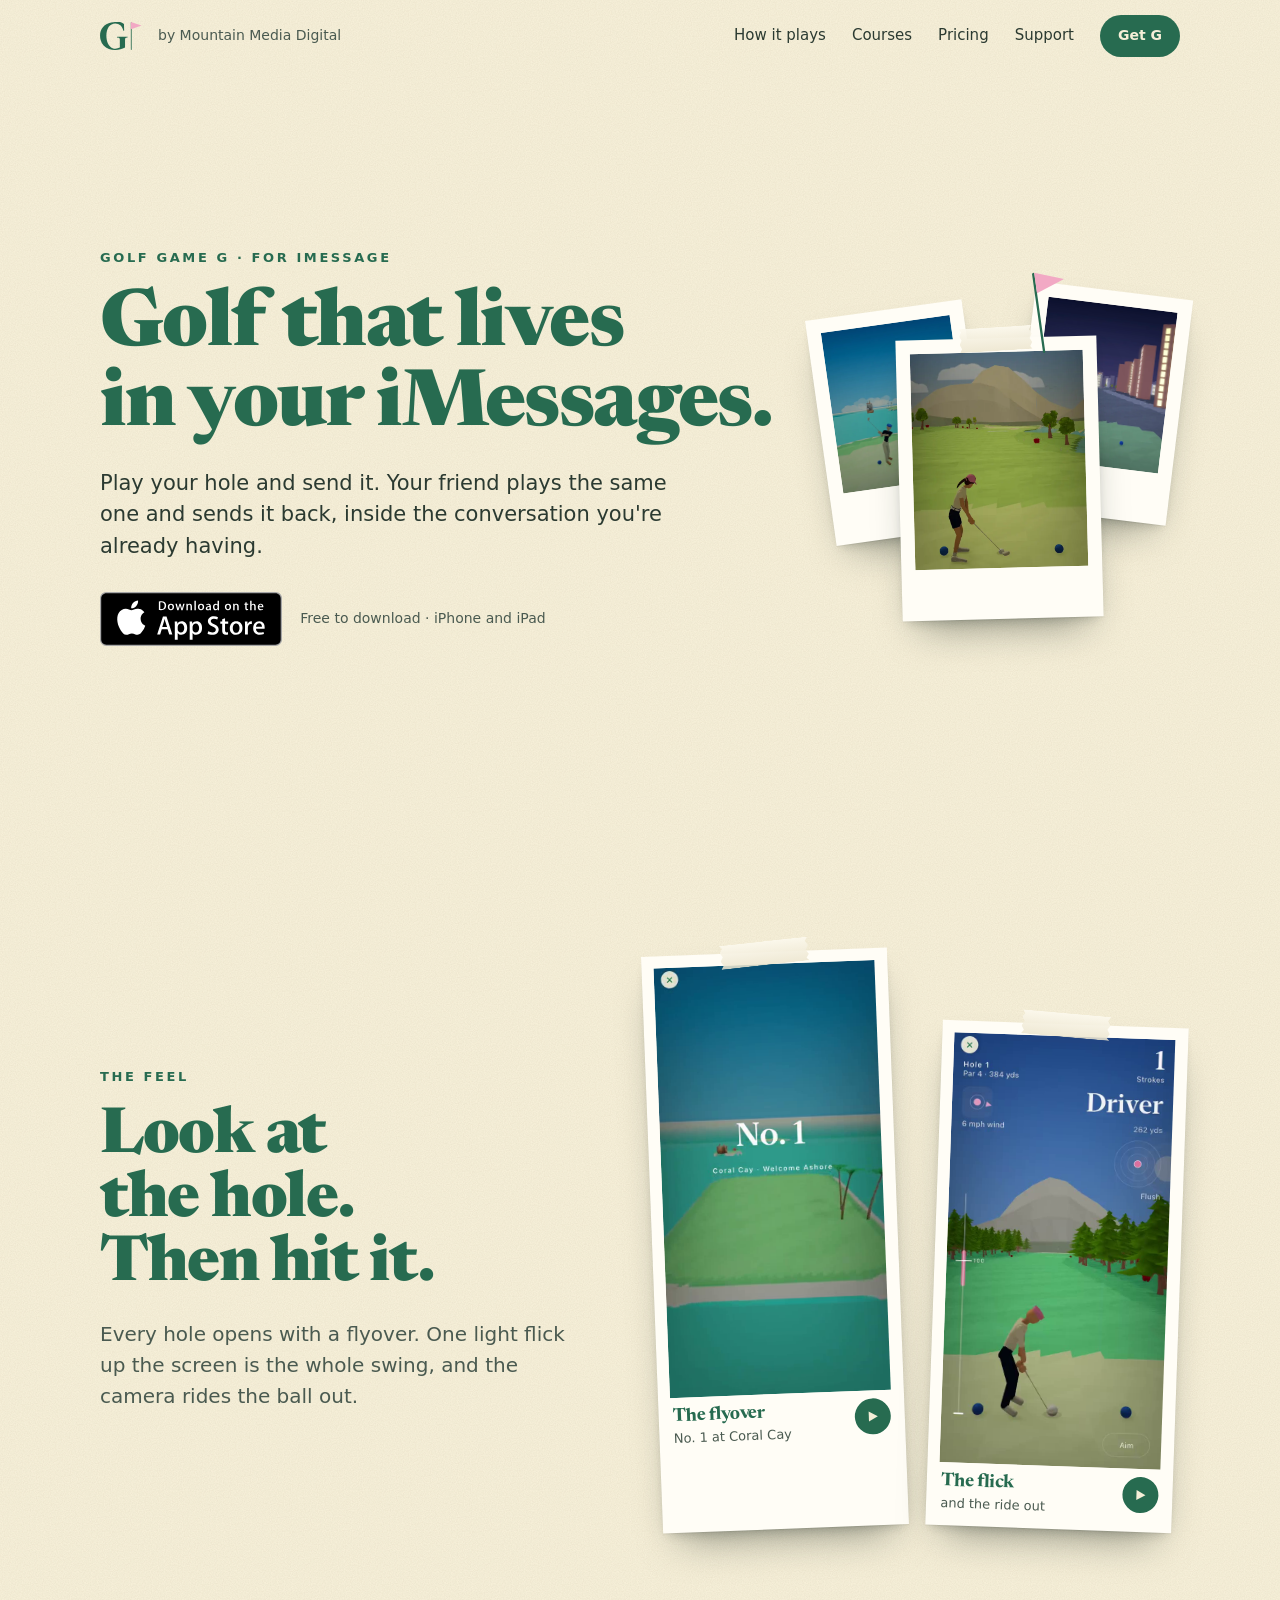
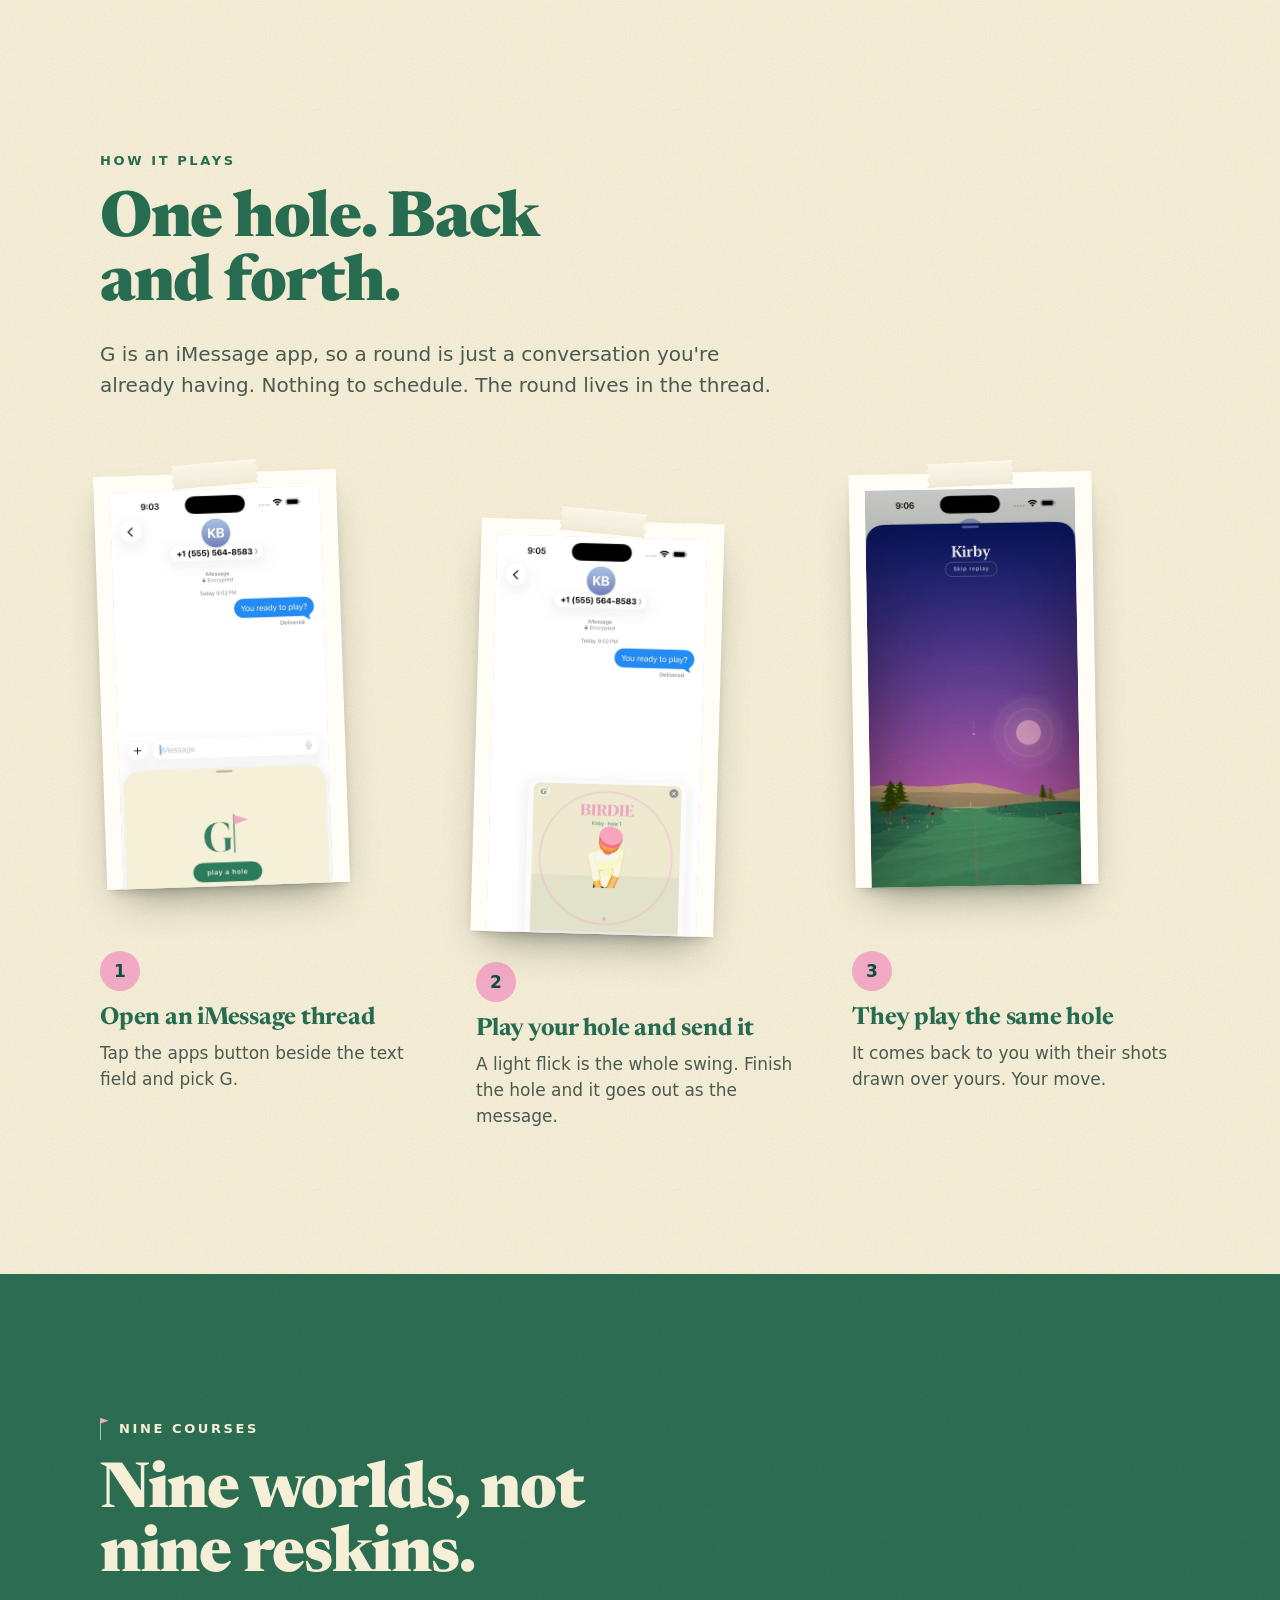
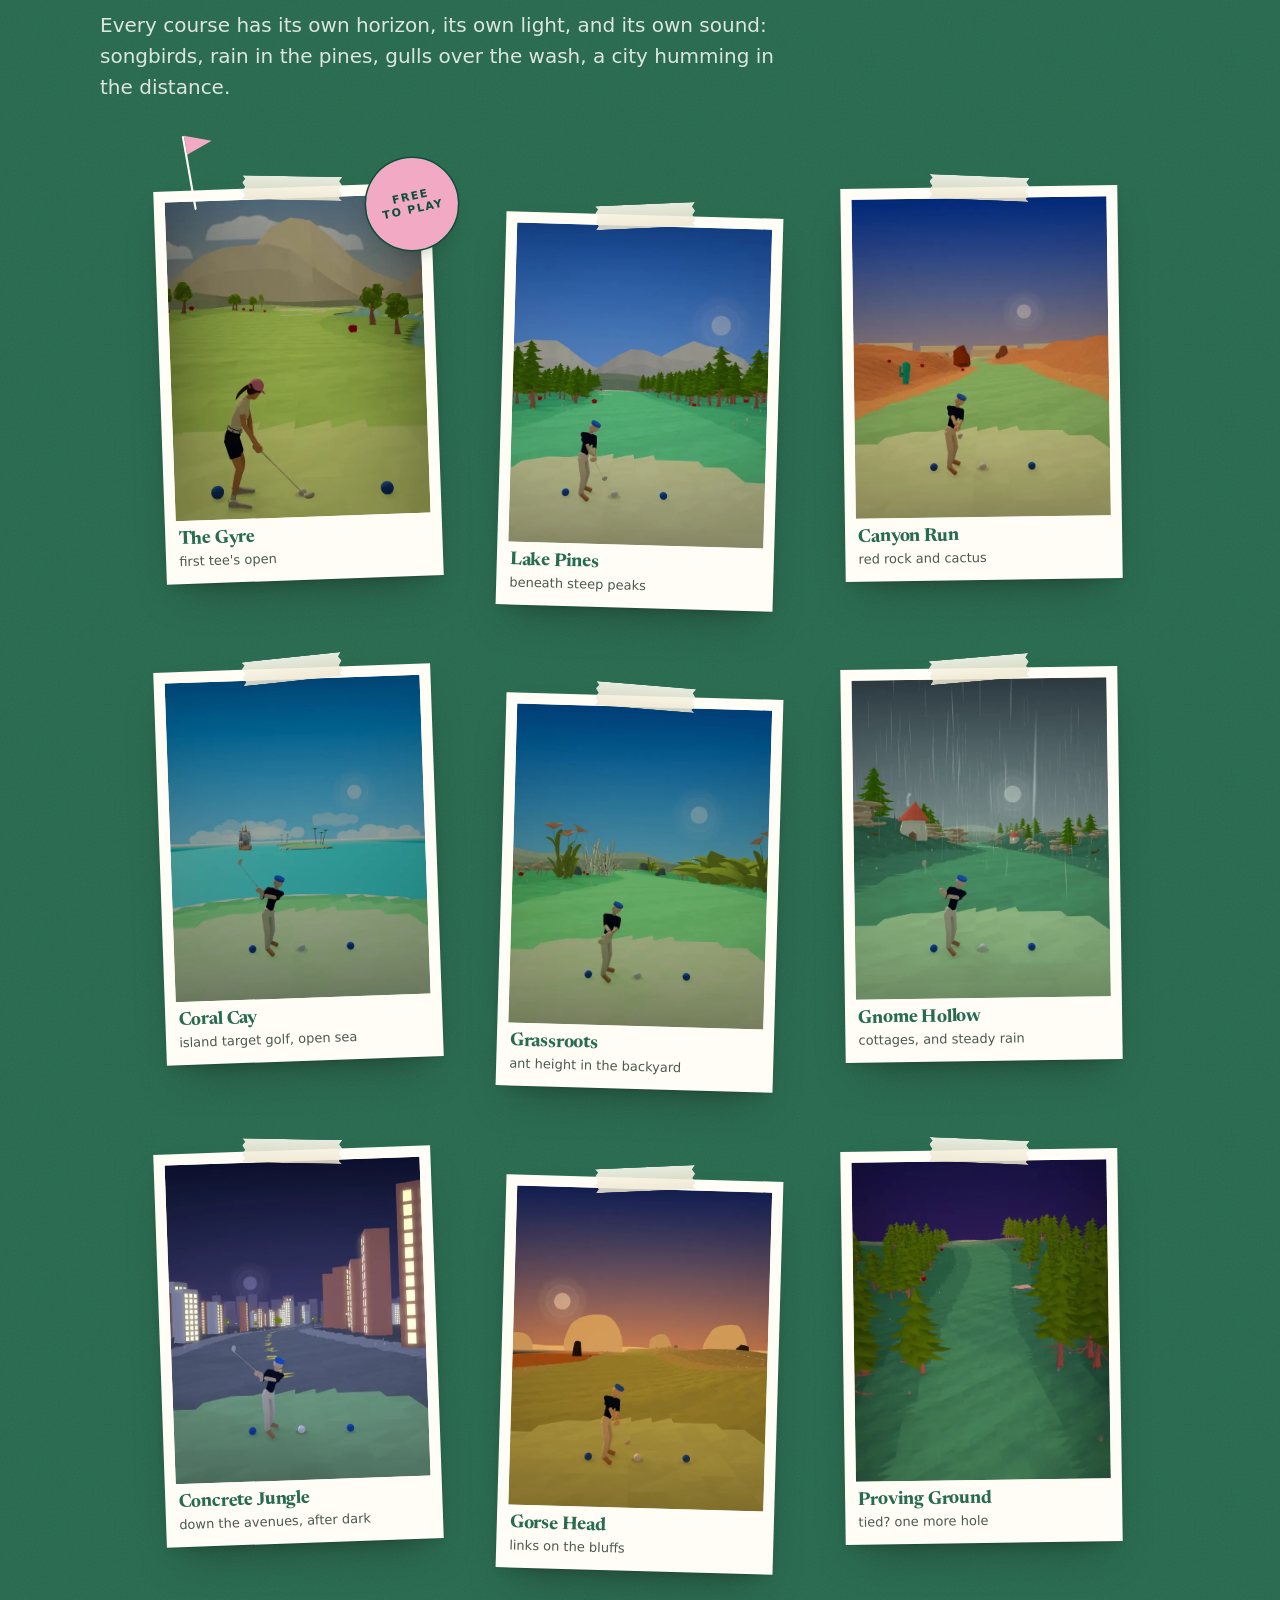
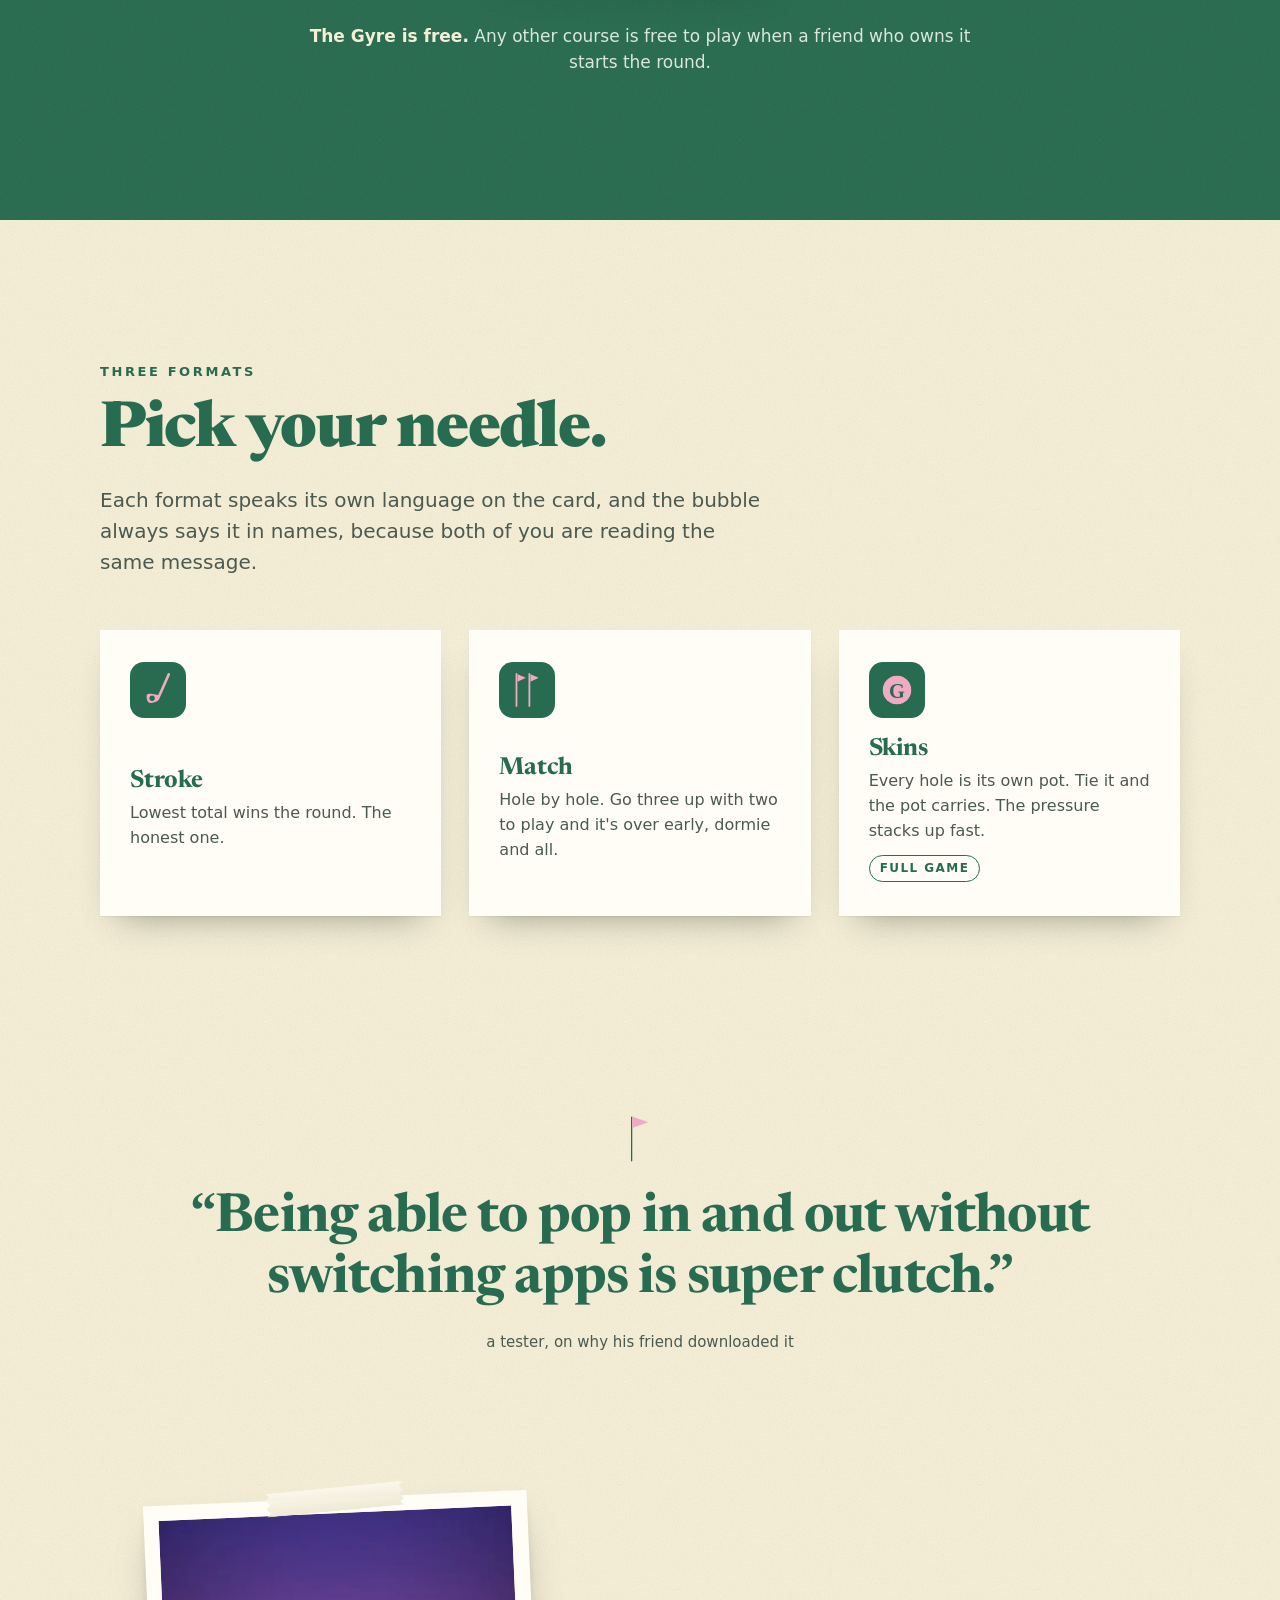
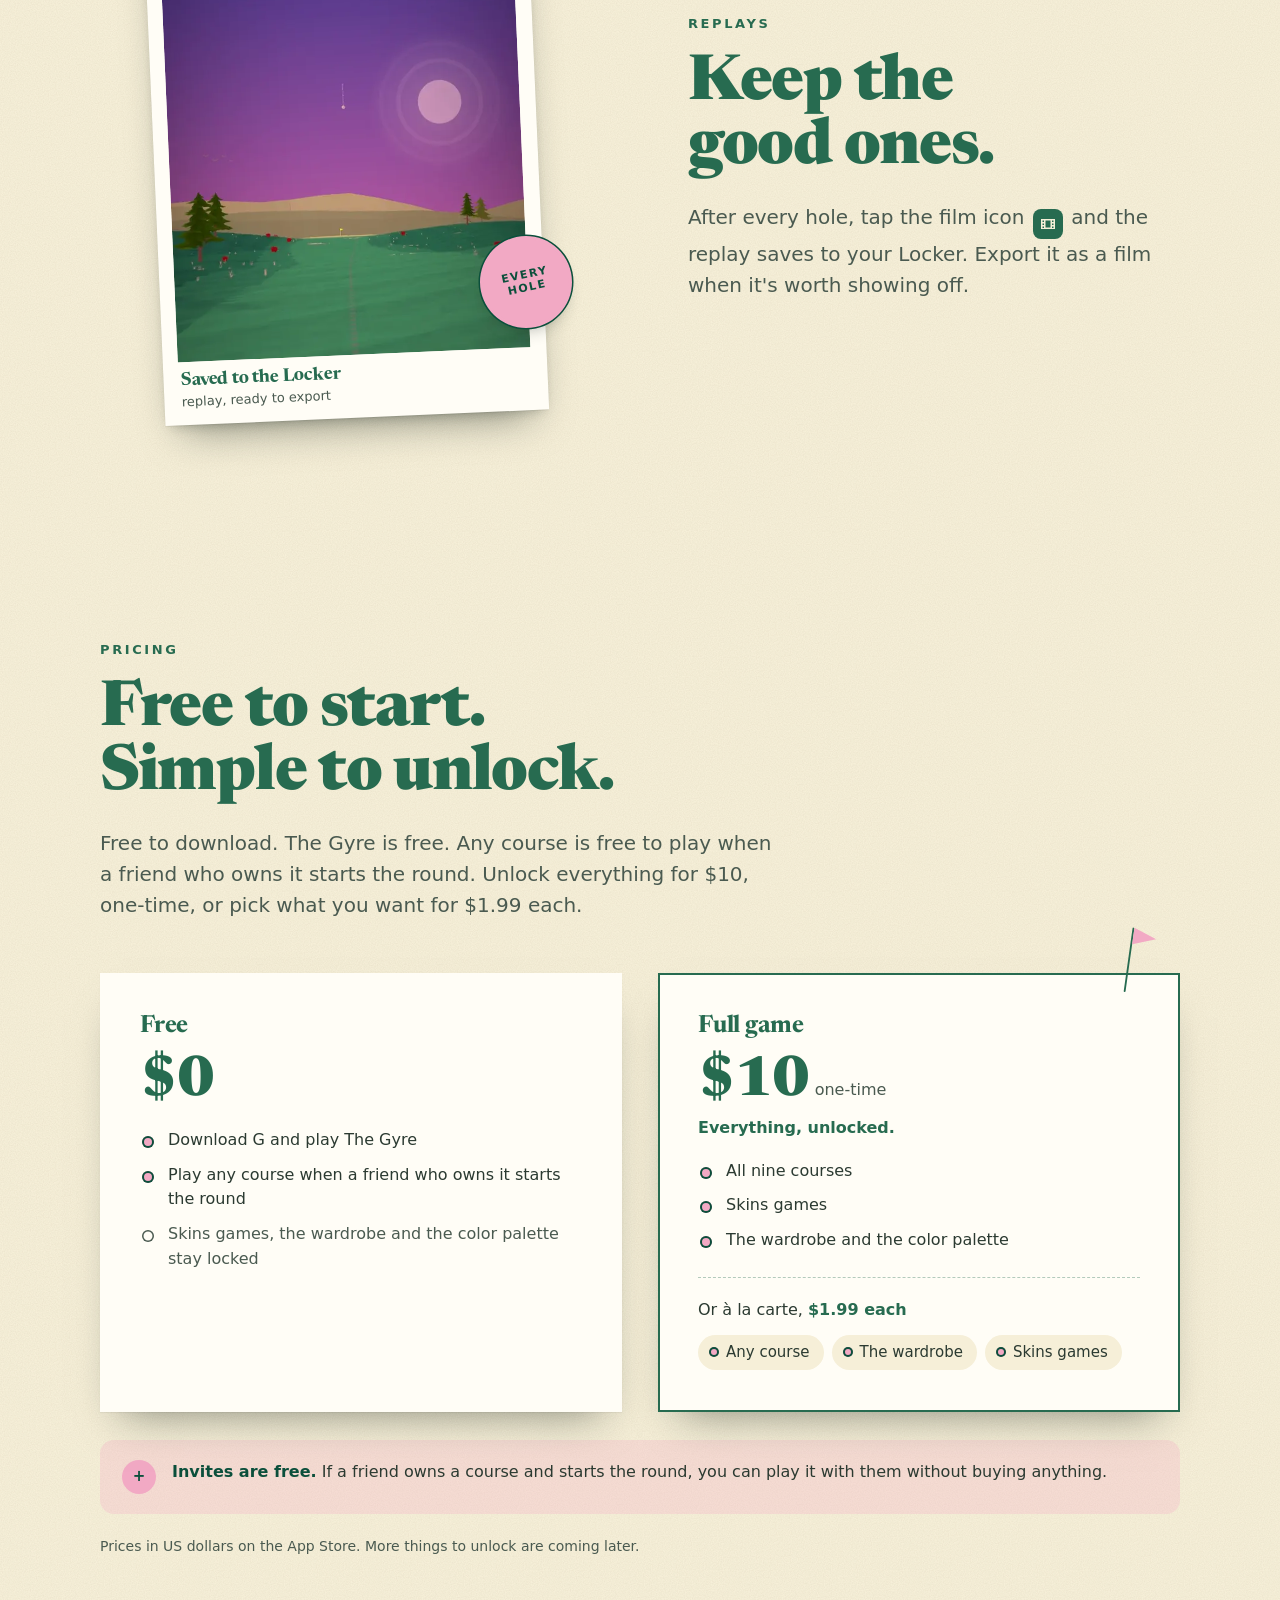
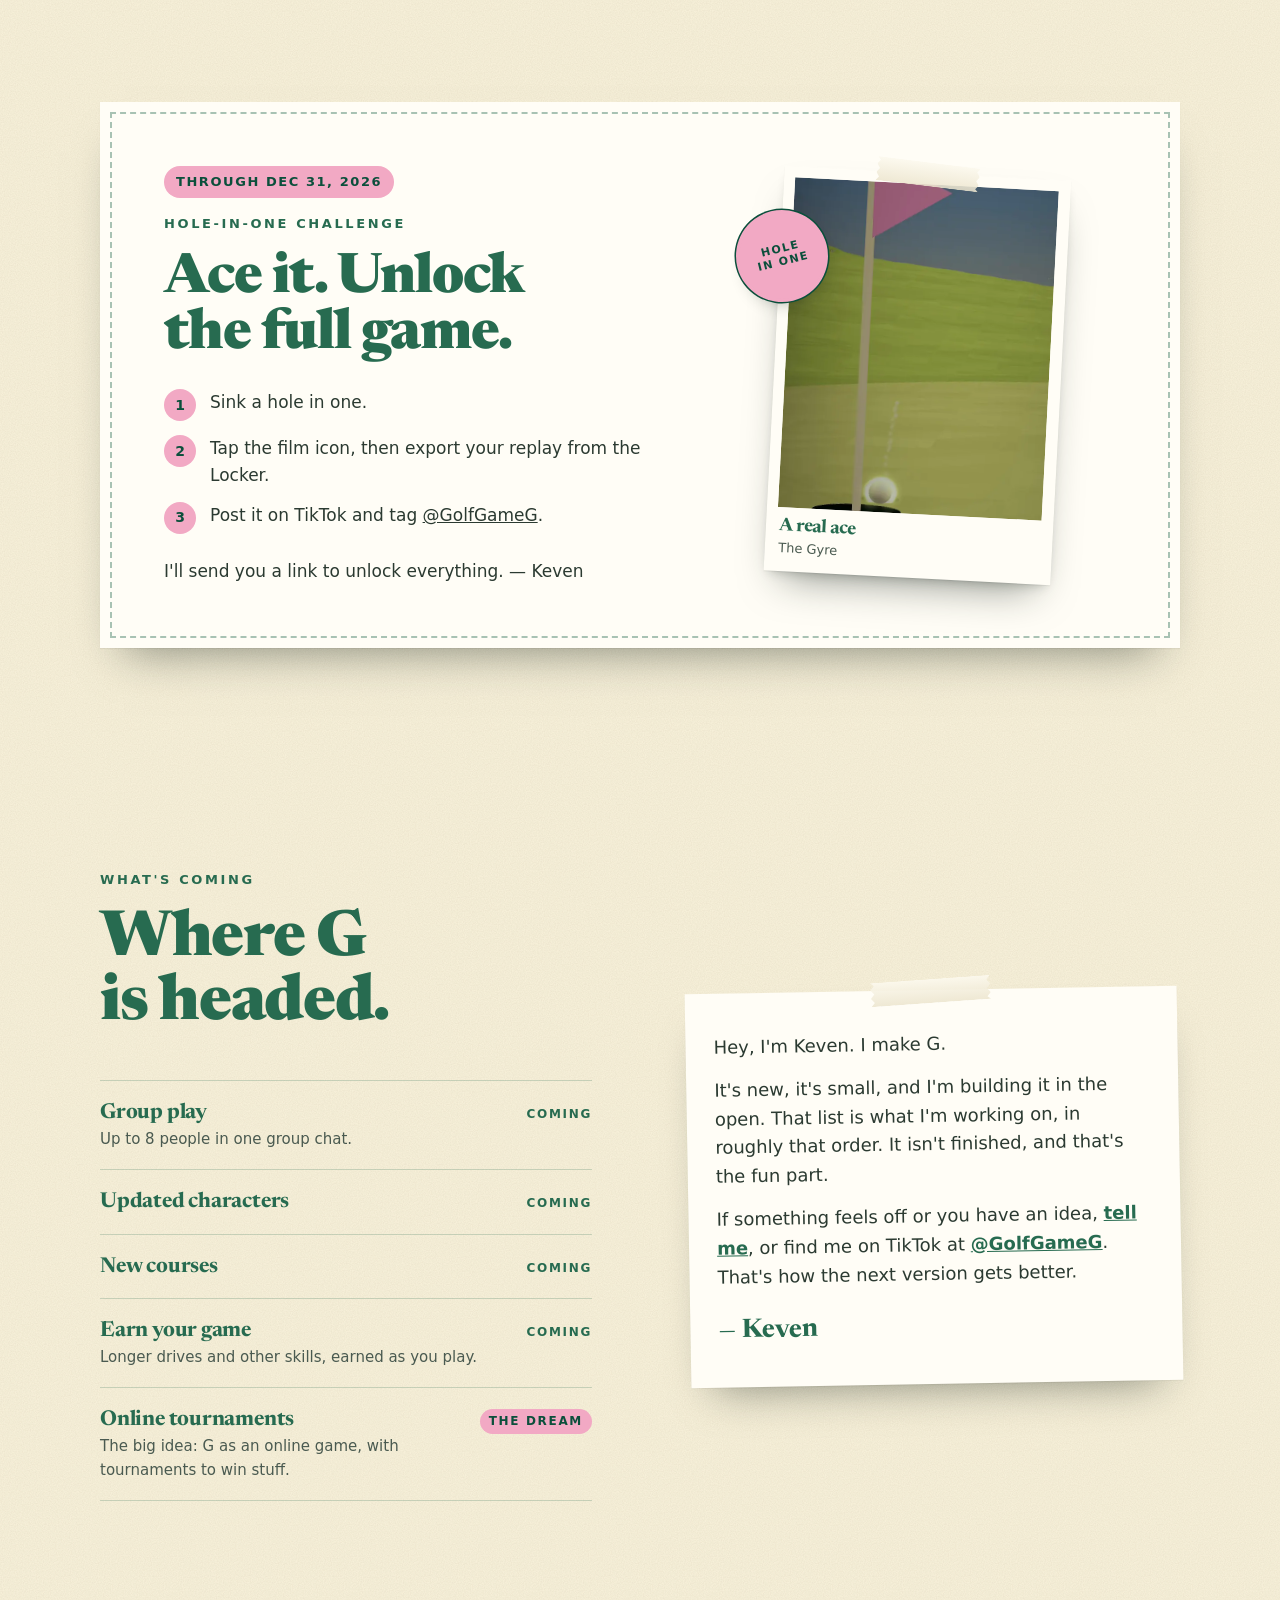
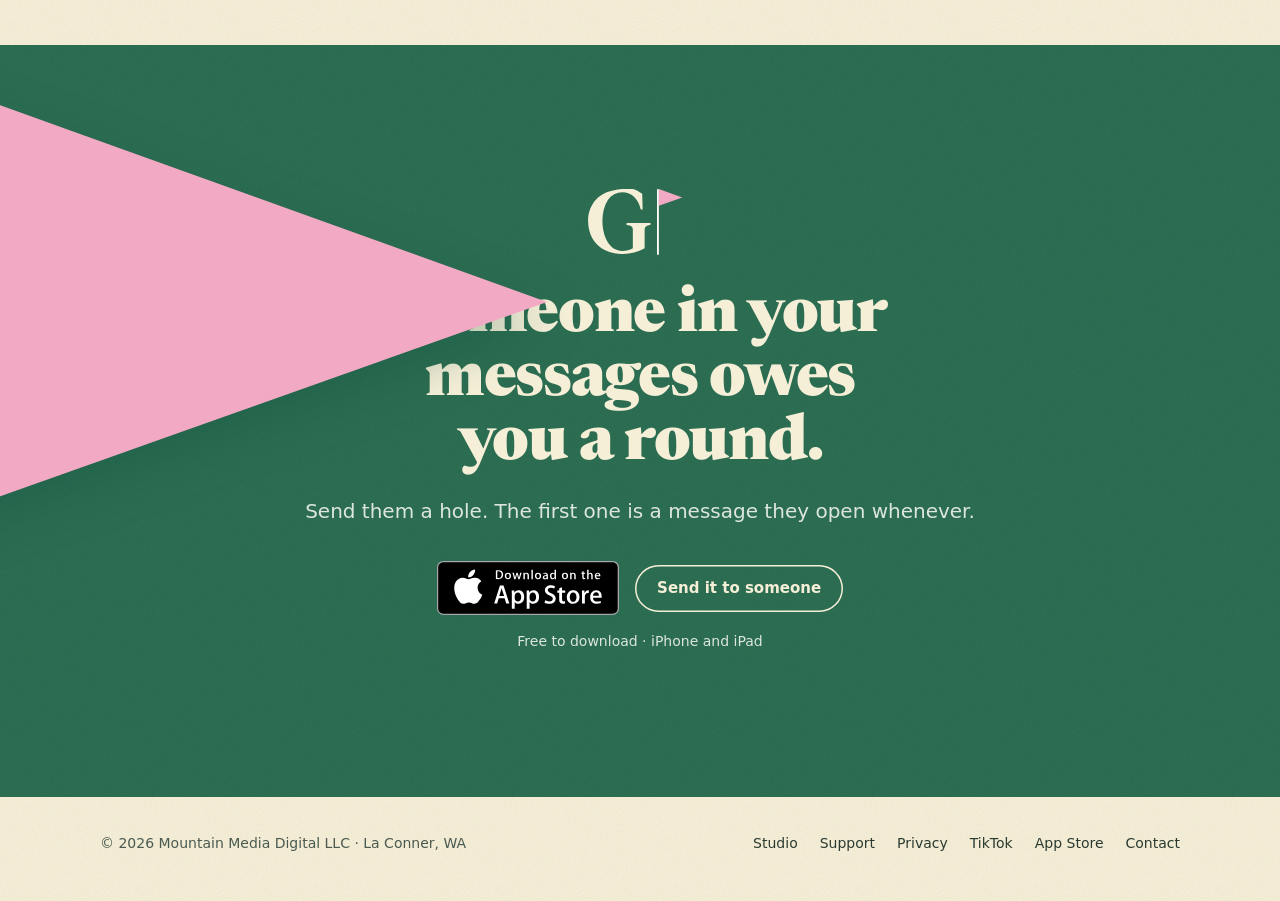
==== commit 94d7d4fa: "G page: à la carte pricing ($1.99 course/wardrobe/Skins), $10 one-time; reduced-motion and overflow " ====
--- a/g/index.html
+++ b/g/index.html
@@ -72,6 +72,7 @@
     overflow-x: hidden;
   }
   img, video, svg { display: block; max-width: 100%; }
+  main { overflow-x: clip; } /* rotated prints and the sweep never cause sideways scroll */
   a { color: inherit; }
   ::selection { background: var(--green); color: var(--cream); }
   :focus-visible { outline: 3px solid var(--green); outline-offset: 3px; border-radius: 4px; }
@@ -321,8 +322,13 @@
   .plan li::before { content: ''; position: absolute; left: 2px; top: .5em; width: 12px; height: 12px; border-radius: 50%; background: var(--pink); box-shadow: inset 0 0 0 2px var(--deep); }
   .plan li.no { color: var(--dim); }
   .plan li.no::before { background: transparent; box-shadow: inset 0 0 0 1.5px var(--dim); }
-  .plan .or { margin-top: 20px; padding-top: 18px; border-top: 1px dashed rgba(39,107,80,.35); font-size: 16px; }
-  .plan .or strong { color: var(--green); }
+  .plan .sum { font-size: 16px; font-weight: 600; color: var(--green); }
+  .plan .alc { margin-top: 24px; padding-top: 20px; border-top: 1px dashed rgba(39,107,80,.35); }
+  .plan .alc-h { font-size: 16px; }
+  .plan .alc-h strong { color: var(--green); }
+  .plan ul.chips { display: flex; flex-wrap: wrap; gap: 8px; margin-top: 12px; }
+  .plan .chips li { padding: 6px 14px 6px 28px; border-radius: 999px; background: var(--cream); font-size: 15px; font-weight: 500; color: var(--ink); }
+  .plan .chips li::before { left: 11px; top: 50%; margin-top: -5px; width: 10px; height: 10px; }
   .plan.full { box-shadow: inset 0 0 0 2px var(--green), 0 22px 40px -22px rgba(24,36,28,.5); }
   .plan.full .pflag { position: absolute; right: 26px; top: -44px; width: 26px; transform: rotate(8deg); }
   .invite { margin-top: 28px; display: flex; gap: 16px; align-items: flex-start; background: rgba(242,169,196,.28); padding: 20px 22px; border-radius: 14px; }
@@ -408,7 +414,8 @@
 
   @media (prefers-reduced-motion: reduce) {
     .flag .cloth, .sw svg .cloth { animation: none; }
-    .js .rv, .js .dp, .js .pk, .js .fl { opacity: 1; transform: none; translate: none; scale: none; rotate: none; animation: none; transition: none; }
+    .js .rv, .js .dp, .js .pk, .js .fl,
+    .js .rv.in, .js .dp.in, .js .pk.in, .js .fl.in { opacity: 1; transform: none; translate: none; scale: none; rotate: none; animation: none; transition: none; }
     .js .sweep.armed::before { clip-path: none; }
     .js .sweep.armed > .sw { display: none; }
     .js .sweep.armed .wrap { opacity: 1; }
@@ -439,7 +446,7 @@
     "@type": "Offer",
     "price": "0",
     "priceCurrency": "USD",
-    "description": "Free to download with The Gyre included. Unlock the full game for $10, or courses for $1.99 each."
+    "description": "Free to download with The Gyre included. Unlock the full game for $10 (one-time purchase), or a course, the wardrobe, or Skins games for $1.99 each."
   },
   "publisher": {
     "@type": "Organization",
@@ -620,7 +627,7 @@
   <div class="wrap">
     <div class="label rv">Pricing</div>
     <h2 id="price-h" class="rv" style="--d:.12s">Free to start. Simple to unlock.</h2>
-    <p class="lede rv" style="--d:.24s">Free to download. The Gyre is free. Any course is free to play when a friend who owns it starts the round. Unlock everything for $10, or $1.99 a course.</p>
+    <p class="lede rv" style="--d:.24s">Free to download. The Gyre is free. Any course is free to play when a friend who owns it starts the round. Unlock everything for $10, one&#8209;time, or pick what you want for $1.99 each.</p>
     <div class="plans">
       <div class="plan rv">
         <h3>Free</h3>
@@ -634,13 +641,21 @@
       <div class="plan full rv" style="--d:.1s">
         <span class="pflag fl" style="--d:.4s"><svg class="flag" viewBox="0 0 24 60" aria-hidden="true" focusable="false"><rect class="pole" width="1.7" height="60" rx=".85"/><path class="cloth" d="M1.7 0 23 7.7 1.7 15.3Z"/></svg></span>
         <h3>Full game</h3>
-        <div class="price">$10</div>
+        <div class="price">$10<small>one-time</small></div>
+        <p class="sum">Everything, unlocked.</p>
         <ul>
           <li>All nine courses</li>
           <li>Skins games</li>
-          <li>The wardrobe and the color palette, unlocked</li>
+          <li>The wardrobe and the color palette</li>
         </ul>
-        <p class="or">Just want one course? <strong>$1.99 each.</strong></p>
+        <div class="alc">
+          <p class="alc-h">Or à la carte, <strong>$1.99 each</strong></p>
+          <ul class="chips" aria-label="À la carte unlocks, $1.99 each">
+            <li>Any course</li>
+            <li>The wardrobe</li>
+            <li>Skins games</li>
+          </ul>
+        </div>
       </div>
     </div>
     <div class="invite rv"><div class="num" aria-hidden="true">+</div><p><strong>Invites are free.</strong> If a friend owns a course and starts the round, you can play it with them without buying anything.</p></div>
@@ -750,14 +765,20 @@
   if (!('IntersectionObserver' in window) || quiet.matches) {
     showAll();
   } else {
+    // A flag starts its hop off to the side (possibly off-screen), so it
+    // is watched through its parent rather than its own box.
+    var watch = new Map();
     var io = new IntersectionObserver(function (es) {
       es.forEach(function (e) {
-        if (e.isIntersecting) { e.target.classList.add('in'); io.unobserve(e.target); }
+        if (!e.isIntersecting) { return; }
+        (watch.get(e.target) || []).forEach(function (el) { el.classList.add('in'); });
+        io.unobserve(e.target);
       });
     }, { rootMargin: '0px 0px -8% 0px', threshold: 0.01 });
     items.forEach(function (el) {
-      // Anything already above the fold just plays its entrance.
-      io.observe(el);
+      var t = el.classList.contains('fl') ? el.parentElement : el;
+      if (!watch.has(t)) { watch.set(t, []); io.observe(t); }
+      watch.get(t).push(el);
     });
 
     // The big flag sweep: one eased progress value drives both the pole
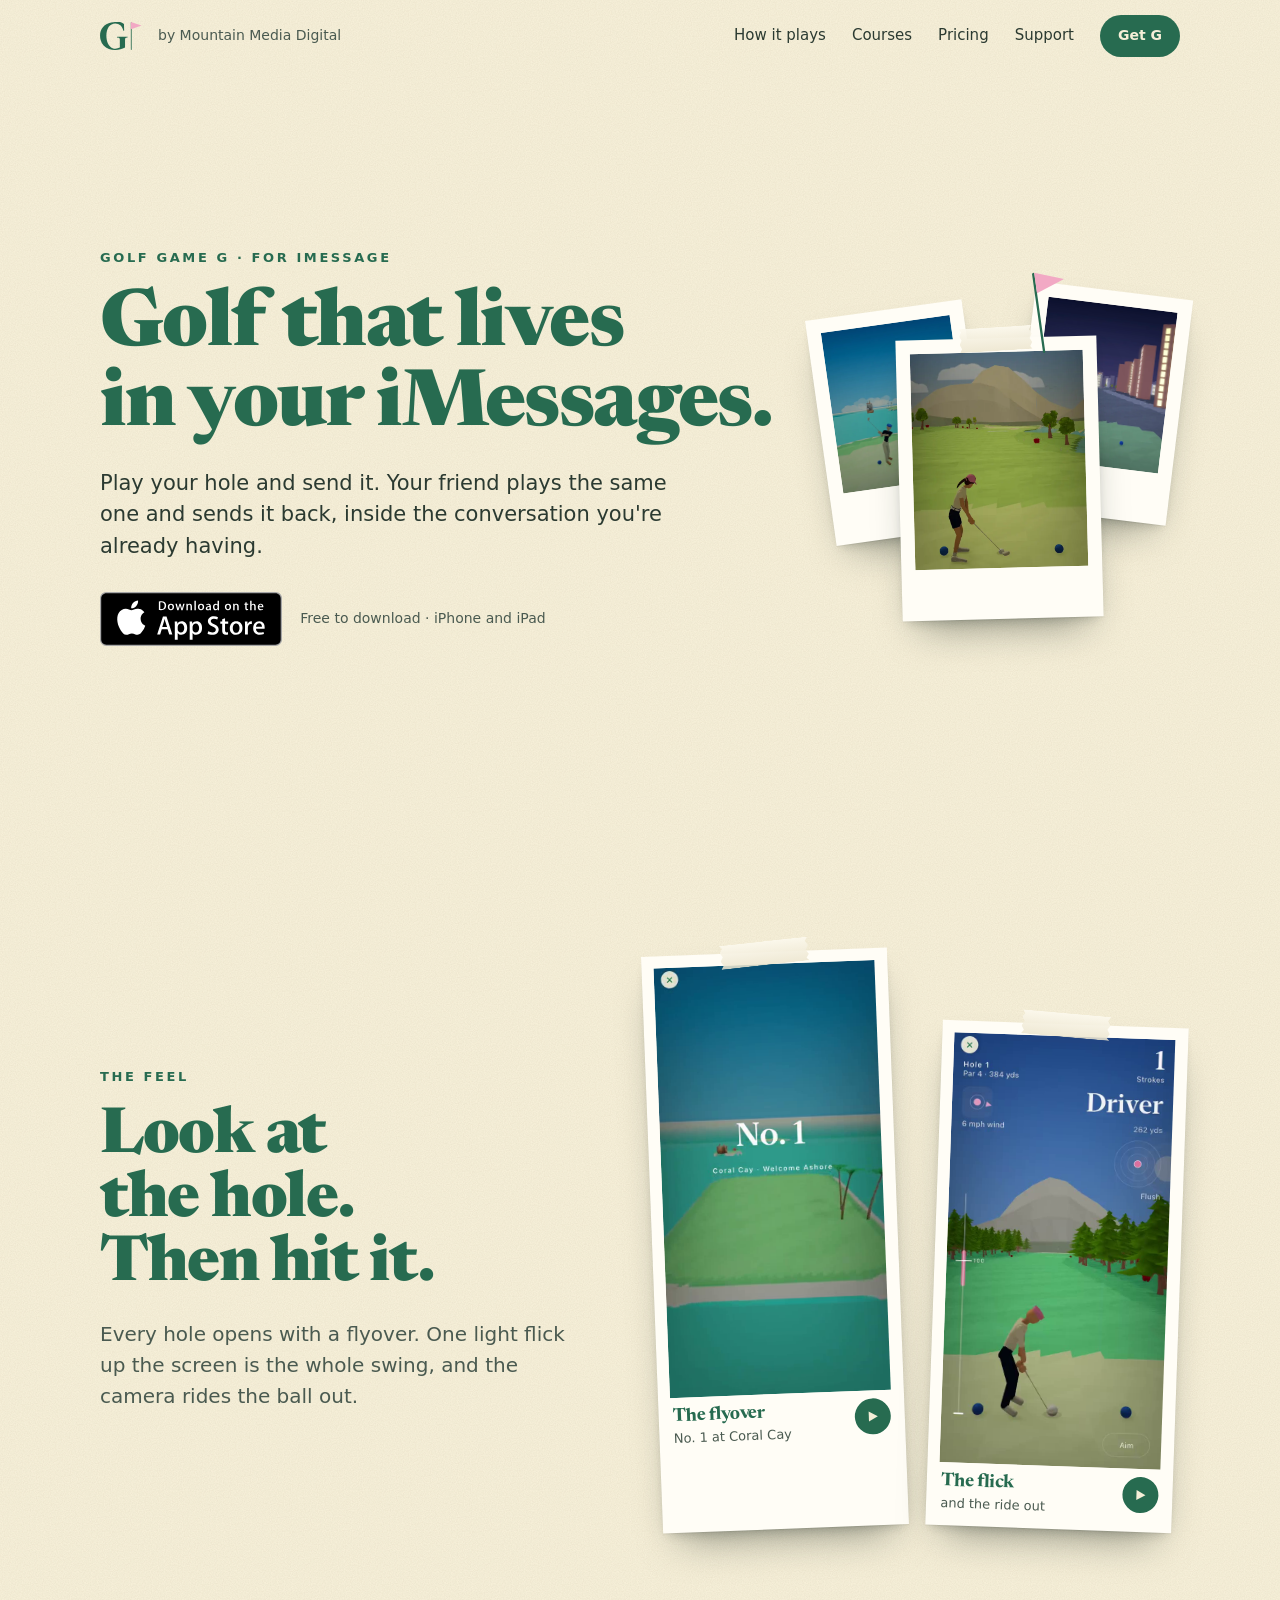
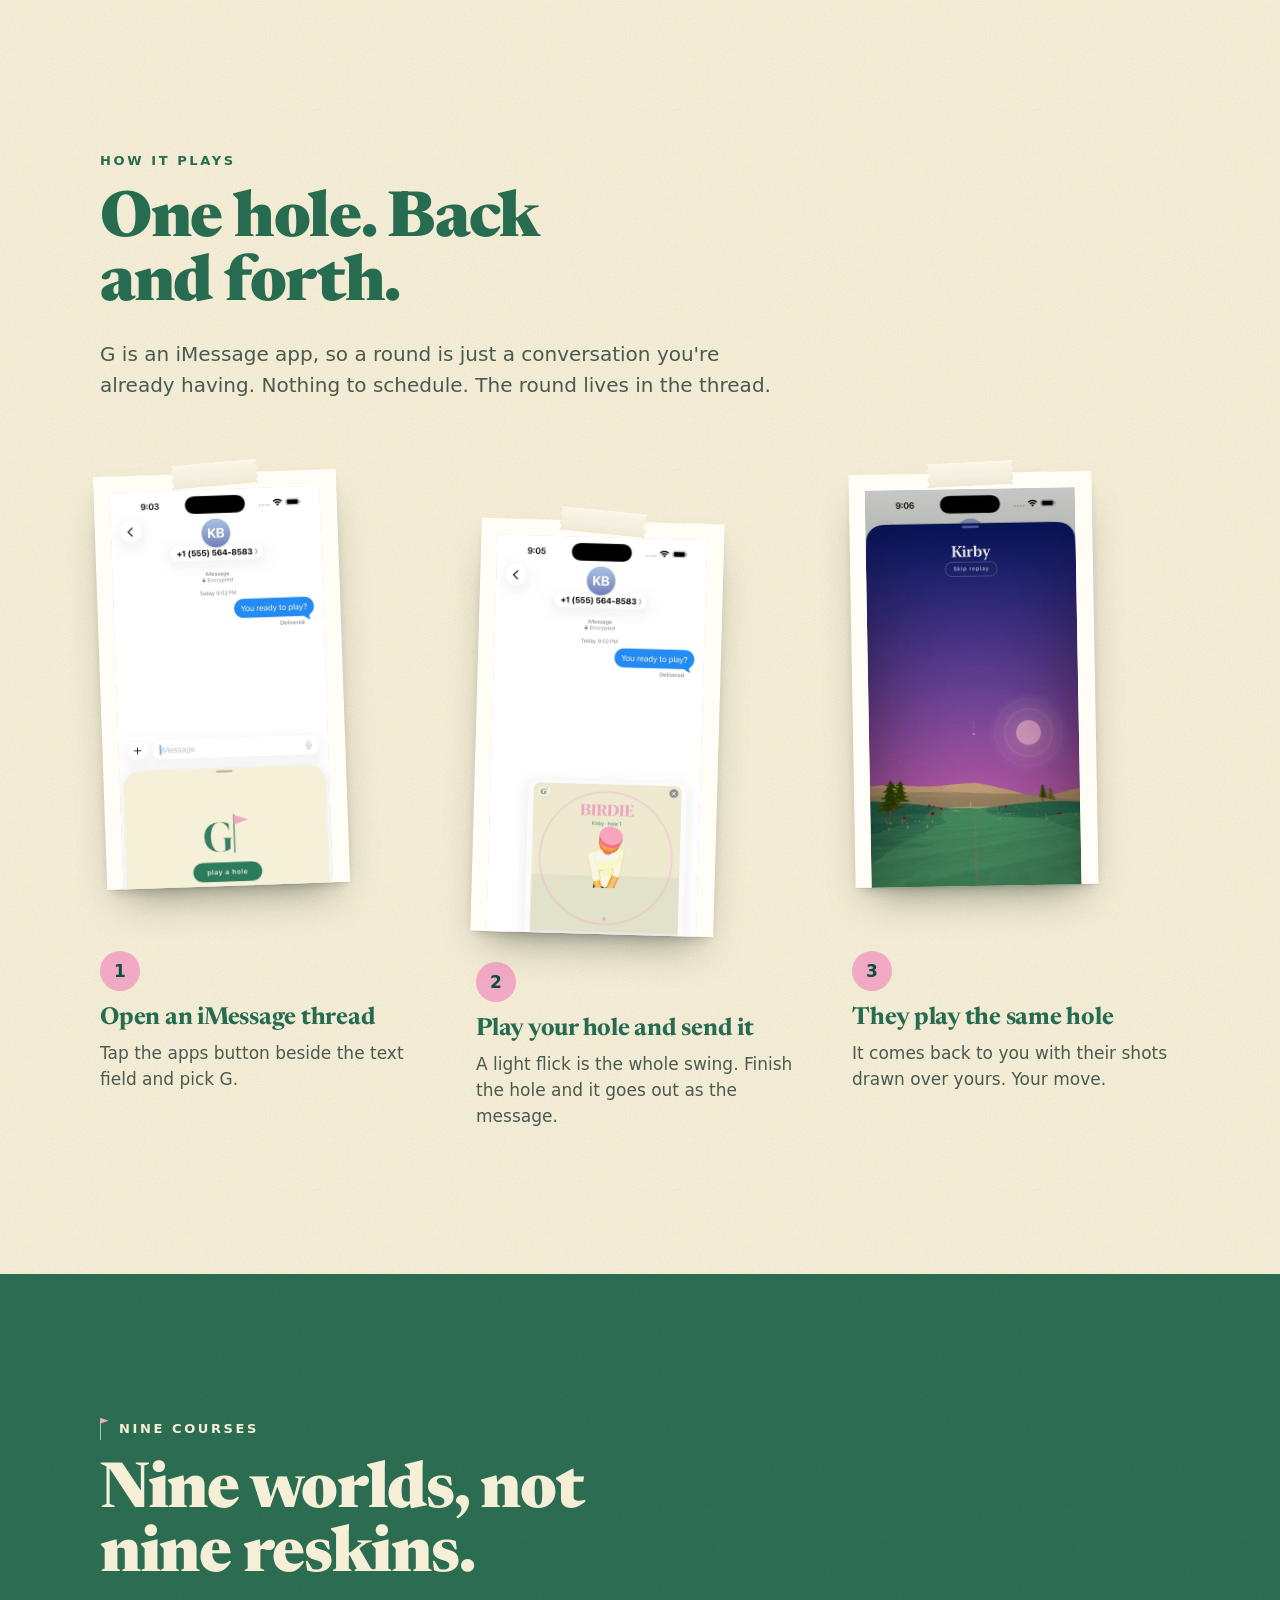
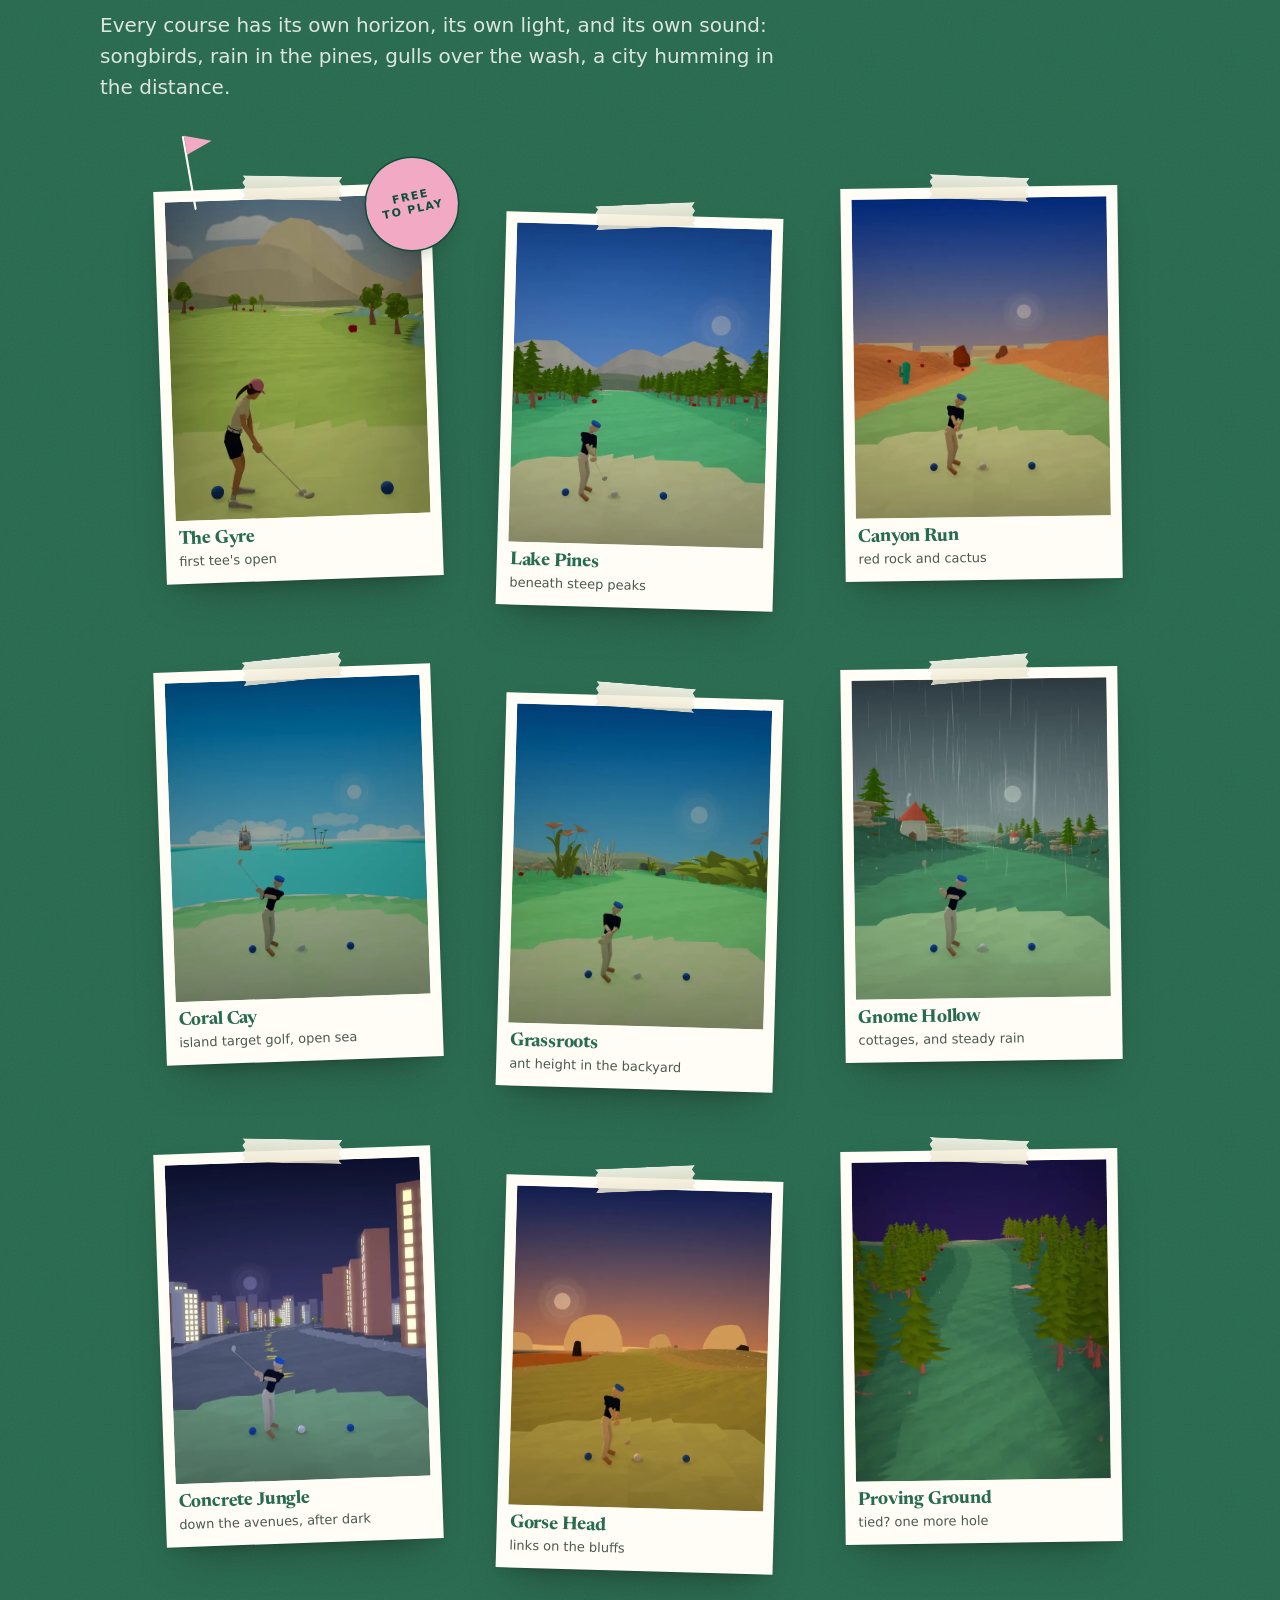
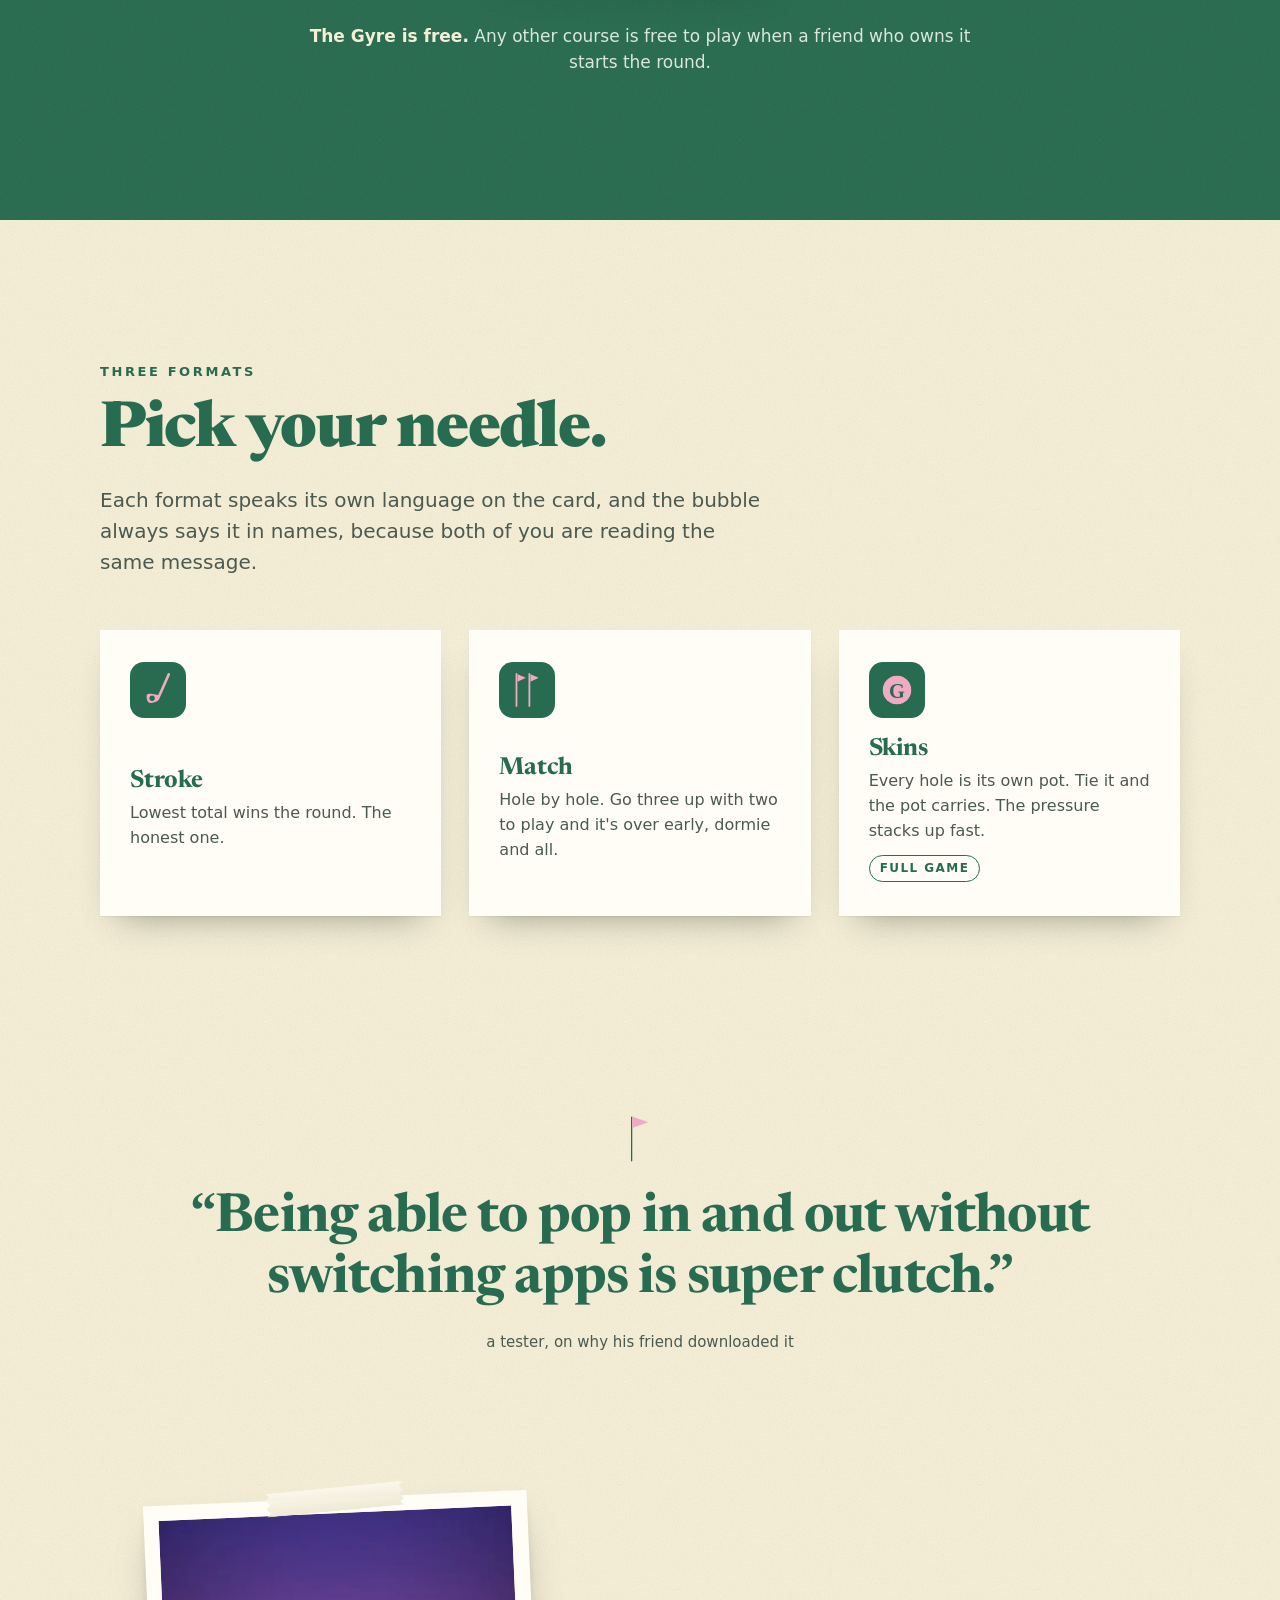
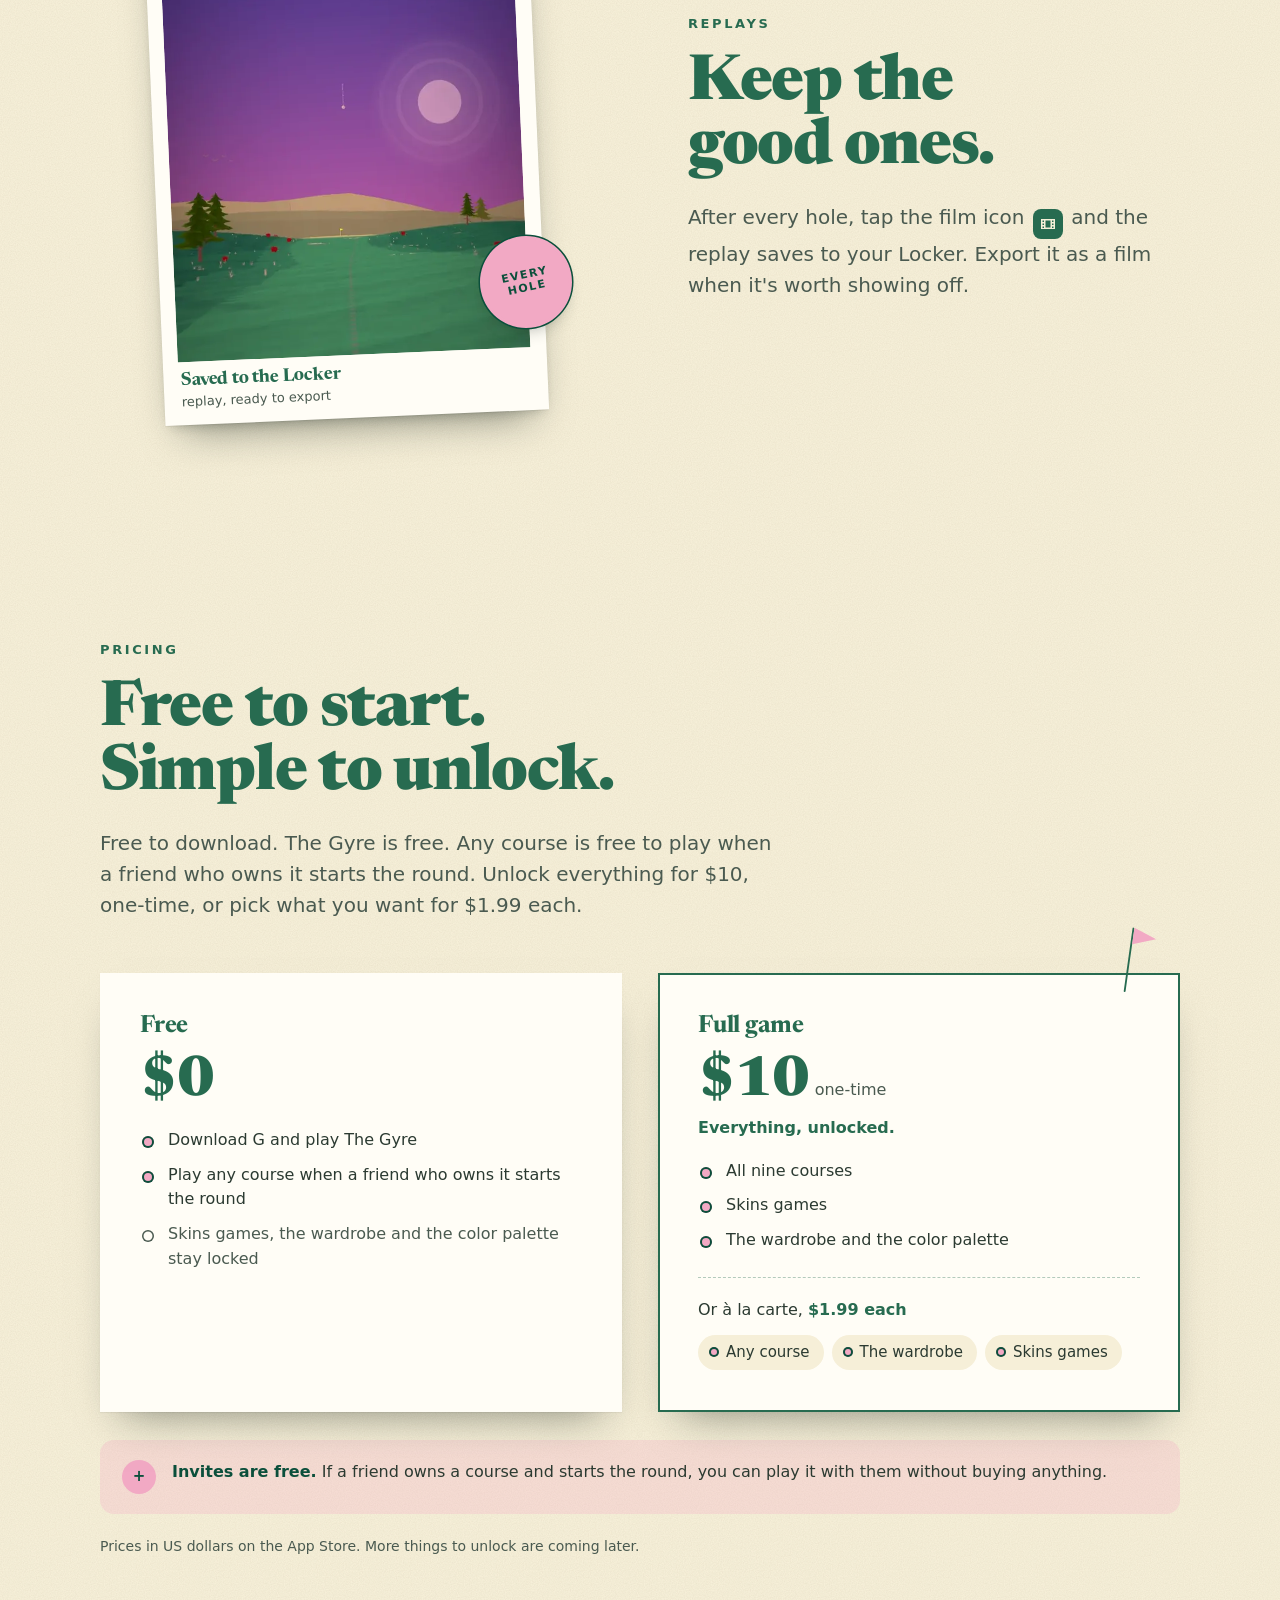
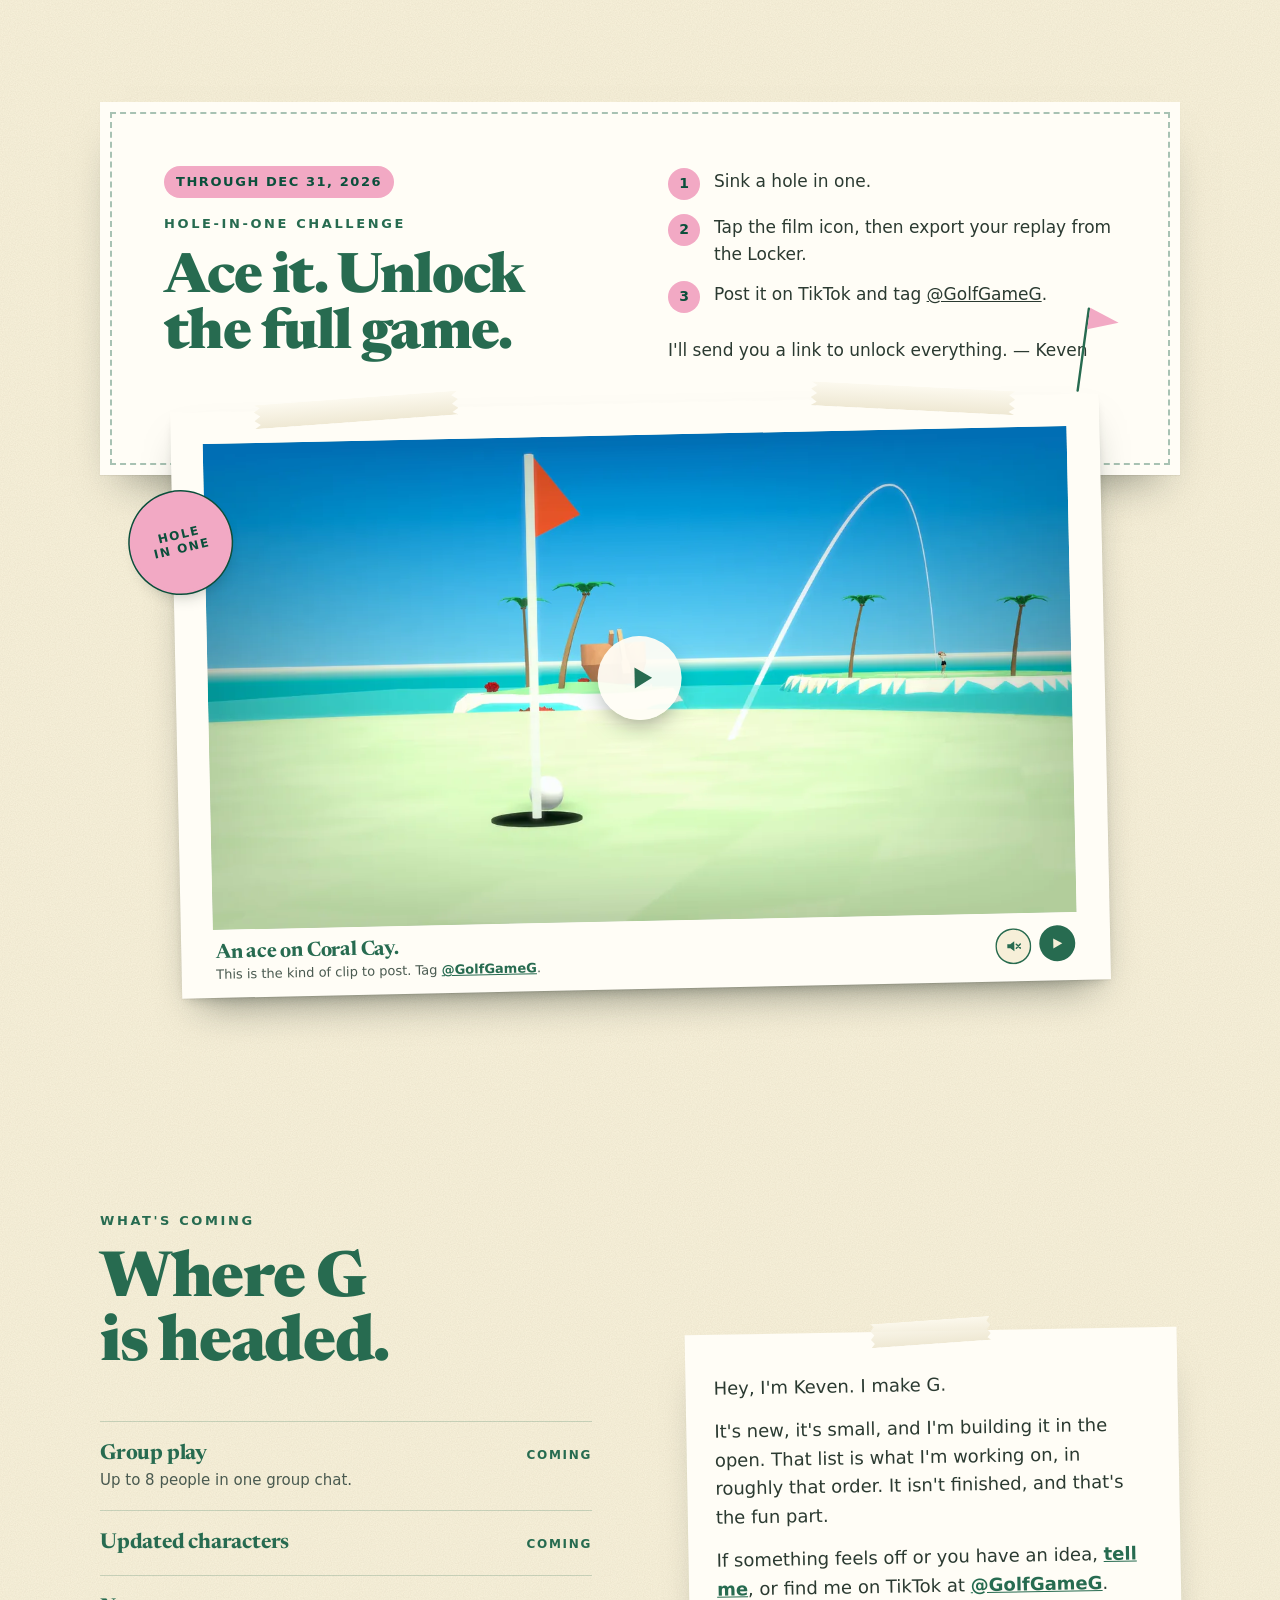
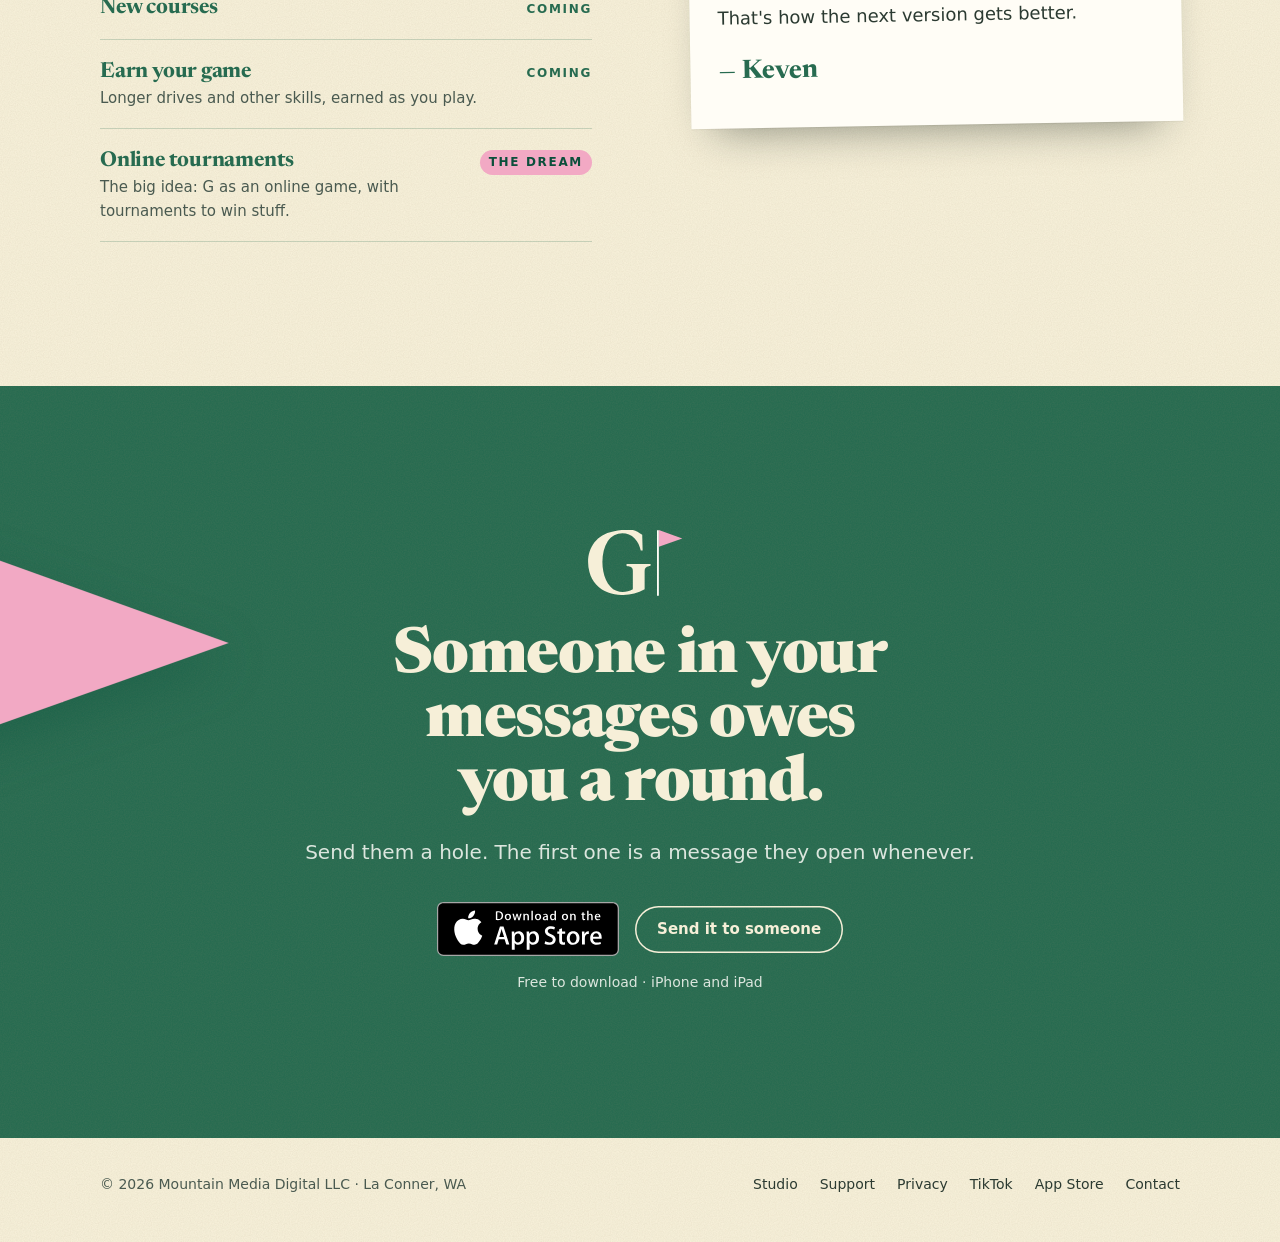
==== commit 58b1d834: "G page: Coral Cay hole-in-one film in the ace promo (taped 16:9 print, muted in-view autoplay, play/" ====
--- a/g/index.html
+++ b/g/index.html
@@ -354,11 +354,42 @@
   .promo li .num { flex: none; margin: 0; width: 32px; height: 32px; font-size: 14px; }
   .promo .sig { margin-top: 24px; font-size: 17px; color: var(--ink); }
   .promo .sig a { color: var(--green); font-weight: 600; }
-  .promo .art { position: relative; width: 72%; max-width: 330px; margin: 0 auto; }
-  .promo .art .print { transform: rotate(3deg); }
-  .promo .art .stamp { position: absolute; left: -12%; top: 10%; z-index: 4; transform: rotate(-14deg); }
+  .promo .card { padding-bottom: 64px; gap: 4px; }
+  .acefilm { position: relative; z-index: 2; width: 100%; max-width: 940px; margin: -36px auto 0; padding: 3% 3% 0; transform: rotate(-1.2deg); }
+  .acefilm:first-child { margin-top: 0; }
+  .acefilm .ph { aspect-ratio: 16 / 9; position: relative; }
+  .acefilm video { cursor: pointer; }
+  .acefilm .vposter { position: absolute; inset: 0; transition: opacity .24s var(--out); }
+  .acefilm .vposter img { width: 100%; height: 100%; object-fit: cover; }
+  .acefilm.started .vposter { opacity: 0; pointer-events: none; }
+  .acefilm .bigplay { position: absolute; left: 50%; top: 50%; width: 64px; height: 64px; margin: -32px 0 0 -32px; border-radius: 50%;
+    background: rgba(255,253,246,.94); color: var(--green); display: grid; place-items: center; pointer-events: none;
+    box-shadow: 0 10px 24px -8px rgba(24,36,28,.5); transition: opacity .24s var(--out), scale .24s var(--out); }
+  .acefilm .bigplay svg { width: 22px; height: 22px; fill: currentColor; margin-left: 4px; }
+  .acefilm.playing .bigplay { opacity: 0; scale: .8; }
+  .acefilm .tape { left: 9%; margin-left: 0; width: 22%; }
+  .acefilm .tape.t2 { left: auto; right: 9%; }
+  .acefilm .aflag { position: absolute; z-index: 5; right: 4%; top: -58px; width: 24px; transform: rotate(9deg); }
+  .acefilm .stamp { position: absolute; z-index: 4; left: -12px; top: 16%; width: 74px; height: 74px; font-size: 10px; }
+  .acefilm .cap { display: flex; justify-content: space-between; gap: 12px; align-items: center; padding: 12px 2px 14px; }
+  .acefilm .cap b { font-size: 20px; }
+  .acefilm .promo-line { display: block; }
+  .acefilm .promo-line[hidden] { display: none; }
+  .acefilm .promo-line a { color: var(--green); font-weight: 600; }
+  .ctl { display: flex; gap: 8px; flex: none; }
+  .snd { width: 36px; height: 36px; border-radius: 50%; border: 0; cursor: pointer; background: var(--cream); color: var(--green); display: grid; place-items: center; box-shadow: inset 0 0 0 1.5px var(--green); }
+  .snd svg { width: 16px; height: 16px; fill: currentColor; }
+  .snd .w { display: none; }
+  .snd[aria-pressed="true"] .w { display: inline; }
+  .snd[aria-pressed="true"] .x { display: none; }
   @media (min-width: 900px) {
-    .promo .card { grid-template-columns: 1.25fr 1fr; align-items: center; padding: 64px 64px; gap: 56px; }
+    .promo .card { grid-template-columns: 1fr 1fr; align-items: end; padding: 64px 64px 112px; gap: 56px; }
+    .promo .card ol { margin-top: 0; }
+    .acefilm { margin-top: -72px; width: 86%; }
+    .acefilm .aflag { width: 34px; top: -84px; right: -2%; }
+    .acefilm .stamp { width: 96px; height: 96px; font-size: 12px; left: -40px; top: 14%; }
+    .acefilm .bigplay { width: 84px; height: 84px; margin: -42px 0 0 -42px; }
+    .acefilm .bigplay svg { width: 28px; height: 28px; }
   }
 
   /* NEXT + NOTE */
@@ -663,14 +694,18 @@
   </div>
 </section>
 
-<!-- PROMO: shown only through Dec 31, 2026 (script below reveals it) -->
-<section class="sec promo" id="ace" aria-labelledby="ace-h" data-until="2027-01-01T00:00:00-08:00" hidden style="padding-top:0">
+<!-- PROMO + ACE FILM. The challenge card (and the promo line in the
+     caption) shows only through Dec 31, 2026; the film stays after that
+     as a gameplay moment. -->
+<section class="sec promo" id="ace" aria-label="Hole-in-one challenge and an ace on Coral Cay" style="padding-top:0">
   <div class="wrap">
-    <div class="card">
+    <div class="card" data-until="2027-01-01T00:00:00-08:00" hidden>
       <div>
         <span class="when">Through Dec 31, 2026</span>
         <div class="label">Hole-in-one challenge</div>
         <h2 id="ace-h">Ace it. Unlock the full game.</h2>
+      </div>
+      <div>
         <ol>
           <li><span class="num" aria-hidden="true">1</span><span>Sink a hole in one.</span></li>
           <li><span class="num" aria-hidden="true">2</span><span>Tap the film icon, then export your replay from the Locker.</span></li>
@@ -678,11 +713,29 @@
         </ol>
         <p class="sig">I'll send you a link to unlock everything. <span style="white-space:nowrap">— Keven</span></p>
       </div>
-      <div class="art">
-        <figure class="print dp"><span class="tape" style="--tr:4deg"></span><div class="ph"><picture><source type="image/webp" srcset="prints/ace.webp"><img src="prints/ace.jpg" alt="A ball dropping into the cup beside a pink flag" loading="lazy" width="600" height="750"></picture></div><figcaption><b>A real ace</b>The Gyre</figcaption></figure>
-        <span class="stamp pk" style="--d:.45s">Hole<br>in one</span>
+    </div>
+    <figure class="print acefilm dp" id="ace-film">
+      <span class="tape" style="--tr:-3deg"></span>
+      <span class="tape t2" style="--tr:4deg"></span>
+      <span class="aflag fl" style="--d:.5s"><svg class="flag" viewBox="0 0 24 60" aria-hidden="true" focusable="false"><rect class="pole" width="1.7" height="60" rx=".85"/><path class="cloth" d="M1.7 0 23 7.7 1.7 15.3Z"/></svg></span>
+      <span class="stamp pk" style="--d:.6s">Hole<br>in one</span>
+      <div class="ph">
+        <video data-ace muted loop playsinline preload="none" tabindex="0" width="1600" height="900"
+               aria-label="Video: a hole in one on Coral Cay. The ball lands on the green and rolls into the cup, then the golfer celebrates. Press Space or Enter to play or pause.">
+          <source data-src="film/ace-coralcay-960.mp4" type="video/mp4" media="(max-width: 700px)">
+          <source data-src="film/ace-coralcay-1600.mp4" type="video/mp4">
+        </video>
+        <picture class="vposter" aria-hidden="true"><source type="image/webp" srcset="film/ace-coralcay-poster.webp"><img src="film/ace-coralcay-poster.jpg" alt="" width="1280" height="720" loading="lazy"></picture>
+        <span class="bigplay" aria-hidden="true"><svg viewBox="0 0 12 12"><path d="M3 1.5l7.5 4.5L3 10.5z"/></svg></span>
       </div>
-    </div>
+      <figcaption class="cap">
+        <span><b>An ace on Coral Cay.</b><span class="promo-line" data-until="2027-01-01T00:00:00-08:00" hidden>This is the kind of clip to post. Tag <a href="https://www.tiktok.com/@golfgameg">@GolfGameG</a>.</span></span>
+        <span class="ctl">
+          <button class="snd" type="button" aria-pressed="false" aria-label="Turn sound on"><svg viewBox="0 0 16 16" aria-hidden="true"><path d="M2 6h3l4-3v10l-4-3H2z"/><path class="w" d="M11 5.5a3.5 3.5 0 0 1 0 5M12.8 3.6a6 6 0 0 1 0 8.8" fill="none" stroke="currentColor" stroke-width="1.5" stroke-linecap="round"/><path class="x" d="M11 6l4 4M15 6l-4 4" fill="none" stroke="currentColor" stroke-width="1.5" stroke-linecap="round"/></svg></button>
+          <button class="pp" type="button" aria-pressed="false" aria-label="Play the ace video"><svg class="i-play" viewBox="0 0 12 12" aria-hidden="true"><path d="M2 1l9 5-9 5z"/></svg><svg class="i-pause" viewBox="0 0 12 12" aria-hidden="true"><path d="M2 1h3v10H2zM7 1h3v10H7z"/></svg></button>
+        </span>
+      </figcaption>
+    </figure>
   </div>
 </section>
 
@@ -883,6 +936,54 @@
   if (quiet.addEventListener) { quiet.addEventListener('change', settle); }
   settle();
 
+  // The ace film: sources load only when it is first needed. It plays
+  // muted while at least half of it is on screen, pauses when it leaves,
+  // and never autoplays with reduced motion. Sound is opt-in.
+  var af = document.querySelector('video[data-ace]');
+  if (af) {
+    var fig = af.closest('figure'), app = fig.querySelector('.pp'), snd = fig.querySelector('.snd');
+    var userPaused = false, inView = false;
+    var aload = function () {
+      if (af.getAttribute('data-loaded')) { return; }
+      Array.prototype.forEach.call(af.querySelectorAll('source'), function (s) { s.src = s.getAttribute('data-src'); });
+      af.setAttribute('data-loaded', '1'); af.load();
+    };
+    var aplay = function () { aload(); var p = af.play(); if (p && p.catch) { p.catch(function () {}); } };
+    var async_ = function () {
+      var on = !af.paused;
+      fig.classList.toggle('playing', on);
+      app.setAttribute('aria-pressed', on ? 'true' : 'false');
+      app.setAttribute('aria-label', on ? 'Pause the ace video' : 'Play the ace video');
+    };
+    var atoggle = function (e) {
+      if (e) { e.preventDefault(); }
+      if (af.paused) { userPaused = false; aplay(); } else { userPaused = true; af.pause(); }
+    };
+    af.addEventListener('playing', function () { fig.classList.add('started'); });
+    af.addEventListener('play', async_);
+    af.addEventListener('pause', async_);
+    af.addEventListener('click', atoggle);
+    af.addEventListener('keydown', function (e) {
+      if (e.key === ' ' || e.key === 'Enter' || e.key === 'Spacebar') { atoggle(e); }
+    });
+    app.addEventListener('click', atoggle);
+    snd.addEventListener('click', function () {
+      af.muted = !af.muted;
+      snd.setAttribute('aria-pressed', af.muted ? 'false' : 'true');
+      snd.setAttribute('aria-label', af.muted ? 'Turn sound on' : 'Turn sound off');
+      if (!af.muted && af.paused) { userPaused = false; aplay(); }
+    });
+    if ('IntersectionObserver' in window) {
+      new IntersectionObserver(function (es) {
+        es.forEach(function (e) {
+          inView = e.isIntersecting;
+          if (inView && !userPaused && !quiet.matches) { aplay(); }
+          else if (!inView && !af.paused) { af.pause(); }
+        });
+      }, { threshold: 0.5 }).observe(af);
+    }
+  }
+
   // The close hands you a half-written message. sms: works with no
   // script on iPhone and Mac; where a share sheet exists, prefer it.
   var share = document.getElementById('share');
